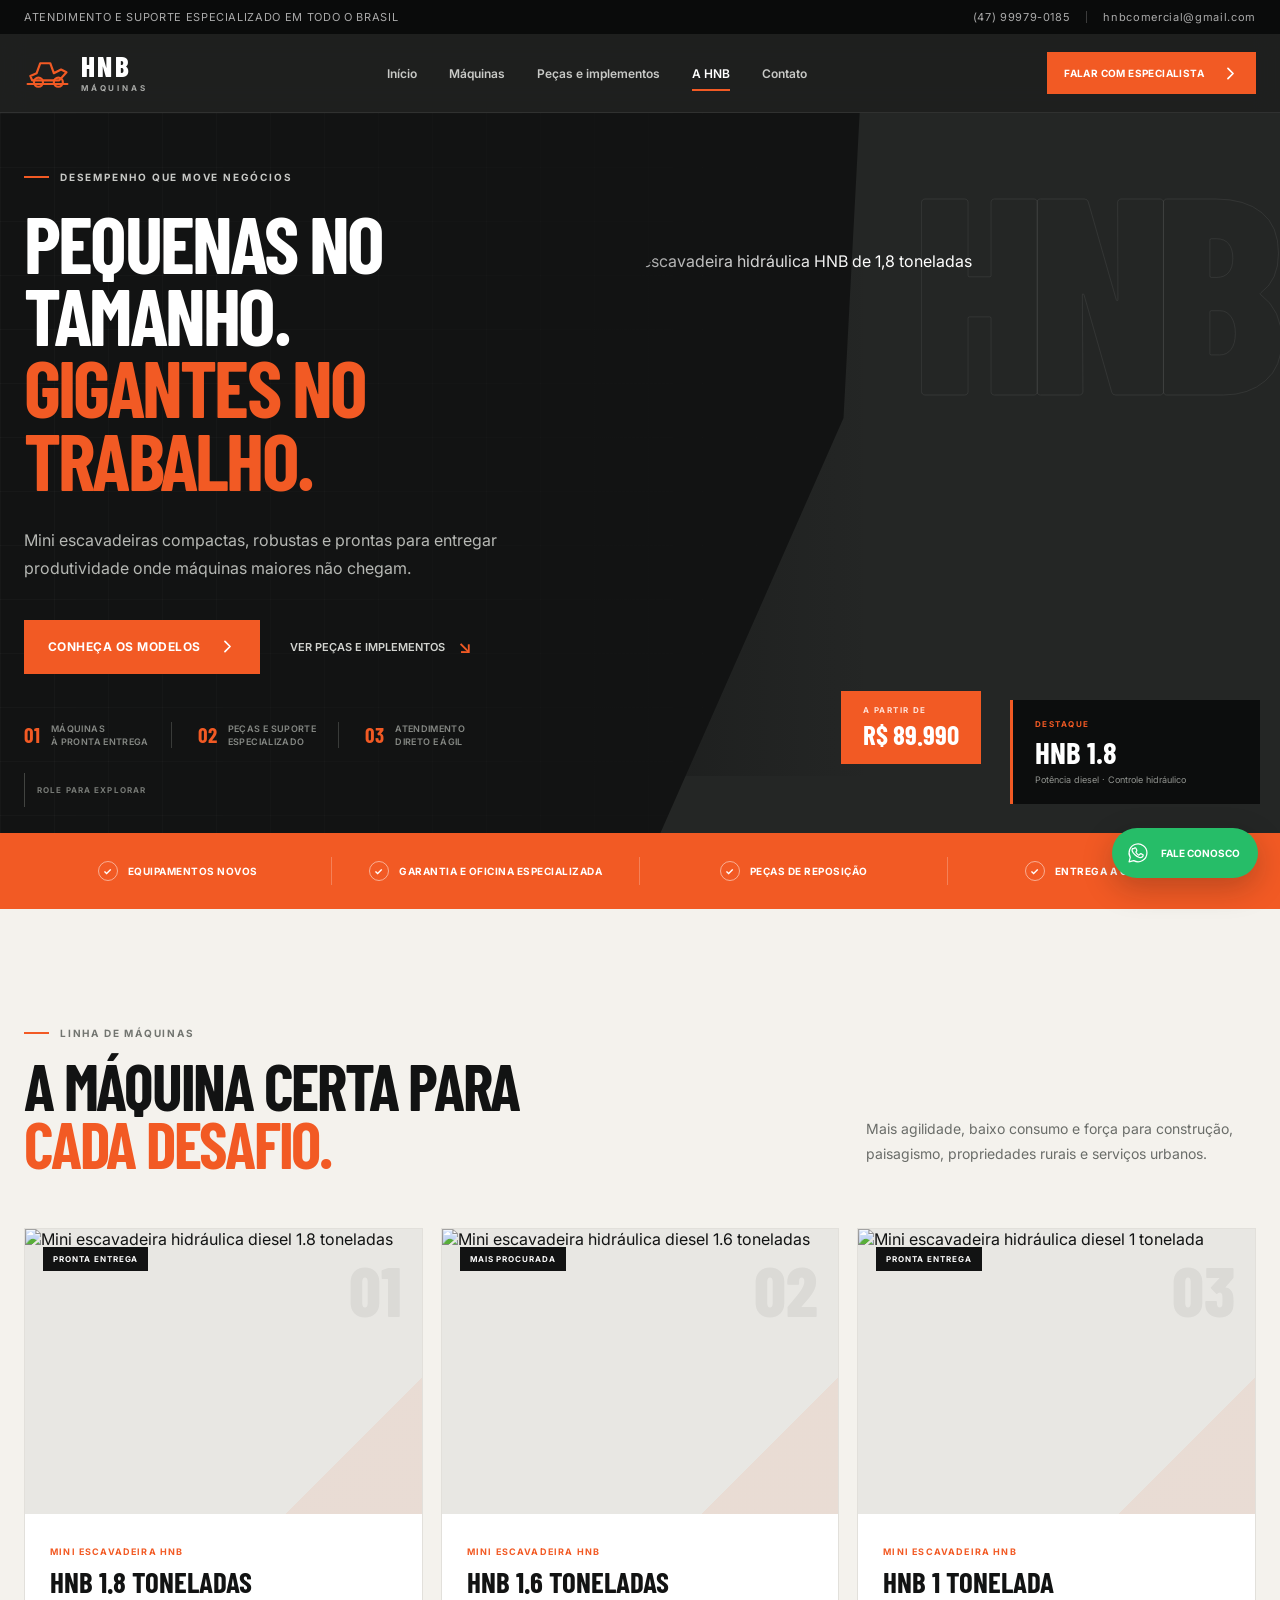
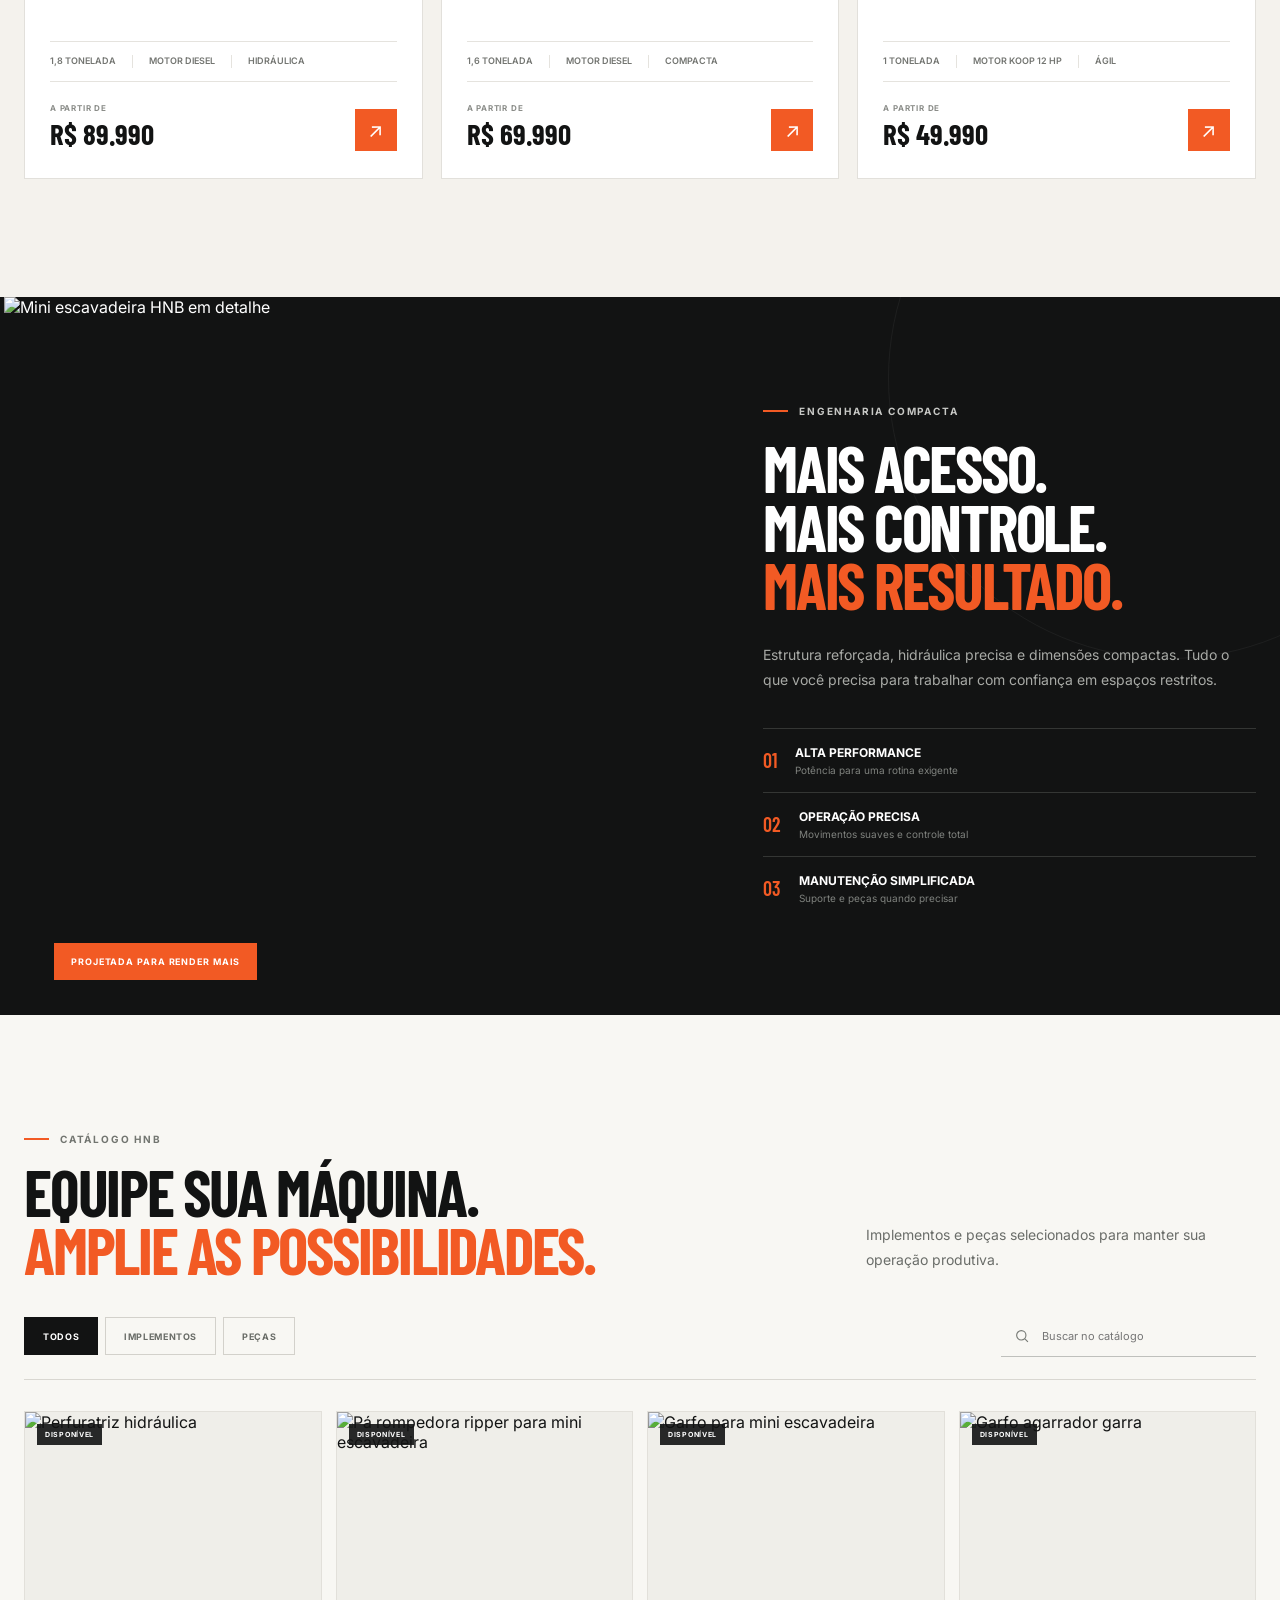
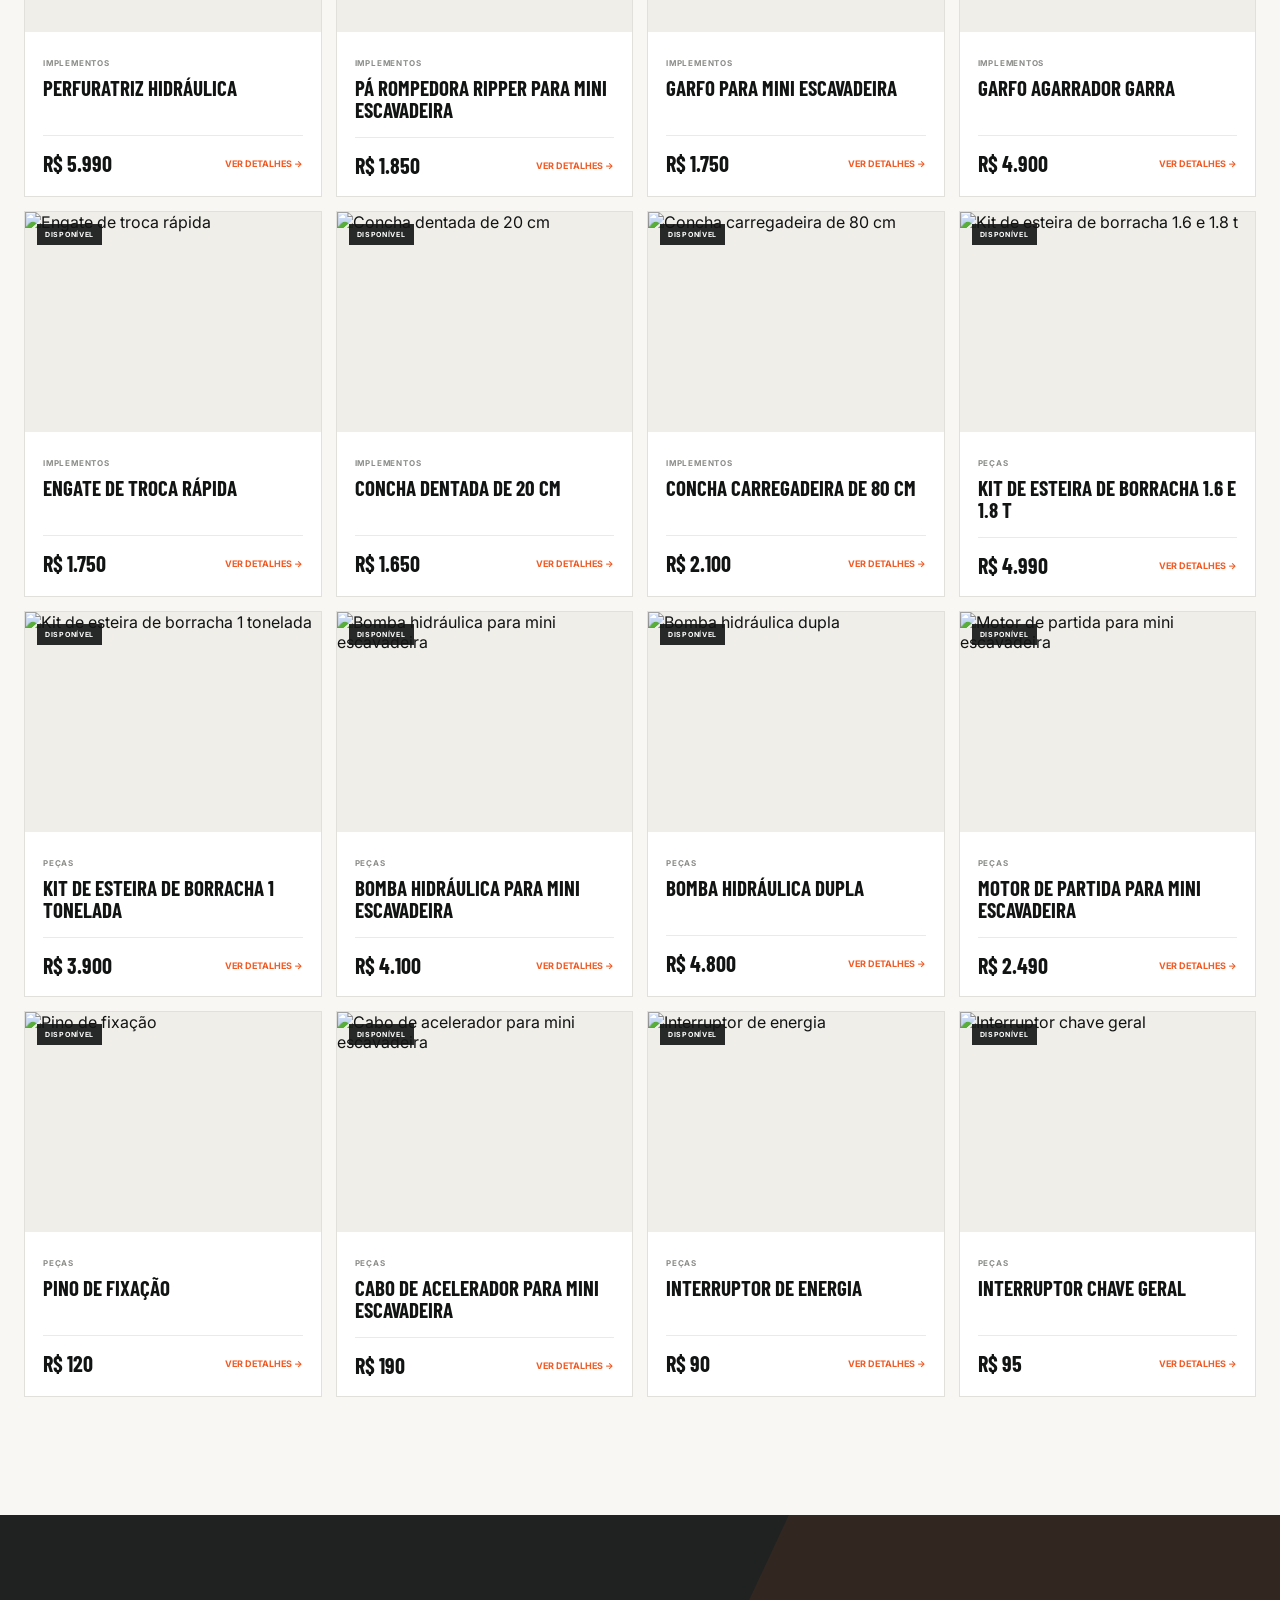
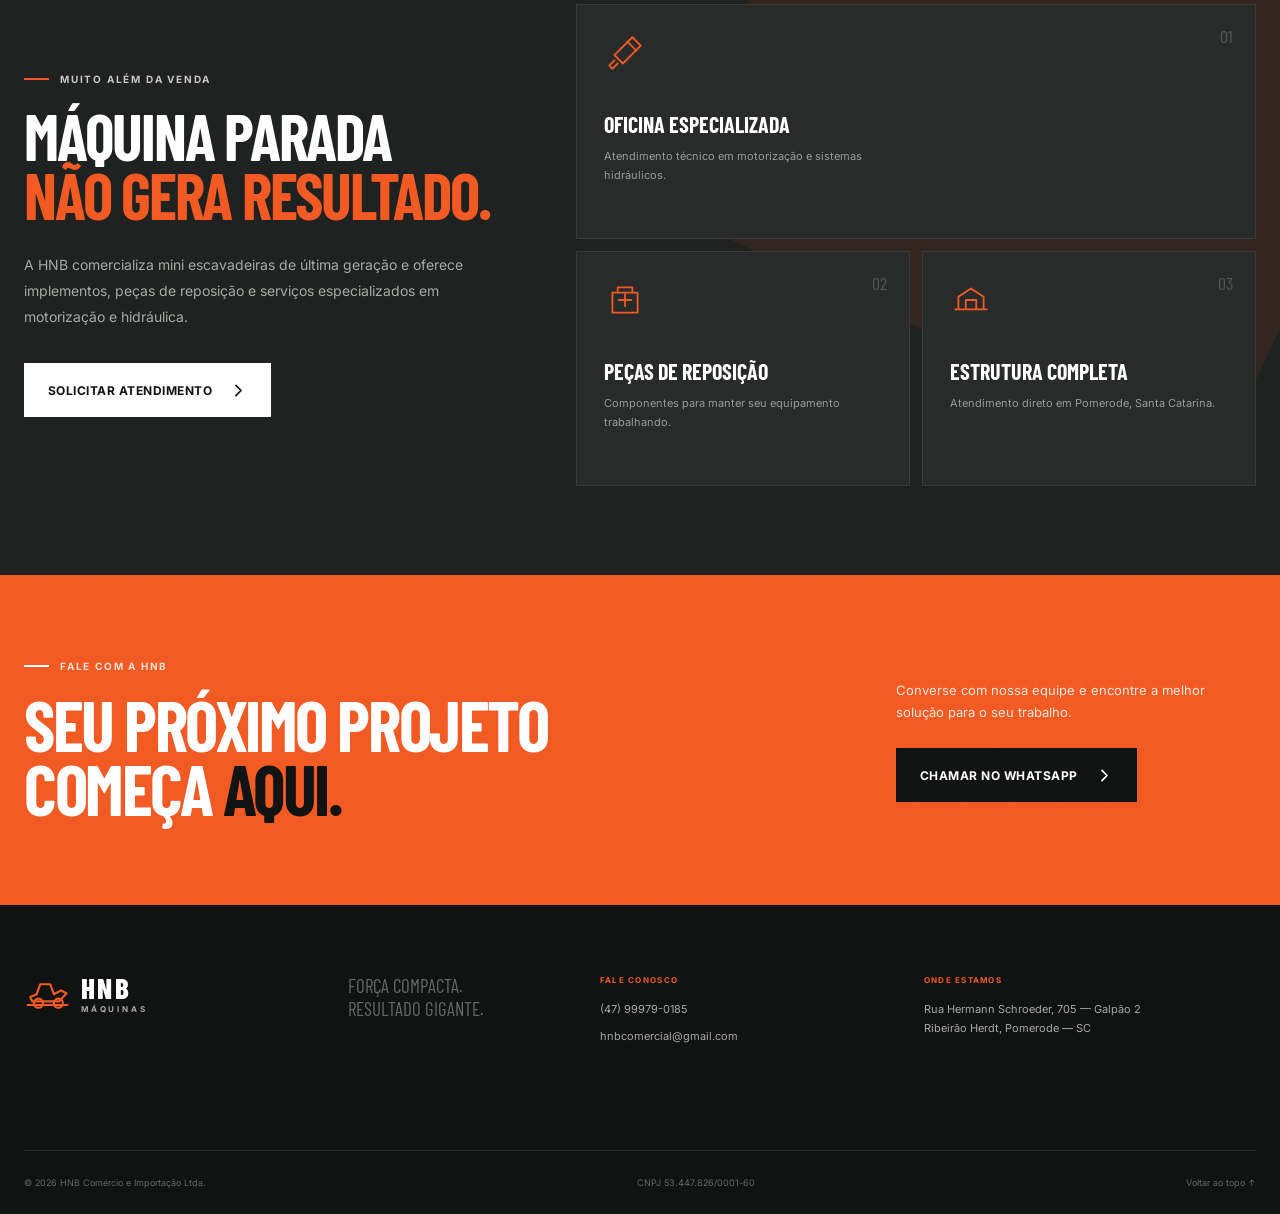
==== index.html @ 517ca58b "Proposta 1.0" ====
<!doctype html>
<html lang="pt-BR">
  <head>
    <meta charset="UTF-8" />
    <meta name="viewport" content="width=device-width, initial-scale=1.0" />
    <meta
      name="description"
      content="Mini escavadeiras HNB, implementos e peças para quem precisa de força, precisão e suporte especializado."
    />
    <title>HNB Máquinas | Potência para ir além</title>
    <link rel="preconnect" href="https://fonts.googleapis.com" />
    <link rel="preconnect" href="https://fonts.gstatic.com" crossorigin />
    <link
      href="https://fonts.googleapis.com/css2?family=Barlow+Condensed:wght@500;600;700;800&family=Inter:wght@400;500;600;700&display=swap"
      rel="stylesheet"
    />
    <link rel="stylesheet" href="styles.css" />
  </head>
  <body>
    <div class="topbar">
      <div class="container topbar__inner">
        <p>Atendimento e suporte especializado em todo o Brasil</p>
        <div class="topbar__links">
          <a href="tel:+5547999790185">(47) 99979-0185</a>
          <span></span>
          <a href="mailto:hnbcomercial@gmail.com">hnbcomercial@gmail.com</a>
        </div>
      </div>
    </div>

    <header class="header" id="inicio">
      <div class="container header__inner">
        <a class="brand" href="#inicio" aria-label="HNB Máquinas - início">
          <span class="brand__mark">
            <svg viewBox="0 0 52 38" aria-hidden="true">
              <path d="M4 31h44M9 27h30l8-9-6-3-8 4-4-11H18l-4 11-7 3 2 5Z" />
              <circle cx="16" cy="29" r="5" />
              <circle cx="38" cy="29" r="5" />
            </svg>
          </span>
          <span class="brand__text"><b>HNB</b><small>MÁQUINAS</small></span>
        </a>

        <nav class="nav" aria-label="Navegação principal">
          <a class="is-active" href="#inicio">Início</a>
          <a href="#maquinas">Máquinas</a>
          <a href="#catalogo">Peças e implementos</a>
          <a href="#empresa">A HNB</a>
          <a href="#contato">Contato</a>
        </nav>

        <a class="button button--small header__cta" data-whatsapp="Olá! Quero falar com um especialista da HNB.">
          Falar com especialista
          <svg viewBox="0 0 20 20" aria-hidden="true"><path d="m7 4 6 6-6 6" /></svg>
        </a>

        <button class="menu-toggle" type="button" aria-label="Abrir menu" aria-expanded="false">
          <span></span><span></span>
        </button>
      </div>
    </header>

    <main>
      <section class="hero">
        <div class="hero__grid container">
          <div class="hero__content reveal">
            <span class="eyebrow"><i></i> DESempenho que move negócios</span>
            <h1>Pequenas no tamanho.<br /><em>Gigantes no trabalho.</em></h1>
            <p>
              Mini escavadeiras compactas, robustas e prontas para entregar
              produtividade onde máquinas maiores não chegam.
            </p>
            <div class="hero__actions">
              <a class="button" href="#maquinas">
                Conheça os modelos
                <svg viewBox="0 0 20 20" aria-hidden="true"><path d="m7 4 6 6-6 6" /></svg>
              </a>
              <a class="text-link" href="#catalogo">
                Ver peças e implementos
                <span>↘</span>
              </a>
            </div>
            <div class="hero__proof">
              <div><b>01</b><span>Máquinas<br />à pronta entrega</span></div>
              <div><b>02</b><span>Peças e suporte<br />especializado</span></div>
              <div><b>03</b><span>Atendimento<br />direto e ágil</span></div>
            </div>
          </div>

          <div class="hero__visual reveal">
            <div class="hero__shape"></div>
            <div class="hero__outline">HNB</div>
            <img
              src="https://assets.rediredi.com/items/images/01157087-3e55-48f0-a9ee-2804d10e6aea_22b4e101-8d39-4e04-9c15-f3fdcfdf13fb.jpg"
              alt="Mini escavadeira hidráulica HNB de 1,8 toneladas"
            />
            <div class="hero__model">
              <span>DESTAQUE</span>
              <b>HNB 1.8</b>
              <small>Potência diesel · Controle hidráulico</small>
            </div>
            <div class="hero__price">
              <small>A PARTIR DE</small>
              <strong>R$ 89.990</strong>
            </div>
          </div>
        </div>
        <div class="hero__scroll"><span></span> role para explorar</div>
      </section>

      <section class="trust-strip" aria-label="Diferenciais HNB">
        <div class="container trust-strip__inner">
          <div><span>✓</span> Equipamentos novos</div>
          <div><span>✓</span> Garantia e oficina especializada</div>
          <div><span>✓</span> Peças de reposição</div>
          <div><span>✓</span> Entrega a combinar</div>
        </div>
      </section>

      <section class="models section" id="maquinas">
        <div class="container">
          <div class="section-heading reveal">
            <div>
              <span class="eyebrow eyebrow--dark"><i></i> Linha de máquinas</span>
              <h2>A máquina certa para<br /><em>cada desafio.</em></h2>
            </div>
            <p>
              Mais agilidade, baixo consumo e força para construção, paisagismo,
              propriedades rurais e serviços urbanos.
            </p>
          </div>
          <div class="models__grid" id="machine-grid"></div>
        </div>
      </section>

      <section class="feature">
        <div class="container feature__inner">
          <div class="feature__image reveal">
            <img
              src="https://assets.rediredi.com/items/images/01157087-3e55-48f0-a9ee-2804d10e6aea_28b7ce3c-18cc-4438-8d66-625e68bcffa7.jpg"
              alt="Mini escavadeira HNB em detalhe"
            />
            <span class="feature__label">Projetada para render mais</span>
          </div>
          <div class="feature__content reveal">
            <span class="eyebrow"><i></i> Engenharia compacta</span>
            <h2>Mais acesso.<br />Mais controle.<br /><em>Mais resultado.</em></h2>
            <p>
              Estrutura reforçada, hidráulica precisa e dimensões compactas.
              Tudo o que você precisa para trabalhar com confiança em espaços
              restritos.
            </p>
            <div class="feature__points">
              <article>
                <span>01</span>
                <div><b>Alta performance</b><small>Potência para uma rotina exigente</small></div>
              </article>
              <article>
                <span>02</span>
                <div><b>Operação precisa</b><small>Movimentos suaves e controle total</small></div>
              </article>
              <article>
                <span>03</span>
                <div><b>Manutenção simplificada</b><small>Suporte e peças quando precisar</small></div>
              </article>
            </div>
          </div>
        </div>
      </section>

      <section class="catalog section" id="catalogo">
        <div class="container">
          <div class="section-heading section-heading--catalog reveal">
            <div>
              <span class="eyebrow eyebrow--dark"><i></i> Catálogo HNB</span>
              <h2>Equipe sua máquina.<br /><em>Amplie as possibilidades.</em></h2>
            </div>
            <p>Implementos e peças selecionados para manter sua operação produtiva.</p>
          </div>

          <div class="catalog__toolbar">
            <div class="filters" role="group" aria-label="Filtros do catálogo">
              <button class="filter is-active" type="button" data-filter="Todos">Todos</button>
              <button class="filter" type="button" data-filter="Implementos">Implementos</button>
              <button class="filter" type="button" data-filter="Peças">Peças</button>
            </div>
            <label class="search">
              <svg viewBox="0 0 24 24" aria-hidden="true"><circle cx="11" cy="11" r="7" /><path d="m16 16 5 5" /></svg>
              <input id="catalog-search" type="search" placeholder="Buscar no catálogo" />
            </label>
          </div>

          <div class="product-grid" id="product-grid"></div>
          <p class="empty-state" id="empty-state">Nenhum item encontrado.</p>
        </div>
      </section>

      <section class="support" id="empresa">
        <div class="container support__inner">
          <div class="support__content reveal">
            <span class="eyebrow"><i></i> Muito além da venda</span>
            <h2>Máquina parada<br /><em>não gera resultado.</em></h2>
            <p>
              A HNB comercializa mini escavadeiras de última geração e oferece
              implementos, peças de reposição e serviços especializados em
              motorização e hidráulica.
            </p>
            <a class="button button--light" data-whatsapp="Olá! Preciso de suporte para minha mini escavadeira.">
              Solicitar atendimento
              <svg viewBox="0 0 20 20" aria-hidden="true"><path d="m7 4 6 6-6 6" /></svg>
            </a>
          </div>
          <div class="support__cards reveal">
            <article>
              <span>01</span>
              <svg viewBox="0 0 40 40" aria-hidden="true"><path d="M10 27 5 32l3 3 5-5m9-21 9 9m-4-13 8 8-17 17-8-8L27 5Z" /></svg>
              <b>Oficina especializada</b>
              <p>Atendimento técnico em motorização e sistemas hidráulicos.</p>
            </article>
            <article>
              <span>02</span>
              <svg viewBox="0 0 40 40" aria-hidden="true"><path d="M8 13h24v19H8zM13 8h14v5H13zM14 20h12M20 14v12" /></svg>
              <b>Peças de reposição</b>
              <p>Componentes para manter seu equipamento trabalhando.</p>
            </article>
            <article>
              <span>03</span>
              <svg viewBox="0 0 40 40" aria-hidden="true"><path d="M5 29h30M8 29V17l12-8 12 8v12M15 29v-9h10v9" /></svg>
              <b>Estrutura completa</b>
              <p>Atendimento direto em Pomerode, Santa Catarina.</p>
            </article>
          </div>
        </div>
      </section>

      <section class="cta" id="contato">
        <div class="cta__texture"></div>
        <div class="container cta__inner reveal">
          <div>
            <span class="eyebrow"><i></i> Fale com a HNB</span>
            <h2>Seu próximo projeto<br />começa <em>aqui.</em></h2>
          </div>
          <div class="cta__action">
            <p>Converse com nossa equipe e encontre a melhor solução para o seu trabalho.</p>
            <a class="button button--dark" data-whatsapp="Olá! Quero conhecer as máquinas e condições da HNB.">
              Chamar no WhatsApp
              <svg viewBox="0 0 20 20" aria-hidden="true"><path d="m7 4 6 6-6 6" /></svg>
            </a>
          </div>
        </div>
      </section>
    </main>

    <footer class="footer">
      <div class="container footer__top">
        <a class="brand brand--footer" href="#inicio">
          <span class="brand__mark">
            <svg viewBox="0 0 52 38" aria-hidden="true">
              <path d="M4 31h44M9 27h30l8-9-6-3-8 4-4-11H18l-4 11-7 3 2 5Z" />
              <circle cx="16" cy="29" r="5" /><circle cx="38" cy="29" r="5" />
            </svg>
          </span>
          <span class="brand__text"><b>HNB</b><small>MÁQUINAS</small></span>
        </a>
        <p>Força compacta.<br />Resultado gigante.</p>
        <div class="footer__contact">
          <span>FALE CONOSCO</span>
          <a href="tel:+5547999790185">(47) 99979-0185</a>
          <a href="mailto:hnbcomercial@gmail.com">hnbcomercial@gmail.com</a>
        </div>
        <div class="footer__address">
          <span>ONDE ESTAMOS</span>
          <p>Rua Hermann Schroeder, 705 — Galpão 2<br />Ribeirão Herdt, Pomerode — SC</p>
        </div>
      </div>
      <div class="container footer__bottom">
        <span>© <span id="current-year"></span> HNB Comércio e Importação Ltda.</span>
        <span>CNPJ 53.447.826/0001-60</span>
        <a href="#inicio">Voltar ao topo ↑</a>
      </div>
    </footer>

    <a
      class="whatsapp-float"
      data-whatsapp="Olá! Vim pelo site da HNB e gostaria de mais informações."
      aria-label="Falar com a HNB pelo WhatsApp"
    >
      <svg viewBox="0 0 32 32" aria-hidden="true">
        <path d="M27 15.7A11 11 0 0 1 10.8 25.4L5 27l1.5-5.6A11 11 0 1 1 27 15.7Z" />
        <path d="M11.2 10.5c.3-.7.6-.7 1-.7h.6c.2 0 .5 0 .7.5l1 2.3c.1.4.1.6-.1.9l-.8 1c-.2.2-.3.4 0 .8.7 1.3 1.7 2.4 3 3.1.4.2.7.2.9-.1l1.1-1.3c.3-.3.5-.3.9-.2l2.2 1.1c.4.2.7.3.7.6 0 .3-.2 1.7-1.2 2.4-.9.8-2.1 1-3.5.6-1.4-.5-3.3-1.3-5.5-3.3-1.8-1.7-3-3.7-3.4-5-.4-1.3.2-2 .4-2.7Z" />
      </svg>
      <span>Fale conosco</span>
    </a>

    <div class="modal" id="product-modal" aria-hidden="true">
      <div class="modal__backdrop" data-close-modal></div>
      <div class="modal__dialog" role="dialog" aria-modal="true" aria-labelledby="modal-title">
        <button class="modal__close" type="button" data-close-modal aria-label="Fechar">×</button>
        <div class="modal__gallery">
          <img id="modal-image" src="" alt="" />
          <div class="modal__thumbs" id="modal-thumbs"></div>
        </div>
        <div class="modal__content">
          <span class="modal__category" id="modal-category"></span>
          <h2 id="modal-title"></h2>
          <div class="modal__price" id="modal-price"></div>
          <div class="modal__stock"><i></i> Produto disponível</div>
          <p id="modal-description"></p>
          <div class="modal__benefits">
            <span>✓ Produto novo</span>
            <span>✓ Atendimento especializado</span>
            <span>✓ Entrega a combinar</span>
          </div>
          <a class="button modal__button" id="modal-whatsapp" target="_blank" rel="noopener">
            Tenho interesse
            <svg viewBox="0 0 20 20" aria-hidden="true"><path d="m7 4 6 6-6 6" /></svg>
          </a>
        </div>
      </div>
    </div>

    <script src="script.js"></script>
  </body>
</html>
---- styles.css ----
:root {
  --ink: #121313;
  --ink-soft: #1c1e1d;
  --paper: #f4f2ed;
  --white: #fff;
  --line: #d9d7d1;
  --muted: #6a6d69;
  --orange: #f25a24;
  --orange-dark: #d94312;
  --green: #36b66b;
  --container: 1240px;
  --display: "Barlow Condensed", sans-serif;
  --body: "Inter", sans-serif;
}

* {
  box-sizing: border-box;
}

html {
  scroll-behavior: smooth;
}

body {
  margin: 0;
  overflow-x: hidden;
  background: var(--paper);
  color: var(--ink);
  font-family: var(--body);
  -webkit-font-smoothing: antialiased;
}

body.modal-open {
  overflow: hidden;
}

a {
  color: inherit;
  text-decoration: none;
  cursor: pointer;
}

button,
input {
  font: inherit;
}

button {
  color: inherit;
}

img {
  display: block;
  max-width: 100%;
}

.container {
  width: min(calc(100% - 48px), var(--container));
  margin-inline: auto;
}

.topbar {
  background: #0a0b0b;
  color: #aaa;
  font-size: 11px;
  letter-spacing: 0.06em;
}

.topbar__inner {
  display: flex;
  align-items: center;
  justify-content: space-between;
  min-height: 34px;
}

.topbar p {
  margin: 0;
  text-transform: uppercase;
}

.topbar__links {
  display: flex;
  gap: 16px;
  align-items: center;
}

.topbar__links span {
  width: 1px;
  height: 12px;
  background: #3c3c3c;
}

.topbar a:hover {
  color: var(--white);
}

.header {
  position: sticky;
  top: 0;
  z-index: 50;
  background: rgba(18, 19, 19, 0.95);
  color: var(--white);
  backdrop-filter: blur(12px);
  border-bottom: 1px solid rgba(255, 255, 255, 0.08);
}

.header__inner {
  display: flex;
  min-height: 78px;
  align-items: center;
  justify-content: space-between;
}

.brand {
  display: inline-flex;
  align-items: center;
  gap: 10px;
}

.brand__mark {
  display: grid;
  width: 47px;
  height: 38px;
  place-items: center;
  color: var(--orange);
}

.brand__mark svg {
  width: 100%;
  fill: none;
  stroke: currentColor;
  stroke-linecap: round;
  stroke-linejoin: round;
  stroke-width: 2.4;
}

.brand__text {
  display: flex;
  flex-direction: column;
  line-height: 0.85;
}

.brand__text b {
  font-family: var(--display);
  font-size: 29px;
  font-weight: 800;
  letter-spacing: 0.08em;
}

.brand__text small {
  margin-top: 6px;
  color: #a9aaa7;
  font-size: 8px;
  font-weight: 700;
  letter-spacing: 0.35em;
}

.nav {
  display: flex;
  align-items: center;
  gap: 32px;
}

.nav a {
  position: relative;
  color: #c8c9c6;
  font-size: 12px;
  font-weight: 600;
}

.nav a::after {
  position: absolute;
  right: 0;
  bottom: -10px;
  left: 0;
  height: 2px;
  background: var(--orange);
  content: "";
  opacity: 0;
  transform: scaleX(0);
  transition: 0.25s ease;
}

.nav a:hover,
.nav a.is-active {
  color: var(--white);
}

.nav a:hover::after,
.nav a.is-active::after {
  opacity: 1;
  transform: scaleX(1);
}

.button {
  display: inline-flex;
  min-height: 54px;
  align-items: center;
  justify-content: center;
  gap: 18px;
  padding: 0 24px;
  border: 0;
  background: var(--orange);
  color: var(--white);
  font-size: 12px;
  font-weight: 700;
  letter-spacing: 0.04em;
  text-transform: uppercase;
  transition: 0.25s ease;
}

.button svg {
  width: 17px;
  fill: none;
  stroke: currentColor;
  stroke-linecap: round;
  stroke-linejoin: round;
  stroke-width: 2;
  transition: transform 0.25s ease;
}

.button:hover {
  background: var(--orange-dark);
  transform: translateY(-2px);
}

.button:hover svg {
  transform: translateX(4px);
}

.button--small {
  min-height: 42px;
  padding-inline: 17px;
  font-size: 10px;
}

.menu-toggle {
  display: none;
  width: 42px;
  height: 42px;
  border: 0;
  background: transparent;
}

.menu-toggle span {
  display: block;
  width: 24px;
  height: 2px;
  margin: 6px auto;
  background: var(--white);
}

.hero {
  position: relative;
  overflow: hidden;
  min-height: 720px;
  background: var(--ink);
  color: var(--white);
}

.hero::before {
  position: absolute;
  inset: 0;
  background-image:
    linear-gradient(rgba(255, 255, 255, 0.025) 1px, transparent 1px),
    linear-gradient(90deg, rgba(255, 255, 255, 0.025) 1px, transparent 1px);
  background-size: 54px 54px;
  content: "";
  mask-image: linear-gradient(to right, black, transparent 70%);
}

.hero__grid {
  position: relative;
  display: grid;
  min-height: 665px;
  grid-template-columns: 0.86fr 1.14fr;
  align-items: center;
}

.hero__content {
  position: relative;
  z-index: 3;
  min-width: 0;
  padding: 58px 0 70px;
}

.eyebrow {
  display: flex;
  align-items: center;
  gap: 11px;
  color: #c7c8c5;
  font-size: 10px;
  font-weight: 700;
  letter-spacing: 0.18em;
  text-transform: uppercase;
}

.eyebrow i {
  width: 25px;
  height: 2px;
  background: var(--orange);
}

.eyebrow--dark {
  color: #727570;
}

h1,
h2 {
  margin: 0;
  font-family: var(--display);
  font-weight: 700;
  letter-spacing: -0.035em;
  line-height: 0.91;
  text-transform: uppercase;
}

h1 {
  max-width: 660px;
  margin-top: 24px;
  font-size: clamp(61px, 6.2vw, 100px);
}

h1 em,
h2 em {
  color: var(--orange);
  font-style: normal;
}

.hero__content > p {
  max-width: 520px;
  margin: 30px 0 0;
  color: #b6b8b4;
  font-size: 16px;
  line-height: 1.75;
}

.hero__actions {
  display: flex;
  align-items: center;
  gap: 30px;
  margin-top: 38px;
}

.text-link {
  display: inline-flex;
  align-items: center;
  gap: 13px;
  color: #d2d4d0;
  font-size: 11px;
  font-weight: 600;
  text-transform: uppercase;
}

.text-link span {
  color: var(--orange);
  font-size: 18px;
}

.text-link:hover {
  color: var(--white);
}

.hero__proof {
  display: flex;
  gap: 26px;
  margin-top: 48px;
}

.hero__proof div {
  display: flex;
  align-items: center;
  gap: 11px;
  padding-right: 22px;
  border-right: 1px solid #393b39;
}

.hero__proof div:last-child {
  border: 0;
}

.hero__proof b {
  color: var(--orange);
  font-family: var(--display);
  font-size: 21px;
}

.hero__proof span {
  color: #858884;
  font-size: 9px;
  font-weight: 600;
  letter-spacing: 0.04em;
  line-height: 1.45;
  text-transform: uppercase;
}

.hero__visual {
  position: relative;
  align-self: stretch;
}

.hero__shape {
  position: absolute;
  top: -120px;
  right: -150px;
  width: 750px;
  height: 850px;
  background: #242625;
  clip-path: polygon(28% 0, 100% 0, 100% 100%, 0 100%, 25% 50%);
}

.hero__outline {
  position: absolute;
  top: 30px;
  right: -12px;
  color: transparent;
  font-family: var(--display);
  font-size: 280px;
  font-weight: 800;
  letter-spacing: -0.07em;
  line-height: 1;
  -webkit-text-stroke: 1px rgba(255, 255, 255, 0.07);
}

.hero__visual > img {
  position: absolute;
  z-index: 2;
  right: -35px;
  bottom: 42px;
  width: 700px;
  height: 525px;
  object-fit: cover;
  object-position: center;
  filter: contrast(1.04) saturate(0.92);
  clip-path: polygon(10% 0, 100% 0, 100% 90%, 91% 100%, 0 100%, 0 14%);
}

.hero__visual::after {
  position: absolute;
  z-index: 2;
  right: -35px;
  bottom: 42px;
  width: 700px;
  height: 525px;
  background: linear-gradient(90deg, rgba(18, 19, 19, 0.45), transparent 40%);
  content: "";
  clip-path: polygon(10% 0, 100% 0, 100% 90%, 91% 100%, 0 100%, 0 14%);
  pointer-events: none;
}

.hero__model,
.hero__price {
  position: absolute;
  z-index: 5;
  backdrop-filter: blur(10px);
}

.hero__model {
  right: -4px;
  bottom: 14px;
  display: flex;
  width: 250px;
  min-height: 104px;
  flex-direction: column;
  justify-content: center;
  padding: 17px 22px;
  background: rgba(10, 11, 11, 0.88);
  border-left: 3px solid var(--orange);
}

.hero__model span,
.hero__price small {
  color: var(--orange);
  font-size: 8px;
  font-weight: 700;
  letter-spacing: 0.18em;
}

.hero__model b {
  margin: 4px 0;
  font-family: var(--display);
  font-size: 31px;
}

.hero__model small {
  color: #929490;
  font-size: 9px;
}

.hero__price {
  z-index: 6;
  right: 275px;
  bottom: 54px;
  padding: 14px 22px;
  background: var(--orange);
}

.hero__price small {
  display: block;
  color: #ffe2d8;
}

.hero__price strong {
  display: block;
  margin-top: 3px;
  font-family: var(--display);
  font-size: 27px;
}

.hero__scroll {
  position: absolute;
  z-index: 5;
  bottom: 26px;
  left: max(24px, calc((100vw - var(--container)) / 2));
  display: flex;
  align-items: center;
  gap: 12px;
  color: #777a76;
  font-size: 8px;
  font-weight: 700;
  letter-spacing: 0.14em;
  text-transform: uppercase;
}

.hero__scroll span {
  position: relative;
  width: 1px;
  height: 34px;
  overflow: hidden;
  background: #424441;
}

.hero__scroll span::after {
  position: absolute;
  top: -100%;
  left: 0;
  width: 1px;
  height: 100%;
  background: var(--orange);
  content: "";
  animation: scroll 2s infinite;
}

@keyframes scroll {
  to { transform: translateY(200%); }
}

.trust-strip {
  background: var(--orange);
  color: var(--white);
}

.trust-strip__inner {
  display: grid;
  min-height: 76px;
  grid-template-columns: repeat(4, 1fr);
  align-items: center;
}

.trust-strip__inner div {
  display: flex;
  align-items: center;
  justify-content: center;
  gap: 10px;
  min-height: 28px;
  border-right: 1px solid rgba(255, 255, 255, 0.24);
  font-size: 10px;
  font-weight: 700;
  letter-spacing: 0.05em;
  text-transform: uppercase;
}

.trust-strip__inner div:last-child {
  border: 0;
}

.trust-strip span {
  display: grid;
  width: 20px;
  height: 20px;
  place-items: center;
  border: 1px solid rgba(255, 255, 255, 0.5);
  border-radius: 50%;
  font-size: 10px;
}

.section {
  padding: 118px 0;
}

.section-heading {
  display: flex;
  align-items: flex-end;
  justify-content: space-between;
  margin-bottom: 55px;
}

.section-heading h2 {
  margin-top: 18px;
  font-size: clamp(50px, 5vw, 73px);
}

.section-heading > p {
  max-width: 390px;
  margin: 0 0 7px;
  color: var(--muted);
  font-size: 14px;
  line-height: 1.8;
}

.models {
  background: var(--paper);
}

.models__grid {
  display: grid;
  grid-template-columns: repeat(3, 1fr);
  gap: 18px;
}

.machine-card {
  position: relative;
  overflow: hidden;
  min-width: 0;
  background: var(--white);
  border: 1px solid #e2e0db;
  transition: 0.3s ease;
}

.machine-card:hover {
  border-color: #babbb8;
  box-shadow: 0 20px 50px rgba(19, 20, 19, 0.1);
  transform: translateY(-5px);
}

.machine-card__top {
  position: relative;
  height: 285px;
  overflow: hidden;
  background:
    linear-gradient(135deg, transparent 0 80%, rgba(242, 90, 36, 0.08) 80%),
    #e8e7e3;
}

.machine-card__top::before {
  position: absolute;
  top: 18px;
  right: 20px;
  color: rgba(18, 19, 19, 0.06);
  font-family: var(--display);
  font-size: 70px;
  font-weight: 800;
  content: attr(data-index);
}

.machine-card__top img {
  width: 100%;
  height: 100%;
  object-fit: cover;
  transition: transform 0.5s ease;
}

.machine-card:hover .machine-card__top img {
  transform: scale(1.04);
}

.machine-card__badge {
  position: absolute;
  top: 18px;
  left: 18px;
  padding: 7px 10px;
  background: var(--ink);
  color: var(--white);
  font-size: 8px;
  font-weight: 700;
  letter-spacing: 0.12em;
  text-transform: uppercase;
}

.machine-card__body {
  padding: 25px 25px 27px;
}

.machine-card__category {
  color: var(--orange);
  font-size: 9px;
  font-weight: 700;
  letter-spacing: 0.13em;
  text-transform: uppercase;
}

.machine-card h3 {
  min-height: 56px;
  margin: 9px 0 17px;
  font-family: var(--display);
  font-size: 29px;
  line-height: 0.98;
  text-transform: uppercase;
}

.machine-card__specs {
  display: flex;
  gap: 16px;
  min-height: 41px;
  padding: 13px 0;
  border-top: 1px solid #e5e3de;
  border-bottom: 1px solid #e5e3de;
}

.machine-card__specs span {
  padding-right: 16px;
  border-right: 1px solid #e5e3de;
  color: #737571;
  font-size: 9px;
  font-weight: 600;
  text-transform: uppercase;
}

.machine-card__specs span:last-child {
  border: 0;
}

.machine-card__bottom {
  display: flex;
  align-items: flex-end;
  justify-content: space-between;
  margin-top: 21px;
}

.machine-card__price small {
  display: block;
  margin-bottom: 3px;
  color: #8a8c88;
  font-size: 8px;
  font-weight: 700;
  letter-spacing: 0.1em;
  text-transform: uppercase;
}

.machine-card__price strong {
  font-family: var(--display);
  font-size: 29px;
}

.round-button {
  display: grid;
  width: 42px;
  height: 42px;
  place-items: center;
  border: 0;
  background: var(--orange);
  color: var(--white);
  font-size: 20px;
  transition: 0.25s ease;
}

.round-button:hover {
  background: var(--ink);
}

.feature {
  position: relative;
  overflow: hidden;
  background: var(--ink);
  color: var(--white);
}

.feature::after {
  position: absolute;
  top: -200px;
  right: -170px;
  width: 560px;
  height: 560px;
  border: 1px solid rgba(255, 255, 255, 0.05);
  border-radius: 50%;
  content: "";
}

.feature__inner {
  display: grid;
  grid-template-columns: 1.07fr 0.93fr;
}

.feature__image {
  position: relative;
  min-height: 685px;
}

.feature__image::after {
  position: absolute;
  inset: 0;
  background: linear-gradient(90deg, transparent 65%, var(--ink));
  content: "";
}

.feature__image img {
  position: absolute;
  top: 0;
  right: 0;
  width: calc(100% + (100vw - var(--container)) / 2);
  max-width: none;
  height: 100%;
  object-fit: cover;
  filter: saturate(0.75) contrast(1.05);
}

.feature__label {
  position: absolute;
  z-index: 2;
  bottom: 35px;
  left: 30px;
  padding: 13px 17px;
  background: var(--orange);
  color: var(--white);
  font-size: 9px;
  font-weight: 700;
  letter-spacing: 0.1em;
  text-transform: uppercase;
}

.feature__content {
  position: relative;
  z-index: 2;
  padding: 108px 0 95px 80px;
}

.feature__content h2 {
  margin-top: 22px;
  font-size: clamp(56px, 5vw, 76px);
}

.feature__content > p {
  max-width: 480px;
  margin: 28px 0 35px;
  color: #a8aaa6;
  font-size: 14px;
  line-height: 1.8;
}

.feature__points article {
  display: flex;
  align-items: center;
  gap: 18px;
  padding: 16px 0;
  border-top: 1px solid #343634;
}

.feature__points article > span {
  color: var(--orange);
  font-family: var(--display);
  font-size: 20px;
  font-weight: 600;
}

.feature__points div {
  display: flex;
  flex-direction: column;
  gap: 4px;
}

.feature__points b {
  font-size: 12px;
  text-transform: uppercase;
}

.feature__points small {
  color: #7f827e;
  font-size: 10px;
}

.catalog {
  background: #f8f7f3;
}

.section-heading--catalog {
  margin-bottom: 36px;
}

.catalog__toolbar {
  display: flex;
  align-items: center;
  justify-content: space-between;
  margin-bottom: 31px;
  padding-bottom: 22px;
  border-bottom: 1px solid var(--line);
}

.filters {
  display: flex;
  gap: 7px;
}

.filter {
  min-height: 38px;
  padding: 0 18px;
  border: 1px solid #d3d1cb;
  background: transparent;
  color: #696c67;
  cursor: pointer;
  font-size: 9px;
  font-weight: 700;
  letter-spacing: 0.07em;
  text-transform: uppercase;
}

.filter:hover,
.filter.is-active {
  border-color: var(--ink);
  background: var(--ink);
  color: var(--white);
}

.search {
  display: flex;
  width: 255px;
  min-height: 42px;
  align-items: center;
  gap: 10px;
  padding: 0 13px;
  border-bottom: 1px solid #bfc0bc;
}

.search svg {
  width: 18px;
  fill: none;
  stroke: #777a75;
  stroke-width: 1.7;
}

.search input {
  width: 100%;
  border: 0;
  outline: 0;
  background: transparent;
  color: var(--ink);
  font-size: 11px;
}

.product-grid {
  display: grid;
  grid-template-columns: repeat(4, 1fr);
  gap: 14px;
}

.product-card {
  overflow: hidden;
  min-width: 0;
  background: var(--white);
  border: 1px solid #e2e0da;
  cursor: pointer;
  transition: 0.3s ease;
}

.product-card:hover {
  box-shadow: 0 18px 40px rgba(19, 20, 19, 0.09);
  transform: translateY(-4px);
}

.product-card__image {
  position: relative;
  height: 220px;
  overflow: hidden;
  background: #efeee9;
}

.product-card__image img {
  width: 100%;
  height: 100%;
  object-fit: cover;
  transition: transform 0.45s ease;
}

.product-card:hover img {
  transform: scale(1.05);
}

.product-card__tag {
  position: absolute;
  top: 12px;
  left: 12px;
  padding: 6px 8px;
  background: rgba(18, 19, 19, 0.9);
  color: var(--white);
  font-size: 7px;
  font-weight: 700;
  letter-spacing: 0.1em;
  text-transform: uppercase;
}

.product-card__body {
  padding: 18px;
}

.product-card__category {
  color: #8b8d89;
  font-size: 8px;
  font-weight: 700;
  letter-spacing: 0.1em;
  text-transform: uppercase;
}

.product-card h3 {
  min-height: 42px;
  margin: 7px 0 16px;
  font-family: var(--display);
  font-size: 21px;
  line-height: 1.05;
  text-transform: uppercase;
}

.product-card__bottom {
  display: flex;
  align-items: center;
  justify-content: space-between;
  padding-top: 14px;
  border-top: 1px solid #eceae5;
}

.product-card__bottom strong {
  font-family: var(--display);
  font-size: 22px;
}

.product-card__bottom span {
  color: var(--orange);
  font-size: 9px;
  font-weight: 700;
  text-transform: uppercase;
}

.empty-state {
  display: none;
  margin: 60px 0;
  color: var(--muted);
  text-align: center;
}

.support {
  overflow: hidden;
  background: #202221;
  color: var(--white);
}

.support__inner {
  display: grid;
  min-height: 660px;
  grid-template-columns: 0.82fr 1.18fr;
  align-items: center;
  gap: 80px;
}

.support__content h2 {
  margin-top: 22px;
  font-size: clamp(55px, 5vw, 75px);
}

.support__content > p {
  max-width: 470px;
  margin: 28px 0 34px;
  color: #a7aaa5;
  font-size: 14px;
  line-height: 1.85;
}

.button--light {
  background: var(--white);
  color: var(--ink);
}

.button--light:hover {
  background: var(--orange);
  color: var(--white);
}

.support__cards {
  position: relative;
  display: grid;
  grid-template-columns: repeat(2, 1fr);
  gap: 12px;
}

.support__cards::before {
  position: absolute;
  z-index: 0;
  top: -260px;
  left: 180px;
  width: 620px;
  height: 620px;
  background: var(--orange);
  content: "";
  opacity: 0.08;
  transform: rotate(25deg);
}

.support__cards article {
  position: relative;
  z-index: 1;
  min-height: 235px;
  padding: 27px;
  background: #292b2a;
  border: 1px solid #393b39;
}

.support__cards article:first-child {
  grid-column: 1 / -1;
}

.support__cards article > span {
  position: absolute;
  top: 20px;
  right: 22px;
  color: #555854;
  font-family: var(--display);
  font-size: 18px;
}

.support__cards svg {
  width: 42px;
  margin-bottom: 33px;
  fill: none;
  stroke: var(--orange);
  stroke-linecap: round;
  stroke-linejoin: round;
  stroke-width: 1.7;
}

.support__cards b {
  display: block;
  margin-bottom: 10px;
  font-family: var(--display);
  font-size: 22px;
  text-transform: uppercase;
}

.support__cards p {
  max-width: 300px;
  margin: 0;
  color: #999c97;
  font-size: 11px;
  line-height: 1.7;
}

.cta {
  position: relative;
  overflow: hidden;
  background: var(--orange);
  color: var(--white);
}

.cta__texture {
  position: absolute;
  inset: -40px;
  background:
    repeating-linear-gradient(125deg, transparent 0 40px, rgba(255, 255, 255, 0.025) 40px 41px);
  transform: rotate(-4deg);
}

.cta__inner {
  position: relative;
  display: flex;
  min-height: 330px;
  align-items: center;
  justify-content: space-between;
}

.cta .eyebrow {
  color: #ffe0d5;
}

.cta .eyebrow i {
  background: var(--white);
}

.cta h2 {
  margin-top: 20px;
  font-size: clamp(55px, 5.5vw, 80px);
}

.cta h2 em {
  color: var(--ink);
}

.cta__action {
  max-width: 360px;
}

.cta__action p {
  margin: 0 0 24px;
  color: #ffe6dd;
  font-size: 13px;
  line-height: 1.75;
}

.button--dark {
  background: var(--ink);
}

.button--dark:hover {
  background: var(--white);
  color: var(--ink);
}

.footer {
  background: #111212;
  color: var(--white);
}

.footer__top {
  display: grid;
  min-height: 245px;
  grid-template-columns: 1fr 0.75fr 1fr 1.15fr;
  align-items: start;
  gap: 35px;
  padding-top: 70px;
}

.brand--footer {
  align-self: start;
}

.footer__top > p {
  margin: 0;
  color: #656864;
  font-family: var(--display);
  font-size: 19px;
  line-height: 1.2;
  text-transform: uppercase;
}

.footer__contact,
.footer__address {
  display: flex;
  flex-direction: column;
  gap: 8px;
}

.footer__contact > span,
.footer__address > span {
  margin-bottom: 7px;
  color: var(--orange);
  font-size: 8px;
  font-weight: 700;
  letter-spacing: 0.16em;
}

.footer__contact a,
.footer__address p {
  margin: 0;
  color: #a8aaa6;
  font-size: 11px;
  line-height: 1.7;
}

.footer__contact a:hover {
  color: var(--white);
}

.footer__bottom {
  display: flex;
  min-height: 64px;
  align-items: center;
  justify-content: space-between;
  border-top: 1px solid #292b29;
  color: #666965;
  font-size: 9px;
}

.footer__bottom a:hover {
  color: var(--white);
}

.whatsapp-float {
  position: fixed;
  z-index: 45;
  right: 22px;
  bottom: 22px;
  display: flex;
  min-height: 50px;
  align-items: center;
  gap: 10px;
  padding: 0 18px 0 13px;
  background: #26bd68;
  color: var(--white);
  border-radius: 30px;
  box-shadow: 0 10px 30px rgba(18, 19, 19, 0.25);
  font-size: 10px;
  font-weight: 700;
  text-transform: uppercase;
  transition: 0.25s ease;
}

.whatsapp-float:hover {
  background: #1fa95b;
  transform: translateY(-3px);
}

.whatsapp-float svg {
  width: 26px;
  fill: none;
  stroke: currentColor;
  stroke-linecap: round;
  stroke-linejoin: round;
  stroke-width: 1.5;
}

.modal {
  position: fixed;
  z-index: 100;
  inset: 0;
  display: grid;
  visibility: hidden;
  place-items: center;
  padding: 24px;
  opacity: 0;
  transition: 0.25s ease;
}

.modal.is-open {
  visibility: visible;
  opacity: 1;
}

.modal__backdrop {
  position: absolute;
  inset: 0;
  background: rgba(10, 11, 11, 0.8);
  backdrop-filter: blur(5px);
}

.modal__dialog {
  position: relative;
  display: grid;
  overflow: auto;
  width: min(100%, 980px);
  max-height: calc(100vh - 48px);
  grid-template-columns: 1.07fr 0.93fr;
  background: var(--white);
  box-shadow: 0 30px 90px rgba(0, 0, 0, 0.4);
  transform: translateY(15px);
  transition: 0.25s ease;
}

.modal.is-open .modal__dialog {
  transform: translateY(0);
}

.modal__close {
  position: absolute;
  z-index: 3;
  top: 14px;
  right: 14px;
  display: grid;
  width: 38px;
  height: 38px;
  place-items: center;
  border: 0;
  background: var(--ink);
  color: var(--white);
  cursor: pointer;
  font-size: 25px;
  line-height: 1;
}

.modal__gallery {
  display: flex;
  min-height: 570px;
  flex-direction: column;
  padding: 30px;
  background: #eeece7;
}

.modal__gallery > img {
  width: 100%;
  height: 430px;
  object-fit: cover;
}

.modal__thumbs {
  display: flex;
  gap: 8px;
  margin-top: 12px;
  overflow-x: auto;
}

.modal__thumbs button {
  flex: 0 0 68px;
  height: 55px;
  padding: 0;
  overflow: hidden;
  border: 2px solid transparent;
  background: none;
  cursor: pointer;
}

.modal__thumbs button.is-active {
  border-color: var(--orange);
}

.modal__thumbs img {
  width: 100%;
  height: 100%;
  object-fit: cover;
}

.modal__content {
  display: flex;
  flex-direction: column;
  justify-content: center;
  padding: 55px 45px;
}

.modal__category {
  color: var(--orange);
  font-size: 9px;
  font-weight: 700;
  letter-spacing: 0.13em;
  text-transform: uppercase;
}

.modal__content h2 {
  margin: 12px 0 18px;
  font-size: 43px;
  line-height: 0.95;
}

.modal__price {
  font-family: var(--display);
  font-size: 35px;
  font-weight: 700;
}

.modal__stock {
  display: flex;
  align-items: center;
  gap: 7px;
  margin-top: 7px;
  color: #568b68;
  font-size: 9px;
  font-weight: 700;
  text-transform: uppercase;
}

.modal__stock i {
  width: 7px;
  height: 7px;
  background: var(--green);
  border-radius: 50%;
  box-shadow: 0 0 0 4px rgba(54, 182, 107, 0.13);
}

.modal__content > p {
  display: -webkit-box;
  overflow: hidden;
  margin: 24px 0;
  color: var(--muted);
  font-size: 12px;
  line-height: 1.75;
  -webkit-box-orient: vertical;
  -webkit-line-clamp: 7;
}

.modal__benefits {
  display: flex;
  flex-direction: column;
  gap: 9px;
  margin-bottom: 26px;
  padding-top: 20px;
  border-top: 1px solid var(--line);
  color: #666964;
  font-size: 9px;
  font-weight: 600;
  text-transform: uppercase;
}

.modal__benefits span::first-letter {
  color: var(--orange);
}

.modal__button {
  align-self: stretch;
}

.reveal {
  opacity: 0;
  transform: translateY(28px);
  transition: opacity 0.7s ease, transform 0.7s ease;
}

.reveal.is-visible {
  opacity: 1;
  transform: translateY(0);
}

@media (max-width: 1100px) {
  .nav {
    gap: 19px;
  }

  .header__cta {
    display: none;
  }

  .hero__grid {
    grid-template-columns: 1fr 1fr;
  }

  .hero__visual > img,
  .hero__visual::after {
    right: -100px;
    width: 650px;
  }

  .hero__proof {
    gap: 15px;
  }

  .hero__proof div {
    padding-right: 13px;
  }

  .product-grid {
    grid-template-columns: repeat(3, 1fr);
  }
}

@media (max-width: 820px) {
  .container {
    width: min(calc(100% - 34px), var(--container));
  }

  .topbar {
    display: none;
  }

  .header__inner {
    min-height: 68px;
  }

  .nav {
    position: fixed;
    top: 68px;
    right: 0;
    left: 0;
    display: flex;
    visibility: hidden;
    flex-direction: column;
    align-items: flex-start;
    gap: 0;
    padding: 20px 25px 28px;
    background: var(--ink);
    border-top: 1px solid #333;
    opacity: 0;
    transform: translateY(-10px);
    transition: 0.25s ease;
  }

  .nav.is-open {
    visibility: visible;
    opacity: 1;
    transform: translateY(0);
  }

  .nav a {
    width: 100%;
    padding: 14px 0;
    border-bottom: 1px solid #292b29;
    font-family: var(--display);
    font-size: 20px;
    text-transform: uppercase;
  }

  .nav a::after {
    display: none;
  }

  .menu-toggle {
    display: block;
  }

  .hero {
    min-height: auto;
  }

  .hero__grid {
    display: flex;
    min-height: 0;
    flex-direction: column;
    align-items: start;
  }

  .hero__content {
    width: calc(100vw - 34px);
    max-width: calc(100vw - 34px);
    padding: 70px 0 52px;
  }

  .hero__content > p {
    max-width: 100%;
  }

  .hero__visual {
    position: relative;
    right: auto;
    bottom: auto;
    left: auto;
    width: 100vw;
    height: 470px;
    flex: 0 0 470px;
    margin-left: -17px;
  }

  .hero__shape {
    top: 0;
    right: 0;
    width: 100%;
    height: 100%;
  }

  .hero__outline {
    top: 0;
    right: 0;
    font-size: 160px;
  }

  .hero__visual > img,
  .hero__visual::after {
    right: 0;
    bottom: 0;
    width: 100%;
    height: 100%;
  }

  .hero__model {
    right: 17px;
    bottom: 0;
  }

  .hero__price {
    right: auto;
    bottom: 112px;
    left: 17px;
  }

  .hero__scroll {
    display: none;
  }

  .trust-strip__inner {
    grid-template-columns: 1fr 1fr;
    padding: 12px 0;
  }

  .trust-strip__inner div {
    min-height: 42px;
    border: 0;
  }

  .section {
    padding: 85px 0;
  }

  .section-heading {
    display: block;
  }

  .section-heading > p {
    margin-top: 23px;
  }

  .models__grid {
    grid-template-columns: 1fr;
  }

  .machine-card {
    display: grid;
    grid-template-columns: 0.95fr 1.05fr;
  }

  .machine-card__top {
    height: auto;
    min-height: 315px;
  }

  .feature__inner {
    grid-template-columns: 1fr;
  }

  .feature__image {
    min-height: 430px;
  }

  .feature__image img {
    right: -17px;
    width: calc(100% + 34px);
  }

  .feature__image::after {
    background: linear-gradient(0deg, var(--ink), transparent 45%);
  }

  .feature__content {
    padding: 45px 0 80px;
  }

  .product-grid {
    grid-template-columns: repeat(2, 1fr);
  }

  .support__inner {
    grid-template-columns: 1fr;
    gap: 50px;
    padding: 85px 0;
  }

  .cta__inner {
    display: block;
    padding: 70px 0;
  }

  .cta__action {
    margin-top: 32px;
  }

  .footer__top {
    grid-template-columns: 1fr 1fr;
    padding-bottom: 55px;
  }

  .modal__dialog {
    grid-template-columns: 1fr;
  }

  .modal__gallery {
    min-height: auto;
  }
}

@media (max-width: 560px) {
  .brand__mark {
    width: 41px;
  }

  .brand__text b {
    font-size: 25px;
  }

  .hero__content {
    padding: 52px 0 42px;
  }

  h1 {
    max-width: 100%;
    font-size: clamp(45px, 13vw, 53px);
    overflow-wrap: normal;
  }

  .hero__actions {
    align-items: flex-start;
    flex-direction: column;
    gap: 20px;
  }

  .hero__proof {
    display: none;
  }

  .hero__visual {
    height: 430px;
    flex-basis: 430px;
  }

  .hero__visual > img,
  .hero__visual::after {
    height: 100%;
  }

  .hero__price {
    right: auto;
    bottom: 116px;
    left: 17px;
  }

  .hero__model {
    right: 17px;
    width: 215px;
  }

  .trust-strip__inner {
    grid-template-columns: 1fr;
  }

  .trust-strip__inner div {
    justify-content: flex-start;
  }

  .section-heading h2,
  .feature__content h2,
  .support__content h2,
  .cta h2 {
    font-size: 49px;
  }

  .machine-card {
    display: block;
  }

  .machine-card__top {
    height: 260px;
    min-height: 0;
  }

  .catalog__toolbar {
    align-items: stretch;
    flex-direction: column;
    gap: 18px;
  }

  .filters {
    overflow-x: auto;
  }

  .filter {
    flex: 0 0 auto;
  }

  .search {
    width: 100%;
  }

  .product-grid {
    grid-template-columns: 1fr;
  }

  .product-card {
    display: grid;
    grid-template-columns: 0.9fr 1.1fr;
  }

  .product-card__image {
    height: auto;
    min-height: 185px;
  }

  .support__cards {
    grid-template-columns: 1fr;
  }

  .support__cards article:first-child {
    grid-column: auto;
  }

  .footer__top {
    grid-template-columns: 1fr;
    gap: 28px;
  }

  .footer__bottom {
    align-items: flex-start;
    flex-direction: column;
    justify-content: center;
    gap: 8px;
    padding: 18px 0;
  }

  .whatsapp-float span {
    display: none;
  }

  .whatsapp-float {
    width: 52px;
    padding: 0;
    justify-content: center;
    border-radius: 50%;
  }

  .modal {
    padding: 10px;
  }

  .modal__dialog {
    max-height: calc(100vh - 20px);
  }

  .modal__gallery {
    padding: 15px;
  }

  .modal__gallery > img {
    height: 285px;
  }

  .modal__content {
    padding: 32px 24px;
  }

  .modal__content h2 {
    font-size: 34px;
  }
}
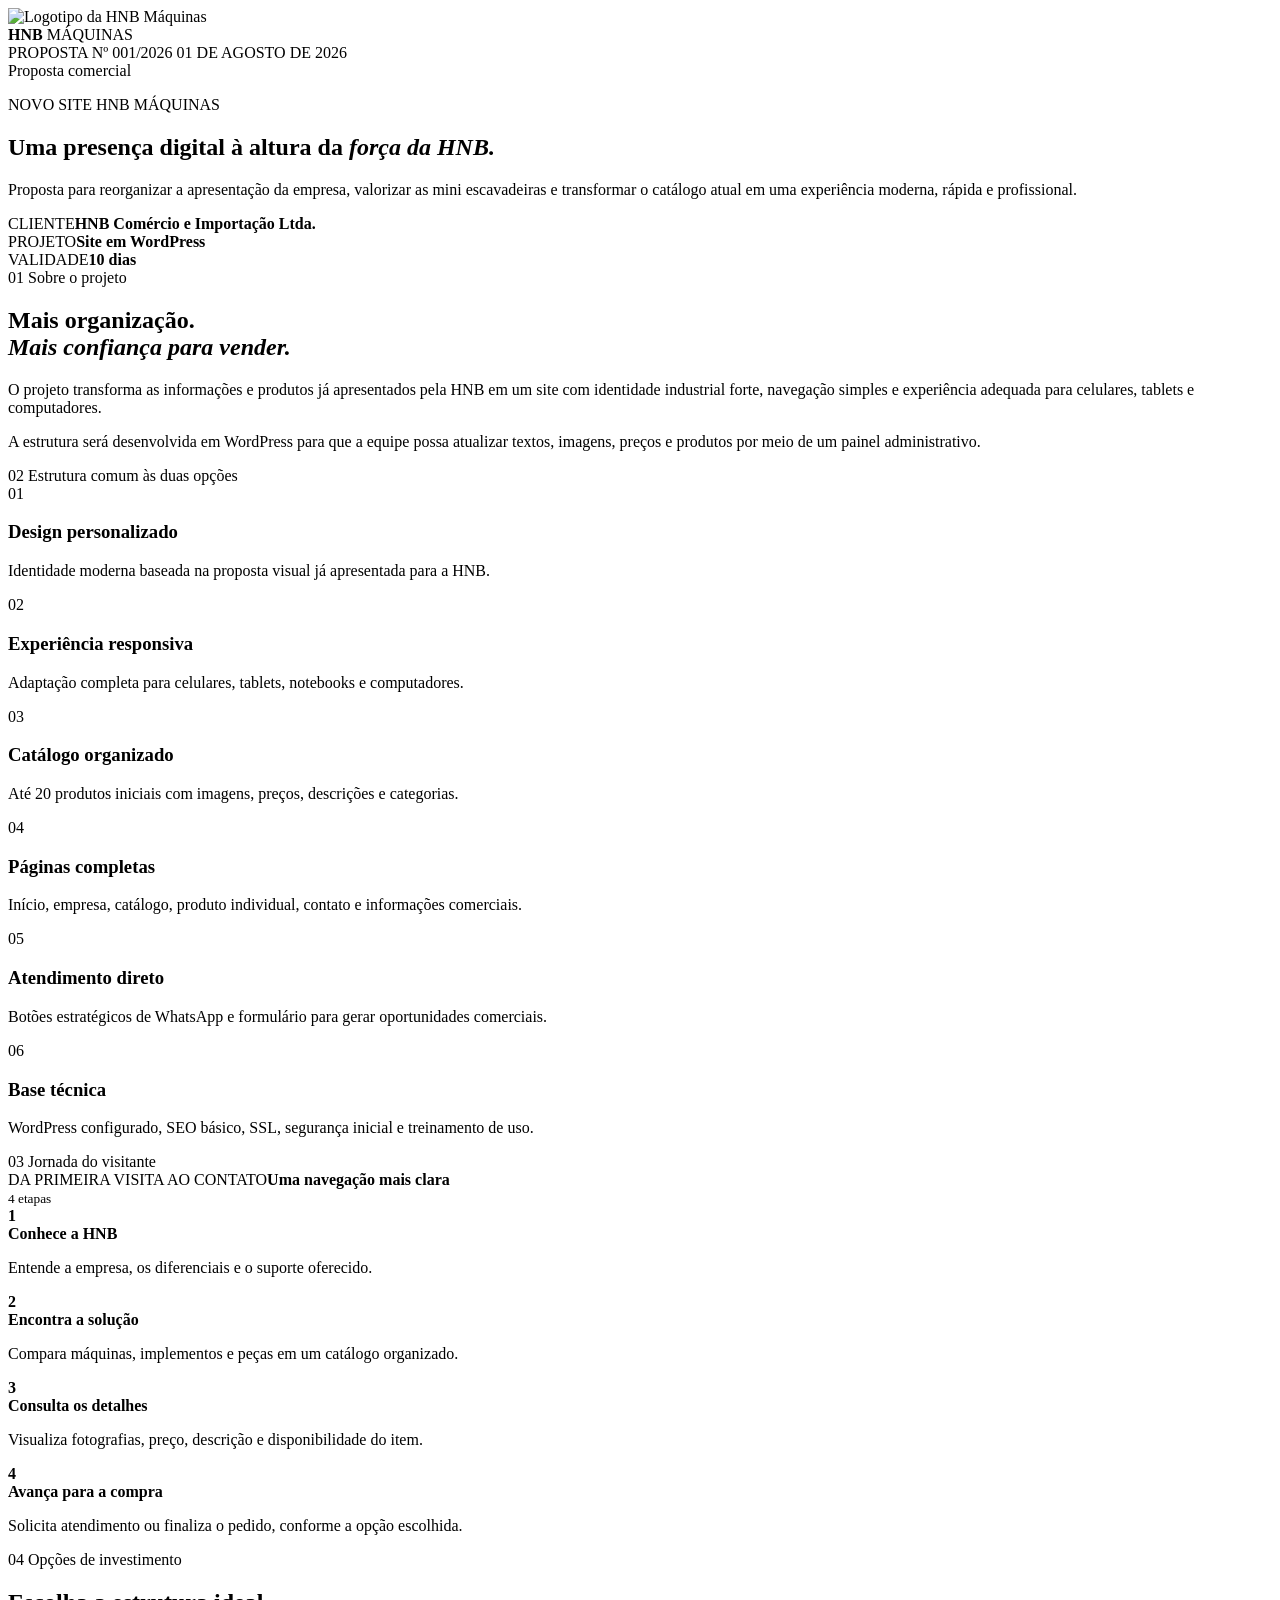
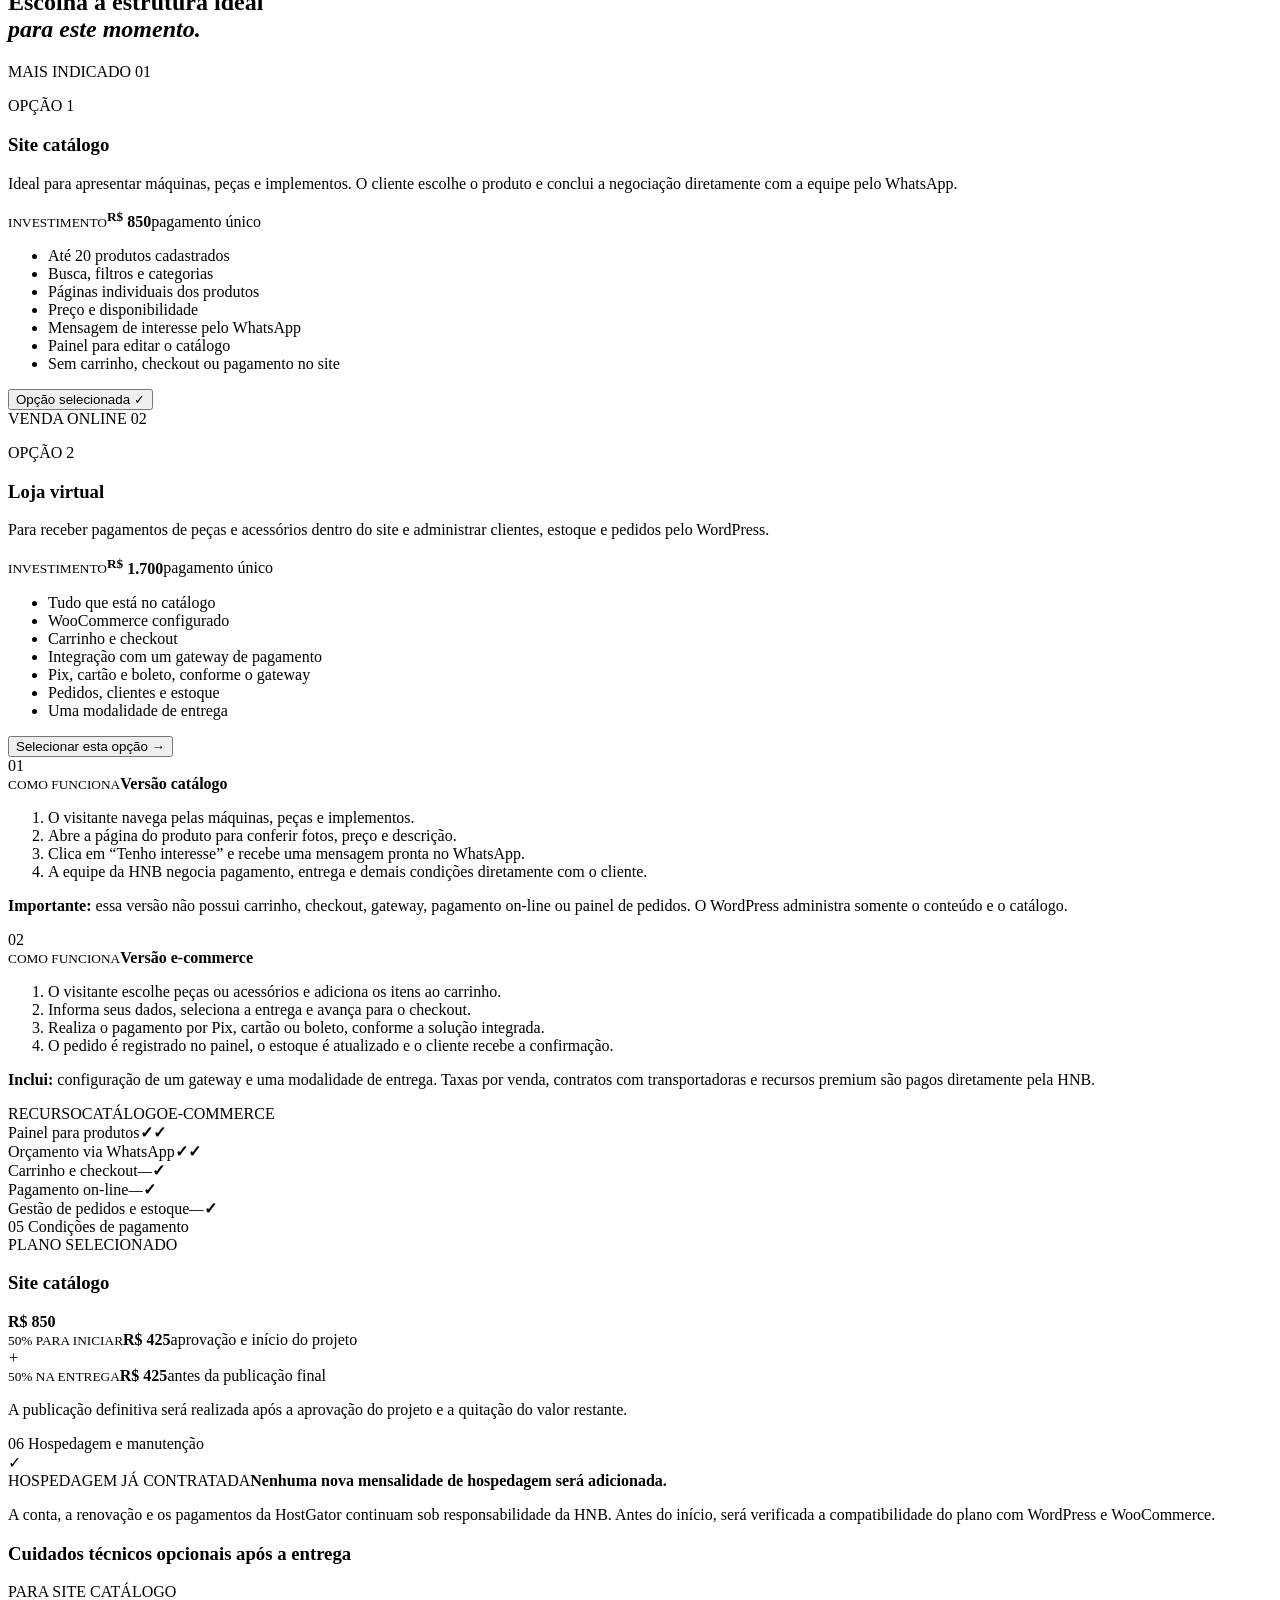
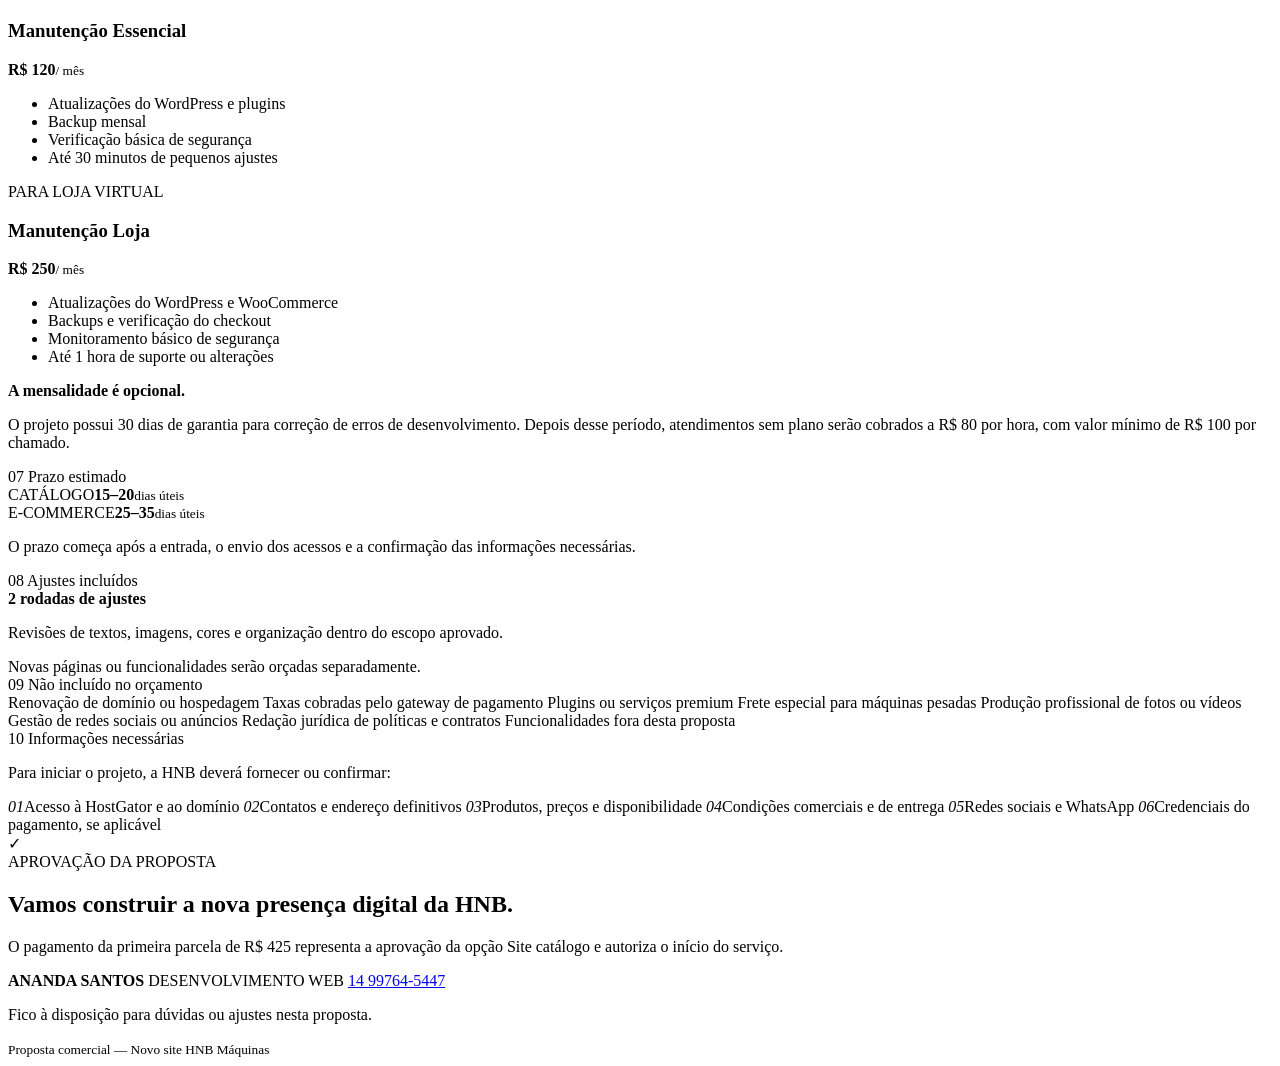
==== commit 2d2cc240: "Proposta At" ====
--- a/index.html
+++ b/index.html
@@ -3,321 +3,296 @@
   <head>
     <meta charset="UTF-8" />
     <meta name="viewport" content="width=device-width, initial-scale=1.0" />
-    <meta
-      name="description"
-      content="Mini escavadeiras HNB, implementos e peças para quem precisa de força, precisão e suporte especializado."
-    />
-    <title>HNB Máquinas | Potência para ir além</title>
+    <meta name="description" content="Proposta comercial para desenvolvimento do novo site da HNB Máquinas." />
+    <title>Proposta Comercial — HNB Máquinas</title>
     <link rel="preconnect" href="https://fonts.googleapis.com" />
     <link rel="preconnect" href="https://fonts.gstatic.com" crossorigin />
-    <link
-      href="https://fonts.googleapis.com/css2?family=Barlow+Condensed:wght@500;600;700;800&family=Inter:wght@400;500;600;700&display=swap"
-      rel="stylesheet"
-    />
+    <link href="https://fonts.googleapis.com/css2?family=Barlow+Condensed:wght@600;700;800&family=Inter:wght@400;500;600;700&display=swap" rel="stylesheet" />
     <link rel="stylesheet" href="styles.css" />
   </head>
   <body>
-    <div class="topbar">
-      <div class="container topbar__inner">
-        <p>Atendimento e suporte especializado em todo o Brasil</p>
-        <div class="topbar__links">
-          <a href="tel:+5547999790185">(47) 99979-0185</a>
-          <span></span>
-          <a href="mailto:hnbcomercial@gmail.com">hnbcomercial@gmail.com</a>
-        </div>
-      </div>
-    </div>
-
-    <header class="header" id="inicio">
-      <div class="container header__inner">
-        <a class="brand" href="#inicio" aria-label="HNB Máquinas - início">
-          <span class="brand__mark">
-            <svg viewBox="0 0 52 38" aria-hidden="true">
-              <path d="M4 31h44M9 27h30l8-9-6-3-8 4-4-11H18l-4 11-7 3 2 5Z" />
-              <circle cx="16" cy="29" r="5" />
-              <circle cx="38" cy="29" r="5" />
-            </svg>
-          </span>
-          <span class="brand__text"><b>HNB</b><small>MÁQUINAS</small></span>
-        </a>
-
-        <nav class="nav" aria-label="Navegação principal">
-          <a class="is-active" href="#inicio">Início</a>
-          <a href="#maquinas">Máquinas</a>
-          <a href="#catalogo">Peças e implementos</a>
-          <a href="#empresa">A HNB</a>
-          <a href="#contato">Contato</a>
-        </nav>
-
-        <a class="button button--small header__cta" data-whatsapp="Olá! Quero falar com um especialista da HNB.">
-          Falar com especialista
-          <svg viewBox="0 0 20 20" aria-hidden="true"><path d="m7 4 6 6-6 6" /></svg>
-        </a>
-
-        <button class="menu-toggle" type="button" aria-label="Abrir menu" aria-expanded="false">
-          <span></span><span></span>
-        </button>
-      </div>
-    </header>
-
-    <main>
-      <section class="hero">
-        <div class="hero__grid container">
-          <div class="hero__content reveal">
-            <span class="eyebrow"><i></i> DESempenho que move negócios</span>
-            <h1>Pequenas no tamanho.<br /><em>Gigantes no trabalho.</em></h1>
-            <p>
-              Mini escavadeiras compactas, robustas e prontas para entregar
-              produtividade onde máquinas maiores não chegam.
-            </p>
-            <div class="hero__actions">
-              <a class="button" href="#maquinas">
-                Conheça os modelos
-                <svg viewBox="0 0 20 20" aria-hidden="true"><path d="m7 4 6 6-6 6" /></svg>
-              </a>
-              <a class="text-link" href="#catalogo">
-                Ver peças e implementos
-                <span>↘</span>
-              </a>
+    <div class="page-glow page-glow--one"></div>
+    <div class="page-glow page-glow--two"></div>
+
+    <main class="proposal">
+      <header class="proposal-header reveal">
+        <div class="client-brand">
+          <img
+            src="https://assets.rediredi.com/stores/images/01157087-3e55-48f0-a9ee-2804d10e6aea_ad5985d0-8c7a-4ca3-8af9-9a4c51a87ded.jpg?s=small&amp;f=webp"
+            alt="Logotipo da HNB Máquinas"
+          />
+          <div>
+            <strong>HNB</strong>
+            <span>MÁQUINAS</span>
+          </div>
+        </div>
+
+        <div class="proposal-meta">
+          <span>PROPOSTA Nº 001/2026</span>
+          <span>01 DE AGOSTO DE 2026</span>
+        </div>
+      </header>
+
+      <section class="hero reveal">
+        <span class="pill"><i></i> Proposta comercial</span>
+        <p class="overline">NOVO SITE HNB MÁQUINAS</p>
+        <h1>Uma presença digital à altura da <em>força da HNB.</em></h1>
+        <p class="hero__lead">
+          Proposta para reorganizar a apresentação da empresa, valorizar as mini escavadeiras e transformar o catálogo atual em uma experiência moderna, rápida e profissional.
+        </p>
+        <div class="hero__line"></div>
+        <div class="hero__summary">
+          <div><span>CLIENTE</span><strong>HNB Comércio e Importação Ltda.</strong></div>
+          <div><span>PROJETO</span><strong>Site em WordPress</strong></div>
+          <div><span>VALIDADE</span><strong>10 dias</strong></div>
+        </div>
+      </section>
+
+      <section class="section reveal">
+        <div class="section-label"><span>01</span> Sobre o projeto</div>
+        <h2>Mais organização.<br /><em>Mais confiança para vender.</em></h2>
+        <div class="intro-grid">
+          <p>
+            O projeto transforma as informações e produtos já apresentados pela HNB em um site com identidade industrial forte, navegação simples e experiência adequada para celulares, tablets e computadores.
+          </p>
+          <p>
+            A estrutura será desenvolvida em WordPress para que a equipe possa atualizar textos, imagens, preços e produtos por meio de um painel administrativo.
+          </p>
+        </div>
+      </section>
+
+      <section class="section reveal">
+        <div class="section-label"><span>02</span> Estrutura comum às duas opções</div>
+        <div class="scope-card">
+          <article>
+            <span class="scope-card__number">01</span>
+            <div><h3>Design personalizado</h3><p>Identidade moderna baseada na proposta visual já apresentada para a HNB.</p></div>
+          </article>
+          <article>
+            <span class="scope-card__number">02</span>
+            <div><h3>Experiência responsiva</h3><p>Adaptação completa para celulares, tablets, notebooks e computadores.</p></div>
+          </article>
+          <article>
+            <span class="scope-card__number">03</span>
+            <div><h3>Catálogo organizado</h3><p>Até 20 produtos iniciais com imagens, preços, descrições e categorias.</p></div>
+          </article>
+          <article>
+            <span class="scope-card__number">04</span>
+            <div><h3>Páginas completas</h3><p>Início, empresa, catálogo, produto individual, contato e informações comerciais.</p></div>
+          </article>
+          <article>
+            <span class="scope-card__number">05</span>
+            <div><h3>Atendimento direto</h3><p>Botões estratégicos de WhatsApp e formulário para gerar oportunidades comerciais.</p></div>
+          </article>
+          <article>
+            <span class="scope-card__number">06</span>
+            <div><h3>Base técnica</h3><p>WordPress configurado, SEO básico, SSL, segurança inicial e treinamento de uso.</p></div>
+          </article>
+        </div>
+      </section>
+
+      <section class="section reveal">
+        <div class="section-label"><span>03</span> Jornada do visitante</div>
+        <div class="journey">
+          <div class="journey__head">
+            <div><span>DA PRIMEIRA VISITA AO CONTATO</span><strong>Uma navegação mais clara</strong></div>
+            <small>4 etapas</small>
+          </div>
+          <div class="journey__steps">
+            <article><b>1</b><div><strong>Conhece a HNB</strong><p>Entende a empresa, os diferenciais e o suporte oferecido.</p></div></article>
+            <article><b>2</b><div><strong>Encontra a solução</strong><p>Compara máquinas, implementos e peças em um catálogo organizado.</p></div></article>
+            <article><b>3</b><div><strong>Consulta os detalhes</strong><p>Visualiza fotografias, preço, descrição e disponibilidade do item.</p></div></article>
+            <article><b>4</b><div><strong>Avança para a compra</strong><p>Solicita atendimento ou finaliza o pedido, conforme a opção escolhida.</p></div></article>
+          </div>
+        </div>
+      </section>
+
+      <section class="section investment reveal" id="investimento">
+        <div class="section-label"><span>04</span> Opções de investimento</div>
+        <h2>Escolha a estrutura ideal<br /><em>para este momento.</em></h2>
+
+        <div class="pricing-grid">
+          <article class="price-card price-card--featured" data-plan-card="catalogo">
+            <div class="price-card__top">
+              <span class="recommendation">MAIS INDICADO</span>
+              <span class="price-card__icon">01</span>
             </div>
-            <div class="hero__proof">
-              <div><b>01</b><span>Máquinas<br />à pronta entrega</span></div>
-              <div><b>02</b><span>Peças e suporte<br />especializado</span></div>
-              <div><b>03</b><span>Atendimento<br />direto e ágil</span></div>
+            <p class="price-card__type">OPÇÃO 1</p>
+            <h3>Site catálogo</h3>
+            <p class="price-card__description">Ideal para apresentar máquinas, peças e implementos. O cliente escolhe o produto e conclui a negociação diretamente com a equipe pelo WhatsApp.</p>
+            <div class="price"><small>INVESTIMENTO</small><strong><sup>R$</sup> 850</strong><span>pagamento único</span></div>
+            <ul>
+              <li>Até 20 produtos cadastrados</li>
+              <li>Busca, filtros e categorias</li>
+              <li>Páginas individuais dos produtos</li>
+              <li>Preço e disponibilidade</li>
+              <li>Mensagem de interesse pelo WhatsApp</li>
+              <li>Painel para editar o catálogo</li>
+              <li>Sem carrinho, checkout ou pagamento no site</li>
+            </ul>
+            <button type="button" class="select-plan is-selected" data-select-plan="catalogo">Opção selecionada <span>✓</span></button>
+          </article>
+
+          <article class="price-card" data-plan-card="ecommerce">
+            <div class="price-card__top">
+              <span class="price-card__tag">VENDA ONLINE</span>
+              <span class="price-card__icon">02</span>
             </div>
-          </div>
-
-          <div class="hero__visual reveal">
-            <div class="hero__shape"></div>
-            <div class="hero__outline">HNB</div>
-            <img
-              src="https://assets.rediredi.com/items/images/01157087-3e55-48f0-a9ee-2804d10e6aea_22b4e101-8d39-4e04-9c15-f3fdcfdf13fb.jpg"
-              alt="Mini escavadeira hidráulica HNB de 1,8 toneladas"
-            />
-            <div class="hero__model">
-              <span>DESTAQUE</span>
-              <b>HNB 1.8</b>
-              <small>Potência diesel · Controle hidráulico</small>
-            </div>
-            <div class="hero__price">
-              <small>A PARTIR DE</small>
-              <strong>R$ 89.990</strong>
-            </div>
-          </div>
-        </div>
-        <div class="hero__scroll"><span></span> role para explorar</div>
-      </section>
-
-      <section class="trust-strip" aria-label="Diferenciais HNB">
-        <div class="container trust-strip__inner">
-          <div><span>✓</span> Equipamentos novos</div>
-          <div><span>✓</span> Garantia e oficina especializada</div>
-          <div><span>✓</span> Peças de reposição</div>
-          <div><span>✓</span> Entrega a combinar</div>
-        </div>
-      </section>
-
-      <section class="models section" id="maquinas">
-        <div class="container">
-          <div class="section-heading reveal">
-            <div>
-              <span class="eyebrow eyebrow--dark"><i></i> Linha de máquinas</span>
-              <h2>A máquina certa para<br /><em>cada desafio.</em></h2>
-            </div>
-            <p>
-              Mais agilidade, baixo consumo e força para construção, paisagismo,
-              propriedades rurais e serviços urbanos.
-            </p>
-          </div>
-          <div class="models__grid" id="machine-grid"></div>
-        </div>
-      </section>
-
-      <section class="feature">
-        <div class="container feature__inner">
-          <div class="feature__image reveal">
-            <img
-              src="https://assets.rediredi.com/items/images/01157087-3e55-48f0-a9ee-2804d10e6aea_28b7ce3c-18cc-4438-8d66-625e68bcffa7.jpg"
-              alt="Mini escavadeira HNB em detalhe"
-            />
-            <span class="feature__label">Projetada para render mais</span>
-          </div>
-          <div class="feature__content reveal">
-            <span class="eyebrow"><i></i> Engenharia compacta</span>
-            <h2>Mais acesso.<br />Mais controle.<br /><em>Mais resultado.</em></h2>
-            <p>
-              Estrutura reforçada, hidráulica precisa e dimensões compactas.
-              Tudo o que você precisa para trabalhar com confiança em espaços
-              restritos.
-            </p>
-            <div class="feature__points">
-              <article>
-                <span>01</span>
-                <div><b>Alta performance</b><small>Potência para uma rotina exigente</small></div>
-              </article>
-              <article>
-                <span>02</span>
-                <div><b>Operação precisa</b><small>Movimentos suaves e controle total</small></div>
-              </article>
-              <article>
-                <span>03</span>
-                <div><b>Manutenção simplificada</b><small>Suporte e peças quando precisar</small></div>
-              </article>
-            </div>
-          </div>
-        </div>
-      </section>
-
-      <section class="catalog section" id="catalogo">
-        <div class="container">
-          <div class="section-heading section-heading--catalog reveal">
-            <div>
-              <span class="eyebrow eyebrow--dark"><i></i> Catálogo HNB</span>
-              <h2>Equipe sua máquina.<br /><em>Amplie as possibilidades.</em></h2>
-            </div>
-            <p>Implementos e peças selecionados para manter sua operação produtiva.</p>
-          </div>
-
-          <div class="catalog__toolbar">
-            <div class="filters" role="group" aria-label="Filtros do catálogo">
-              <button class="filter is-active" type="button" data-filter="Todos">Todos</button>
-              <button class="filter" type="button" data-filter="Implementos">Implementos</button>
-              <button class="filter" type="button" data-filter="Peças">Peças</button>
-            </div>
-            <label class="search">
-              <svg viewBox="0 0 24 24" aria-hidden="true"><circle cx="11" cy="11" r="7" /><path d="m16 16 5 5" /></svg>
-              <input id="catalog-search" type="search" placeholder="Buscar no catálogo" />
-            </label>
-          </div>
-
-          <div class="product-grid" id="product-grid"></div>
-          <p class="empty-state" id="empty-state">Nenhum item encontrado.</p>
-        </div>
-      </section>
-
-      <section class="support" id="empresa">
-        <div class="container support__inner">
-          <div class="support__content reveal">
-            <span class="eyebrow"><i></i> Muito além da venda</span>
-            <h2>Máquina parada<br /><em>não gera resultado.</em></h2>
-            <p>
-              A HNB comercializa mini escavadeiras de última geração e oferece
-              implementos, peças de reposição e serviços especializados em
-              motorização e hidráulica.
-            </p>
-            <a class="button button--light" data-whatsapp="Olá! Preciso de suporte para minha mini escavadeira.">
-              Solicitar atendimento
-              <svg viewBox="0 0 20 20" aria-hidden="true"><path d="m7 4 6 6-6 6" /></svg>
-            </a>
-          </div>
-          <div class="support__cards reveal">
-            <article>
-              <span>01</span>
-              <svg viewBox="0 0 40 40" aria-hidden="true"><path d="M10 27 5 32l3 3 5-5m9-21 9 9m-4-13 8 8-17 17-8-8L27 5Z" /></svg>
-              <b>Oficina especializada</b>
-              <p>Atendimento técnico em motorização e sistemas hidráulicos.</p>
-            </article>
-            <article>
-              <span>02</span>
-              <svg viewBox="0 0 40 40" aria-hidden="true"><path d="M8 13h24v19H8zM13 8h14v5H13zM14 20h12M20 14v12" /></svg>
-              <b>Peças de reposição</b>
-              <p>Componentes para manter seu equipamento trabalhando.</p>
-            </article>
-            <article>
-              <span>03</span>
-              <svg viewBox="0 0 40 40" aria-hidden="true"><path d="M5 29h30M8 29V17l12-8 12 8v12M15 29v-9h10v9" /></svg>
-              <b>Estrutura completa</b>
-              <p>Atendimento direto em Pomerode, Santa Catarina.</p>
-            </article>
-          </div>
-        </div>
-      </section>
-
-      <section class="cta" id="contato">
-        <div class="cta__texture"></div>
-        <div class="container cta__inner reveal">
+            <p class="price-card__type">OPÇÃO 2</p>
+            <h3>Loja virtual</h3>
+            <p class="price-card__description">Para receber pagamentos de peças e acessórios dentro do site e administrar clientes, estoque e pedidos pelo WordPress.</p>
+            <div class="price"><small>INVESTIMENTO</small><strong><sup>R$</sup> 1.700</strong><span>pagamento único</span></div>
+            <ul>
+              <li>Tudo que está no catálogo</li>
+              <li>WooCommerce configurado</li>
+              <li>Carrinho e checkout</li>
+              <li>Integração com um gateway de pagamento</li>
+              <li>Pix, cartão e boleto, conforme o gateway</li>
+              <li>Pedidos, clientes e estoque</li>
+              <li>Uma modalidade de entrega</li>
+            </ul>
+            <button type="button" class="select-plan" data-select-plan="ecommerce">Selecionar esta opção <span>→</span></button>
+          </article>
+        </div>
+
+        <div class="plan-details">
+          <article>
+            <div class="plan-details__title"><span>01</span><div><small>COMO FUNCIONA</small><strong>Versão catálogo</strong></div></div>
+            <ol>
+              <li>O visitante navega pelas máquinas, peças e implementos.</li>
+              <li>Abre a página do produto para conferir fotos, preço e descrição.</li>
+              <li>Clica em “Tenho interesse” e recebe uma mensagem pronta no WhatsApp.</li>
+              <li>A equipe da HNB negocia pagamento, entrega e demais condições diretamente com o cliente.</li>
+            </ol>
+            <p><b>Importante:</b> essa versão não possui carrinho, checkout, gateway, pagamento on-line ou painel de pedidos. O WordPress administra somente o conteúdo e o catálogo.</p>
+          </article>
+          <article>
+            <div class="plan-details__title"><span>02</span><div><small>COMO FUNCIONA</small><strong>Versão e-commerce</strong></div></div>
+            <ol>
+              <li>O visitante escolhe peças ou acessórios e adiciona os itens ao carrinho.</li>
+              <li>Informa seus dados, seleciona a entrega e avança para o checkout.</li>
+              <li>Realiza o pagamento por Pix, cartão ou boleto, conforme a solução integrada.</li>
+              <li>O pedido é registrado no painel, o estoque é atualizado e o cliente recebe a confirmação.</li>
+            </ol>
+            <p><b>Inclui:</b> configuração de um gateway e uma modalidade de entrega. Taxas por venda, contratos com transportadoras e recursos premium são pagos diretamente pela HNB.</p>
+          </article>
+        </div>
+
+        <div class="comparison">
+          <div class="comparison__row comparison__head"><span>RECURSO</span><span>CATÁLOGO</span><span>E-COMMERCE</span></div>
+          <div class="comparison__row"><span>Painel para produtos</span><b>✓</b><b>✓</b></div>
+          <div class="comparison__row"><span>Orçamento via WhatsApp</span><b>✓</b><b>✓</b></div>
+          <div class="comparison__row"><span>Carrinho e checkout</span><i>—</i><b>✓</b></div>
+          <div class="comparison__row"><span>Pagamento on-line</span><i>—</i><b>✓</b></div>
+          <div class="comparison__row"><span>Gestão de pedidos e estoque</span><i>—</i><b>✓</b></div>
+        </div>
+      </section>
+
+      <section class="section reveal">
+        <div class="section-label"><span>05</span> Condições de pagamento</div>
+        <div class="payment-box">
           <div>
-            <span class="eyebrow"><i></i> Fale com a HNB</span>
-            <h2>Seu próximo projeto<br />começa <em>aqui.</em></h2>
-          </div>
-          <div class="cta__action">
-            <p>Converse com nossa equipe e encontre a melhor solução para o seu trabalho.</p>
-            <a class="button button--dark" data-whatsapp="Olá! Quero conhecer as máquinas e condições da HNB.">
-              Chamar no WhatsApp
-              <svg viewBox="0 0 20 20" aria-hidden="true"><path d="m7 4 6 6-6 6" /></svg>
-            </a>
-          </div>
-        </div>
-      </section>
+            <span class="payment-box__eyebrow">PLANO SELECIONADO</span>
+            <h3 id="selected-plan-name">Site catálogo</h3>
+            <strong id="selected-plan-total">R$ 850</strong>
+          </div>
+          <div class="installments">
+            <article><small>50% PARA INICIAR</small><strong id="first-installment">R$ 425</strong><span>aprovação e início do projeto</span></article>
+            <i>+</i>
+            <article><small>50% NA ENTREGA</small><strong id="second-installment">R$ 425</strong><span>antes da publicação final</span></article>
+          </div>
+        </div>
+        <p class="note">A publicação definitiva será realizada após a aprovação do projeto e a quitação do valor restante.</p>
+      </section>
+
+      <section class="section reveal">
+        <div class="section-label"><span>06</span> Hospedagem e manutenção</div>
+        <div class="hosting-status">
+          <div class="hosting-status__icon">✓</div>
+          <div><span>HOSPEDAGEM JÁ CONTRATADA</span><strong>Nenhuma nova mensalidade de hospedagem será adicionada.</strong><p>A conta, a renovação e os pagamentos da HostGator continuam sob responsabilidade da HNB. Antes do início, será verificada a compatibilidade do plano com WordPress e WooCommerce.</p></div>
+        </div>
+
+        <h3 class="subheading">Cuidados técnicos opcionais após a entrega</h3>
+        <div class="maintenance-grid">
+          <article>
+            <span>PARA SITE CATÁLOGO</span>
+            <h3>Manutenção Essencial</h3>
+            <div class="maintenance-price"><strong>R$ 120</strong><small>/ mês</small></div>
+            <ul><li>Atualizações do WordPress e plugins</li><li>Backup mensal</li><li>Verificação básica de segurança</li><li>Até 30 minutos de pequenos ajustes</li></ul>
+          </article>
+          <article>
+            <span>PARA LOJA VIRTUAL</span>
+            <h3>Manutenção Loja</h3>
+            <div class="maintenance-price"><strong>R$ 250</strong><small>/ mês</small></div>
+            <ul><li>Atualizações do WordPress e WooCommerce</li><li>Backups e verificação do checkout</li><li>Monitoramento básico de segurança</li><li>Até 1 hora de suporte ou alterações</li></ul>
+          </article>
+        </div>
+        <div class="info-box"><strong>A mensalidade é opcional.</strong><p>O projeto possui 30 dias de garantia para correção de erros de desenvolvimento. Depois desse período, atendimentos sem plano serão cobrados a R$ 80 por hora, com valor mínimo de R$ 100 por chamado.</p></div>
+      </section>
+
+      <section class="section two-columns reveal">
+        <div>
+          <div class="section-label"><span>07</span> Prazo estimado</div>
+          <div class="timeline-card">
+            <article><span>CATÁLOGO</span><strong>15–20</strong><small>dias úteis</small></article>
+            <article><span>E-COMMERCE</span><strong>25–35</strong><small>dias úteis</small></article>
+          </div>
+          <p class="note">O prazo começa após a entrada, o envio dos acessos e a confirmação das informações necessárias.</p>
+        </div>
+        <div>
+          <div class="section-label"><span>08</span> Ajustes incluídos</div>
+          <div class="adjustments-card"><strong>2 rodadas de ajustes</strong><p>Revisões de textos, imagens, cores e organização dentro do escopo aprovado.</p><span>Novas páginas ou funcionalidades serão orçadas separadamente.</span></div>
+        </div>
+      </section>
+
+      <section class="section reveal">
+        <div class="section-label"><span>09</span> Não incluído no orçamento</div>
+        <div class="exclusions">
+          <span>Renovação de domínio ou hospedagem</span>
+          <span>Taxas cobradas pelo gateway de pagamento</span>
+          <span>Plugins ou serviços premium</span>
+          <span>Frete especial para máquinas pesadas</span>
+          <span>Produção profissional de fotos ou vídeos</span>
+          <span>Gestão de redes sociais ou anúncios</span>
+          <span>Redação jurídica de políticas e contratos</span>
+          <span>Funcionalidades fora desta proposta</span>
+        </div>
+      </section>
+
+      <section class="section reveal">
+        <div class="section-label"><span>10</span> Informações necessárias</div>
+        <div class="requirements">
+          <p>Para iniciar o projeto, a HNB deverá fornecer ou confirmar:</p>
+          <div class="requirements__grid">
+            <span><i>01</i>Acesso à HostGator e ao domínio</span>
+            <span><i>02</i>Contatos e endereço definitivos</span>
+            <span><i>03</i>Produtos, preços e disponibilidade</span>
+            <span><i>04</i>Condições comerciais e de entrega</span>
+            <span><i>05</i>Redes sociais e WhatsApp</span>
+            <span><i>06</i>Credenciais do pagamento, se aplicável</span>
+          </div>
+        </div>
+      </section>
+
+      <section class="approval reveal">
+        <div class="approval__check">✓</div>
+        <div>
+          <span>APROVAÇÃO DA PROPOSTA</span>
+          <h2>Vamos construir a nova presença digital da HNB.</h2>
+          <p id="approval-copy">O pagamento da primeira parcela de R$ 425 representa a aprovação da opção Site catálogo e autoriza o início do serviço.</p>
+        </div>
+      </section>
+
+      <footer>
+        <div class="professional-contact">
+          <strong>ANANDA SANTOS</strong>
+          <span>DESENVOLVIMENTO WEB</span>
+          <a href="tel:+5514997645447">14 99764-5447</a>
+        </div>
+        <p>Fico à disposição para dúvidas ou ajustes nesta proposta.</p>
+        <small>Proposta comercial — Novo site HNB Máquinas</small>
+      </footer>
     </main>
-
-    <footer class="footer">
-      <div class="container footer__top">
-        <a class="brand brand--footer" href="#inicio">
-          <span class="brand__mark">
-            <svg viewBox="0 0 52 38" aria-hidden="true">
-              <path d="M4 31h44M9 27h30l8-9-6-3-8 4-4-11H18l-4 11-7 3 2 5Z" />
-              <circle cx="16" cy="29" r="5" /><circle cx="38" cy="29" r="5" />
-            </svg>
-          </span>
-          <span class="brand__text"><b>HNB</b><small>MÁQUINAS</small></span>
-        </a>
-        <p>Força compacta.<br />Resultado gigante.</p>
-        <div class="footer__contact">
-          <span>FALE CONOSCO</span>
-          <a href="tel:+5547999790185">(47) 99979-0185</a>
-          <a href="mailto:hnbcomercial@gmail.com">hnbcomercial@gmail.com</a>
-        </div>
-        <div class="footer__address">
-          <span>ONDE ESTAMOS</span>
-          <p>Rua Hermann Schroeder, 705 — Galpão 2<br />Ribeirão Herdt, Pomerode — SC</p>
-        </div>
-      </div>
-      <div class="container footer__bottom">
-        <span>© <span id="current-year"></span> HNB Comércio e Importação Ltda.</span>
-        <span>CNPJ 53.447.826/0001-60</span>
-        <a href="#inicio">Voltar ao topo ↑</a>
-      </div>
-    </footer>
-
-    <a
-      class="whatsapp-float"
-      data-whatsapp="Olá! Vim pelo site da HNB e gostaria de mais informações."
-      aria-label="Falar com a HNB pelo WhatsApp"
-    >
-      <svg viewBox="0 0 32 32" aria-hidden="true">
-        <path d="M27 15.7A11 11 0 0 1 10.8 25.4L5 27l1.5-5.6A11 11 0 1 1 27 15.7Z" />
-        <path d="M11.2 10.5c.3-.7.6-.7 1-.7h.6c.2 0 .5 0 .7.5l1 2.3c.1.4.1.6-.1.9l-.8 1c-.2.2-.3.4 0 .8.7 1.3 1.7 2.4 3 3.1.4.2.7.2.9-.1l1.1-1.3c.3-.3.5-.3.9-.2l2.2 1.1c.4.2.7.3.7.6 0 .3-.2 1.7-1.2 2.4-.9.8-2.1 1-3.5.6-1.4-.5-3.3-1.3-5.5-3.3-1.8-1.7-3-3.7-3.4-5-.4-1.3.2-2 .4-2.7Z" />
-      </svg>
-      <span>Fale conosco</span>
-    </a>
-
-    <div class="modal" id="product-modal" aria-hidden="true">
-      <div class="modal__backdrop" data-close-modal></div>
-      <div class="modal__dialog" role="dialog" aria-modal="true" aria-labelledby="modal-title">
-        <button class="modal__close" type="button" data-close-modal aria-label="Fechar">×</button>
-        <div class="modal__gallery">
-          <img id="modal-image" src="" alt="" />
-          <div class="modal__thumbs" id="modal-thumbs"></div>
-        </div>
-        <div class="modal__content">
-          <span class="modal__category" id="modal-category"></span>
-          <h2 id="modal-title"></h2>
-          <div class="modal__price" id="modal-price"></div>
-          <div class="modal__stock"><i></i> Produto disponível</div>
-          <p id="modal-description"></p>
-          <div class="modal__benefits">
-            <span>✓ Produto novo</span>
-            <span>✓ Atendimento especializado</span>
-            <span>✓ Entrega a combinar</span>
-          </div>
-          <a class="button modal__button" id="modal-whatsapp" target="_blank" rel="noopener">
-            Tenho interesse
-            <svg viewBox="0 0 20 20" aria-hidden="true"><path d="m7 4 6 6-6 6" /></svg>
-          </a>
-        </div>
-      </div>
-    </div>
 
     <script src="script.js"></script>
   </body>
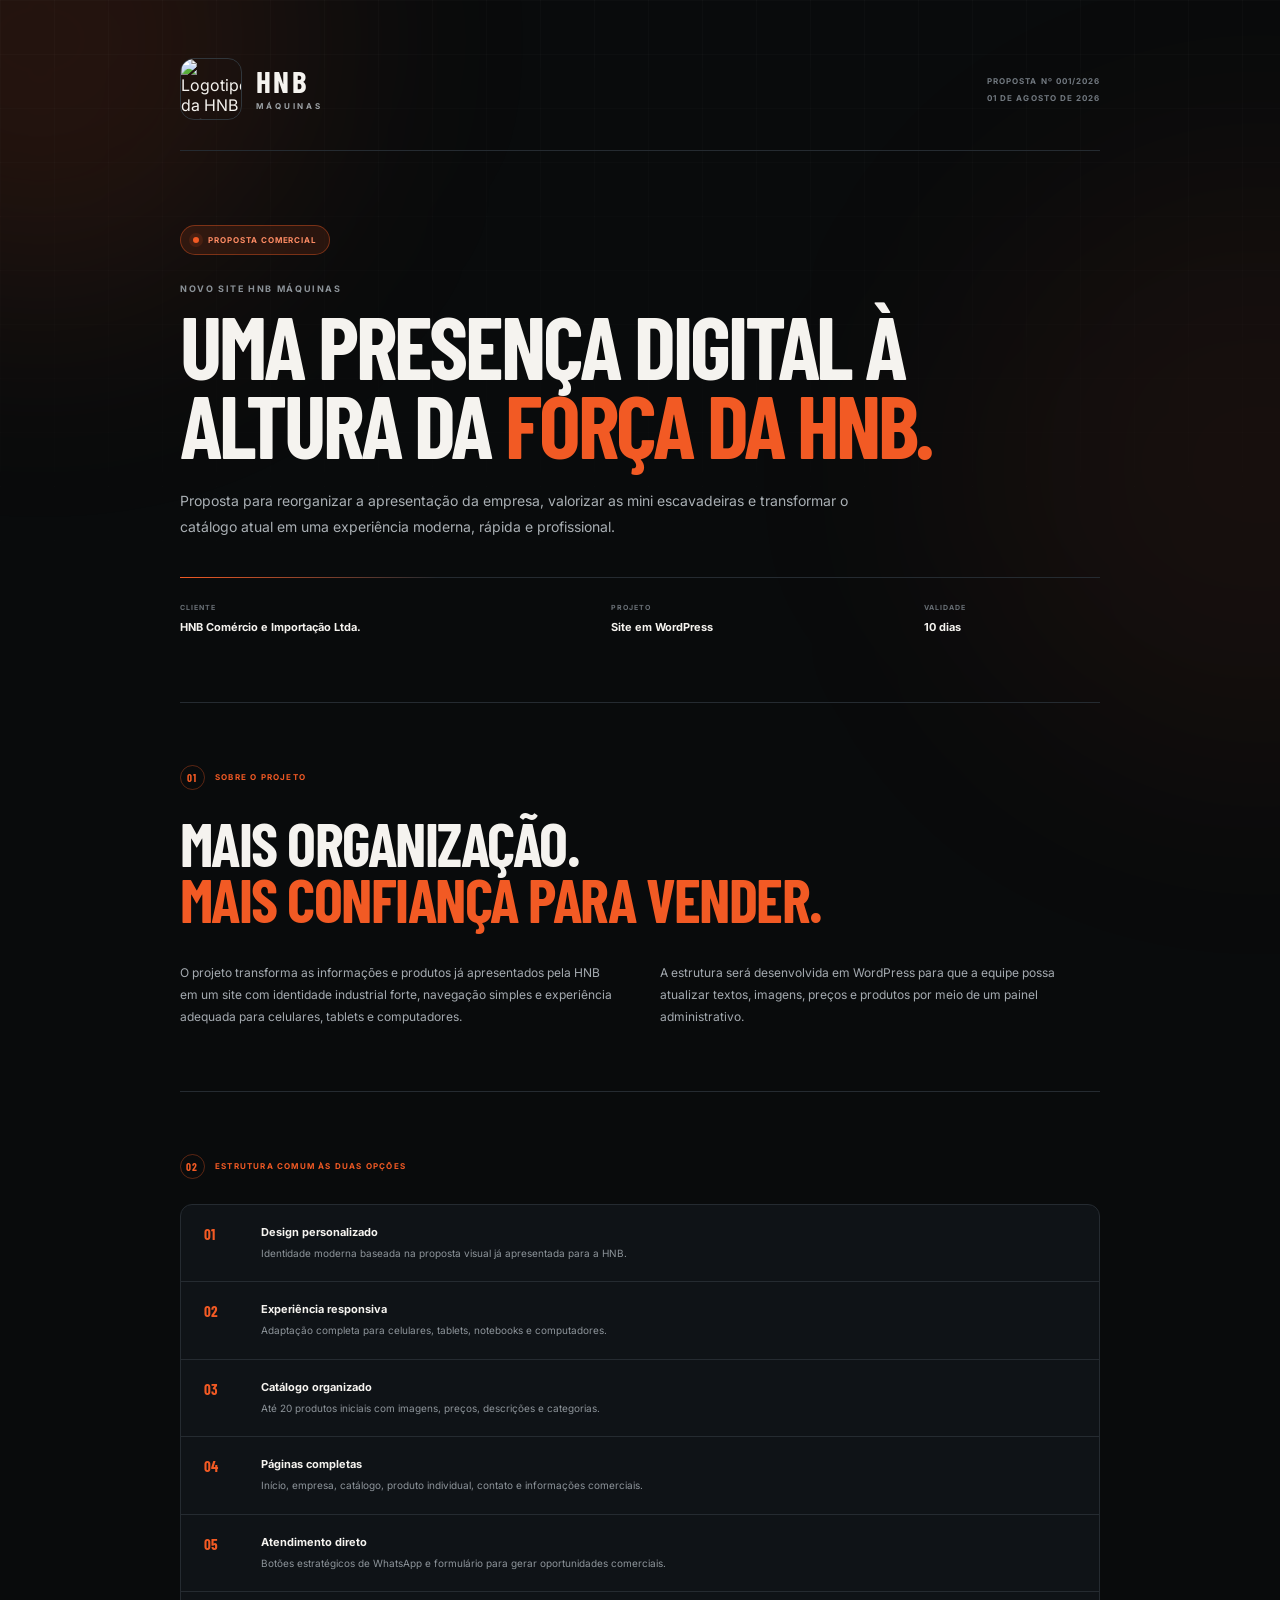
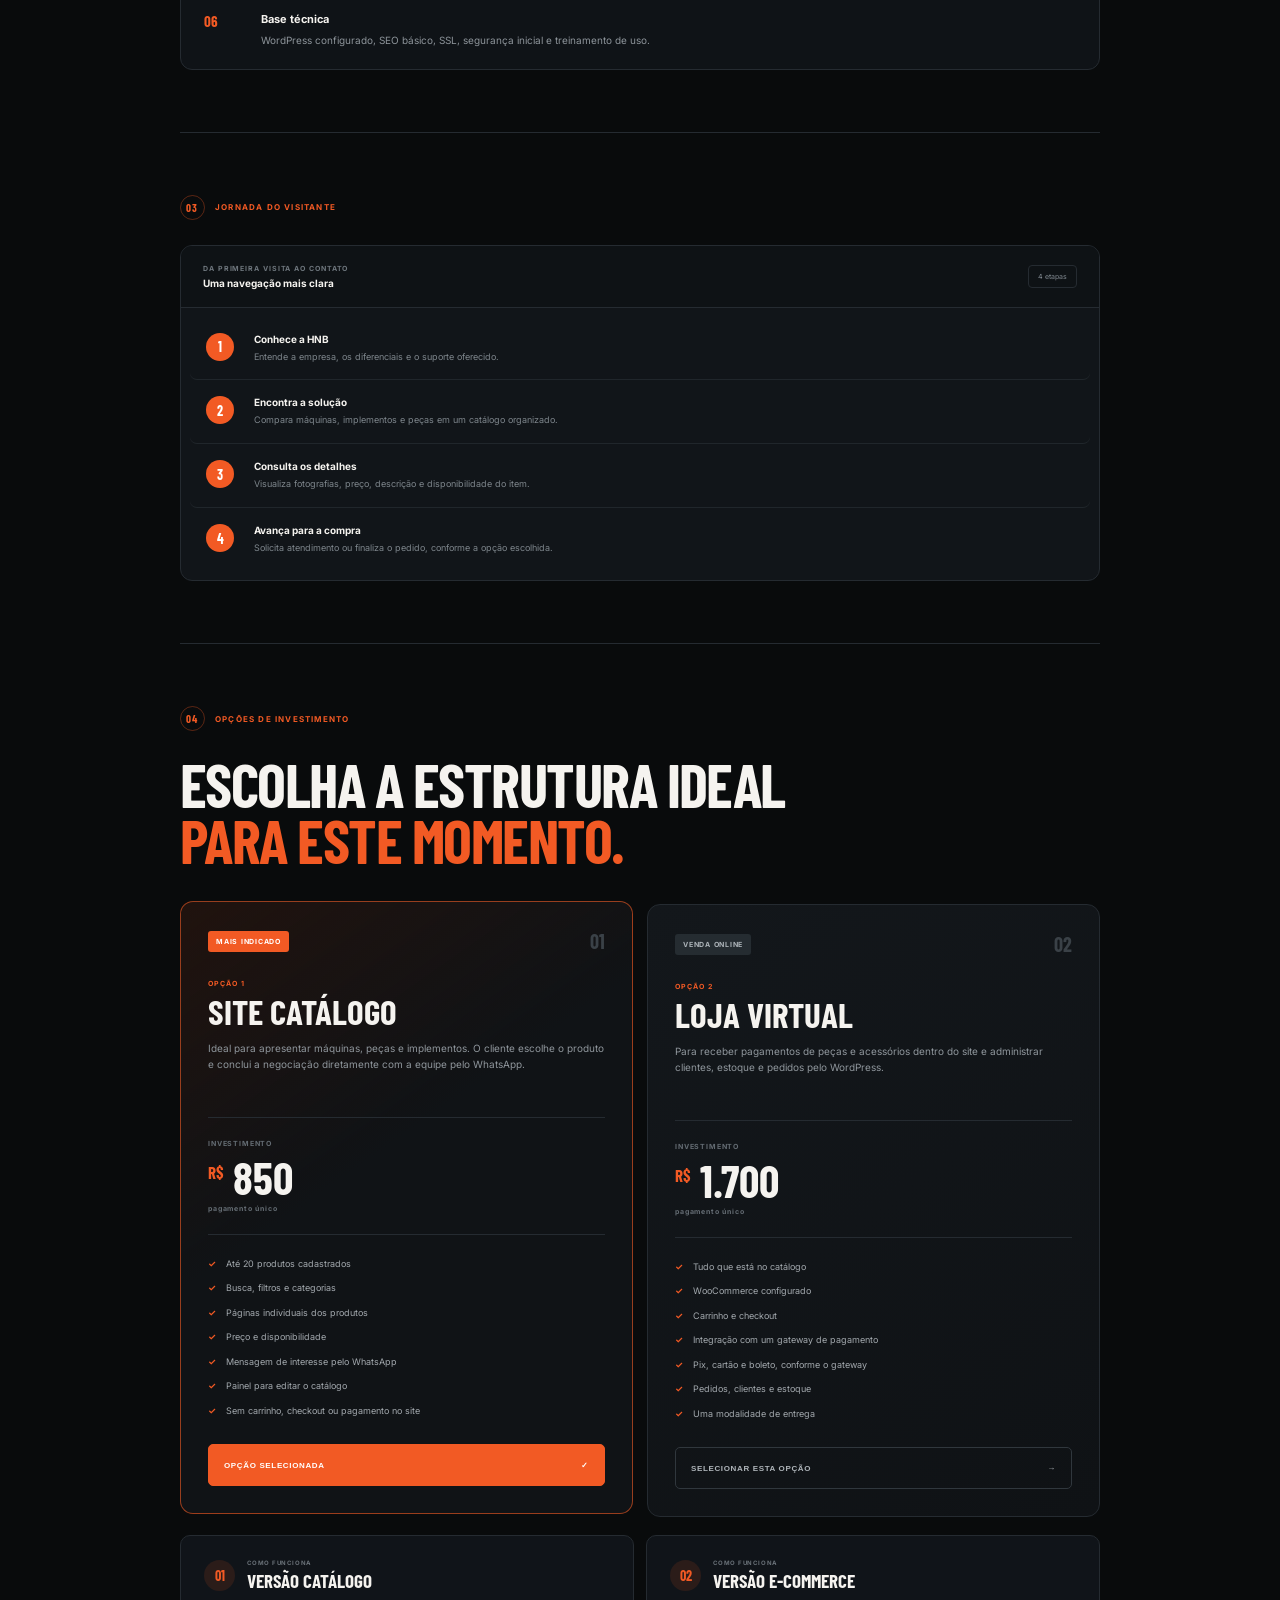
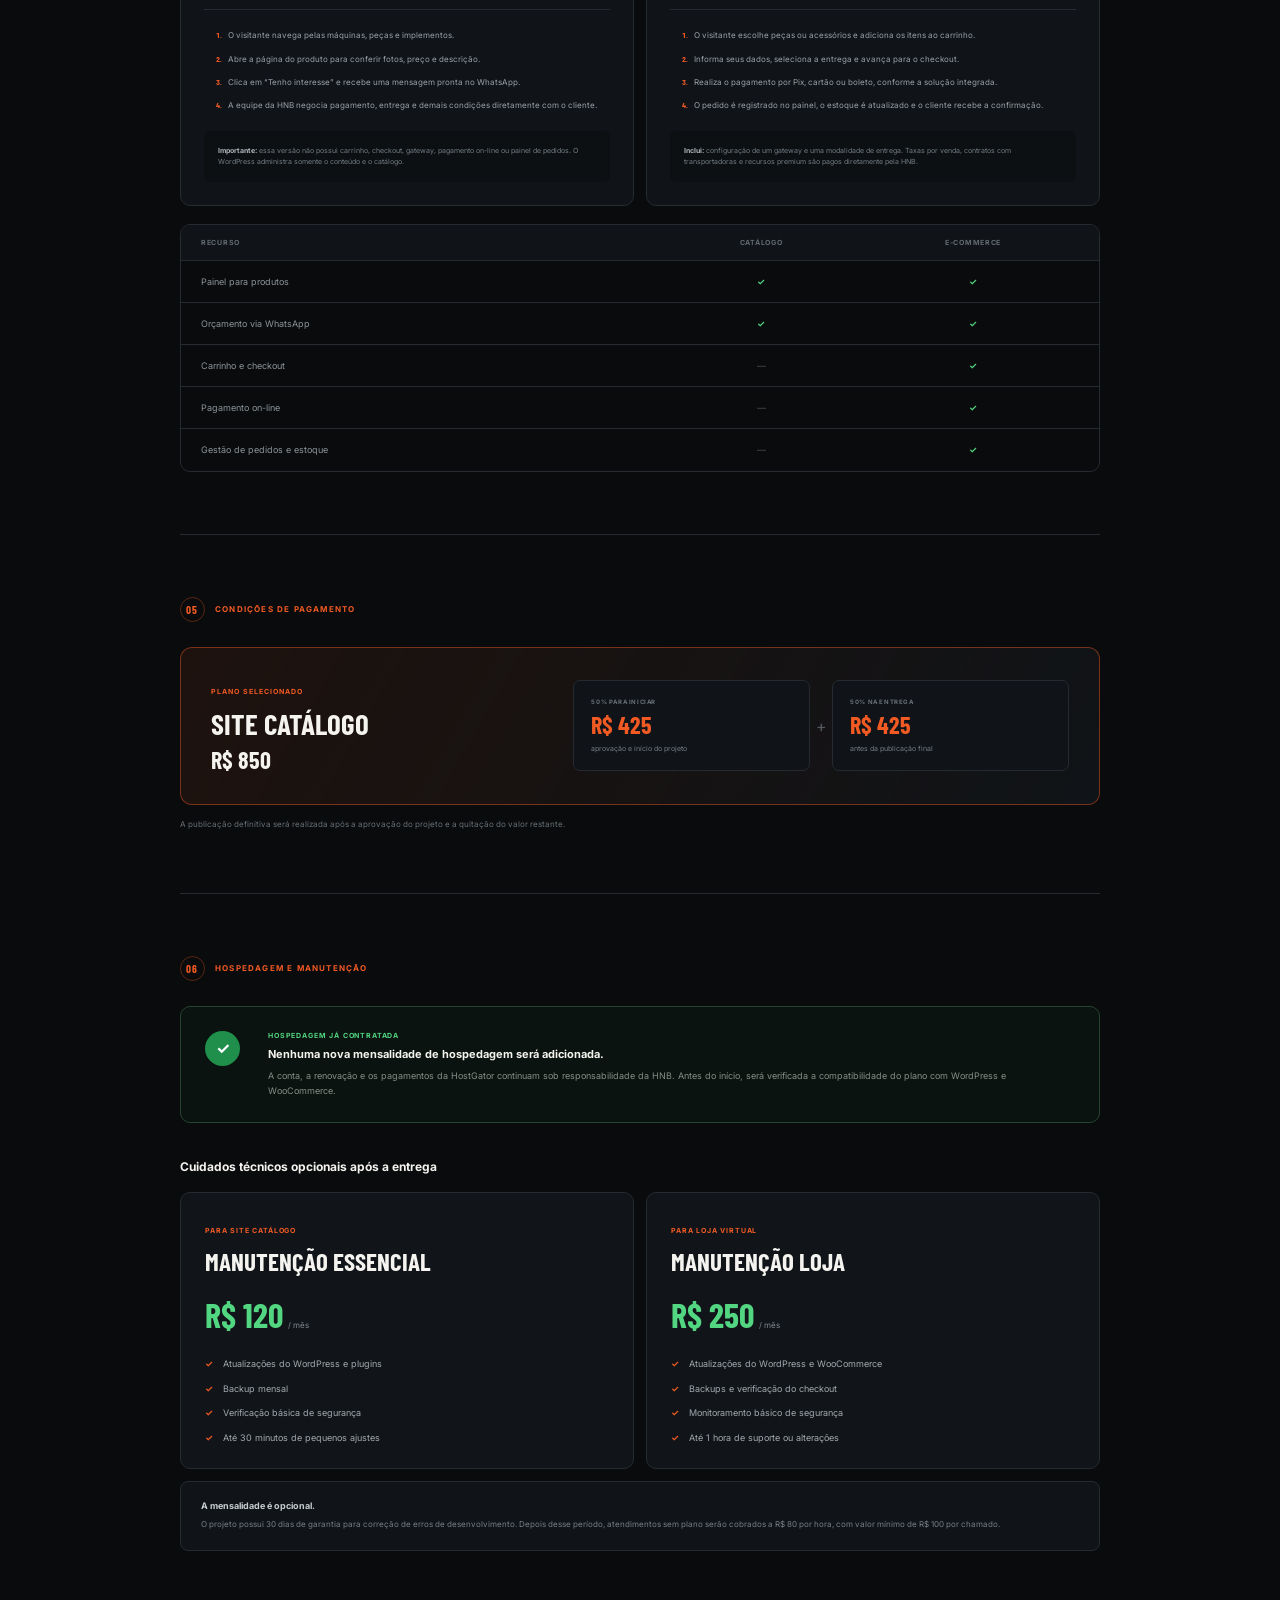
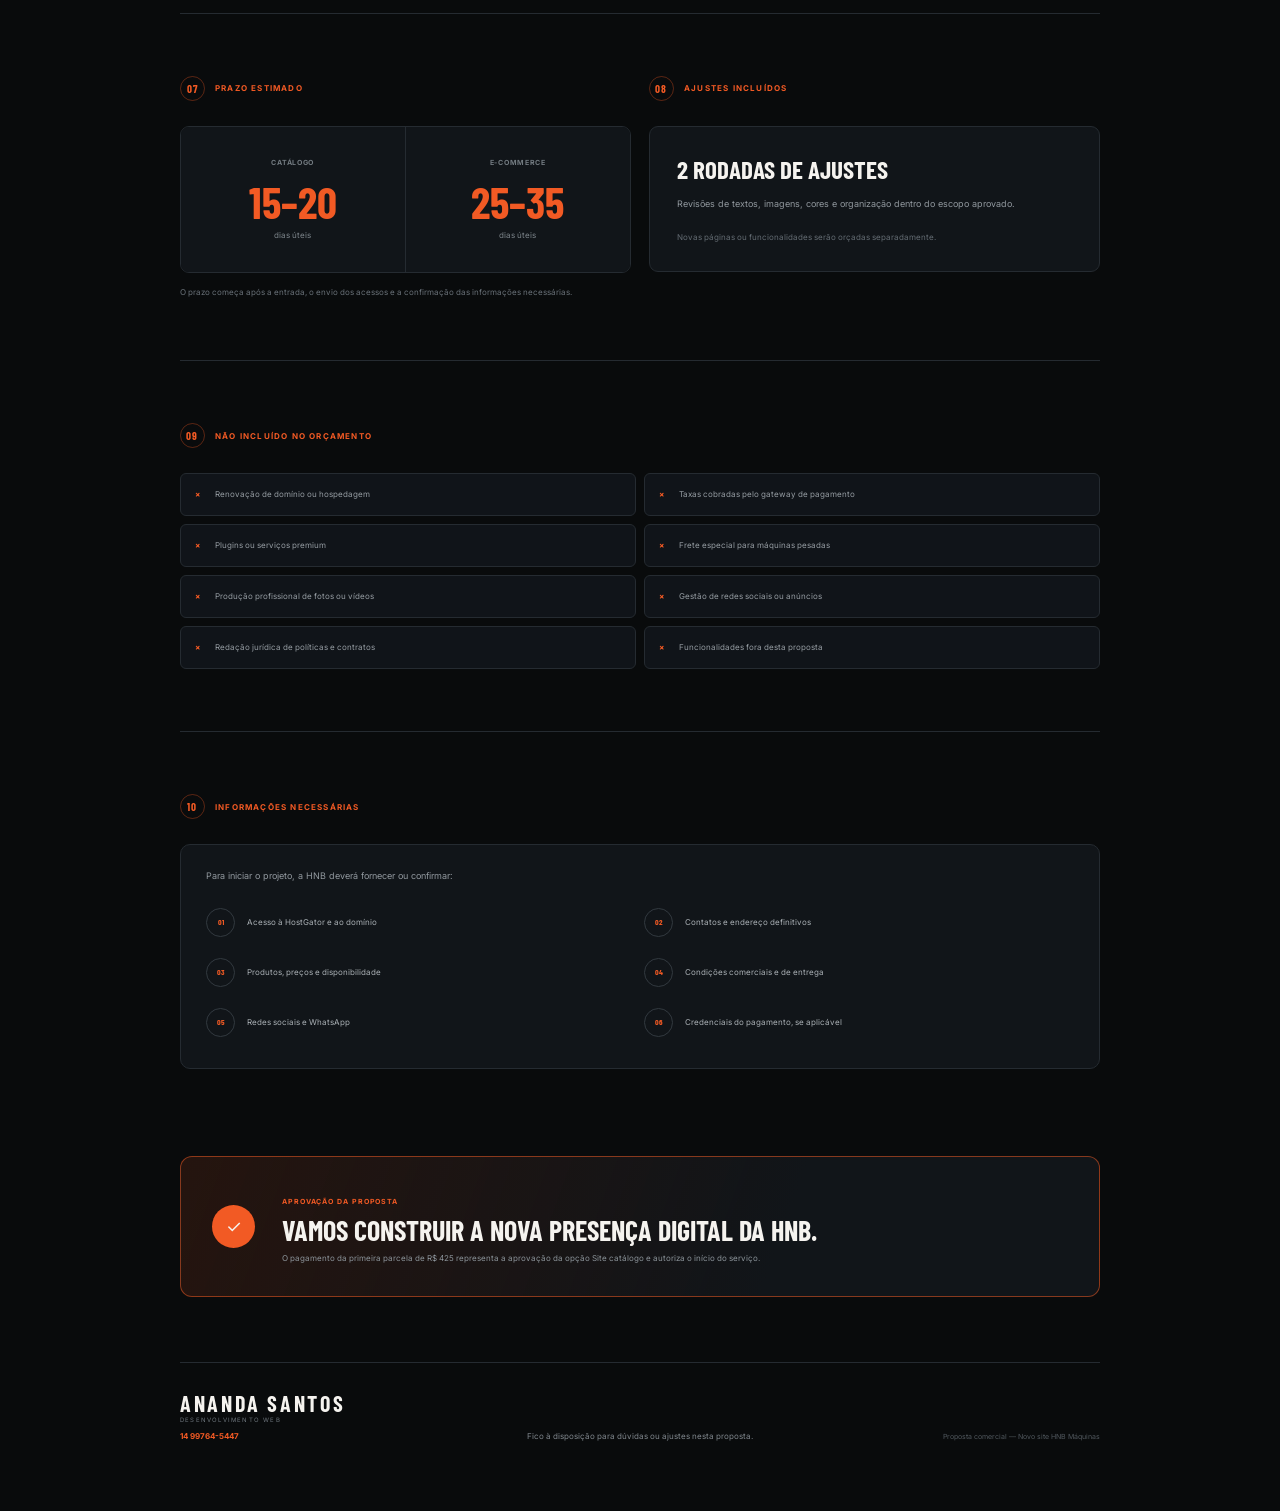
==== commit 40f5077f: "Corrige referência do CSS (styles.css -> style.css)" ====
--- a/index.html
+++ b/index.html
@@ -8,7 +8,7 @@
     <link rel="preconnect" href="https://fonts.googleapis.com" />
     <link rel="preconnect" href="https://fonts.gstatic.com" crossorigin />
     <link href="https://fonts.googleapis.com/css2?family=Barlow+Condensed:wght@600;700;800&family=Inter:wght@400;500;600;700&display=swap" rel="stylesheet" />
-    <link rel="stylesheet" href="styles.css" />
+    <link rel="stylesheet" href="style.css" />
   </head>
   <body>
     <div class="page-glow page-glow--one"></div>
--- a/style.css
+++ b/style.css
@@ -0,0 +1,249 @@
+:root {
+  --bg: #090b0c;
+  --panel: #111519;
+  --panel-2: #151a1f;
+  --line: #252b31;
+  --text: #f5f3ef;
+  --muted: #969ca2;
+  --orange: #f25a24;
+  --orange-soft: rgba(242, 90, 36, 0.12);
+  --green: #52d681;
+  --display: "Barlow Condensed", sans-serif;
+  --body: "Inter", sans-serif;
+}
+
+* { box-sizing: border-box; }
+html { scroll-behavior: smooth; }
+body {
+  min-height: 100vh;
+  margin: 0;
+  overflow-x: hidden;
+  background: var(--bg);
+  color: var(--text);
+  font-family: var(--body);
+  -webkit-font-smoothing: antialiased;
+}
+
+body::before {
+  position: fixed;
+  inset: 0;
+  z-index: -3;
+  background-image:
+    linear-gradient(rgba(255,255,255,.018) 1px, transparent 1px),
+    linear-gradient(90deg, rgba(255,255,255,.018) 1px, transparent 1px);
+  background-size: 54px 54px;
+  content: "";
+  mask-image: linear-gradient(to bottom, black, transparent 75%);
+}
+
+.page-glow { position: fixed; z-index: -2; border-radius: 50%; filter: blur(120px); pointer-events: none; }
+.page-glow--one { top: -220px; left: -220px; width: 520px; height: 520px; background: rgba(242,90,36,.12); }
+.page-glow--two { right: -280px; bottom: 15%; width: 600px; height: 600px; background: rgba(242,90,36,.06); }
+
+.proposal { width: min(calc(100% - 42px), 920px); margin: 0 auto; padding: 58px 0 70px; }
+.proposal-header { display: flex; align-items: center; justify-content: space-between; padding-bottom: 30px; border-bottom: 1px solid var(--line); }
+.client-brand { display: flex; align-items: center; gap: 14px; }
+.client-brand img { width: 62px; height: 62px; object-fit: cover; border: 1px solid #30363b; border-radius: 14px; }
+.client-brand div { display: flex; flex-direction: column; line-height: .85; }
+.client-brand strong { font-family: var(--display); font-size: 31px; letter-spacing: .08em; }
+.client-brand span { margin-top: 8px; color: #9da2a6; font-size: 8px; font-weight: 700; letter-spacing: .36em; }
+.proposal-meta { display: flex; flex-direction: column; align-items: flex-end; gap: 7px; color: #727980; font-size: 8px; font-weight: 700; letter-spacing: .13em; }
+
+.hero { padding: 74px 0 68px; }
+.pill { display: inline-flex; min-height: 30px; align-items: center; gap: 9px; padding: 0 12px; border: 1px solid rgba(242,90,36,.4); border-radius: 20px; background: var(--orange-soft); color: #ff8d65; font-size: 8px; font-weight: 700; letter-spacing: .12em; text-transform: uppercase; }
+.pill i { width: 6px; height: 6px; border-radius: 50%; background: var(--orange); box-shadow: 0 0 0 4px rgba(242,90,36,.12); }
+.overline { margin: 28px 0 12px; color: #8b9298; font-size: 9px; font-weight: 700; letter-spacing: .18em; }
+h1, h2, h3, p { margin-top: 0; }
+h1, h2, .price-card h3, .payment-box h3, .approval h2 { font-family: var(--display); text-transform: uppercase; }
+h1 { max-width: 820px; margin-bottom: 24px; font-size: clamp(57px, 8vw, 88px); line-height: .9; letter-spacing: -.035em; }
+h1 em, h2 em { color: var(--orange); font-style: normal; }
+.hero__lead { max-width: 700px; margin-bottom: 38px; color: #a9afb4; font-size: 14px; line-height: 1.8; }
+.hero__line { height: 1px; background: linear-gradient(90deg, var(--orange), var(--line) 28%, var(--line)); }
+.hero__summary { display: grid; grid-template-columns: 1.4fr 1fr .6fr; gap: 20px; padding-top: 25px; }
+.hero__summary div { display: flex; flex-direction: column; gap: 8px; }
+.hero__summary span { color: #686f75; font-size: 7px; font-weight: 700; letter-spacing: .15em; }
+.hero__summary strong { font-size: 11px; }
+
+.section { padding: 62px 0; border-top: 1px solid var(--line); }
+.section-label { display: flex; align-items: center; gap: 10px; margin-bottom: 25px; color: var(--orange); font-size: 8px; font-weight: 700; letter-spacing: .15em; text-transform: uppercase; }
+.section-label span { display: grid; width: 25px; height: 25px; place-items: center; border: 1px solid rgba(242,90,36,.35); border-radius: 50%; font-family: var(--display); font-size: 11px; }
+.section > h2 { margin-bottom: 35px; font-size: clamp(42px, 6vw, 61px); line-height: .92; letter-spacing: -.025em; }
+.intro-grid { display: grid; grid-template-columns: 1fr 1fr; gap: 40px; }
+.intro-grid p { margin: 0; color: #a4aab0; font-size: 12px; line-height: 1.85; }
+
+.scope-card { overflow: hidden; border: 1px solid var(--line); border-radius: 12px; background: rgba(17,21,25,.92); }
+.scope-card article { display: grid; grid-template-columns: 42px 1fr; gap: 15px; padding: 20px 23px; border-bottom: 1px solid var(--line); }
+.scope-card article:last-child { border: 0; }
+.scope-card__number { color: var(--orange); font-family: var(--display); font-size: 15px; font-weight: 700; }
+.scope-card h3 { margin: 0 0 6px; font-size: 11px; }
+.scope-card p { margin: 0; color: #8d949a; font-size: 10px; line-height: 1.65; }
+
+.journey { overflow: hidden; border: 1px solid var(--line); border-radius: 12px; background: var(--panel); }
+.journey__head { display: flex; align-items: center; justify-content: space-between; padding: 18px 22px; border-bottom: 1px solid var(--line); background: #0e1215; }
+.journey__head div { display: flex; flex-direction: column; gap: 4px; }
+.journey__head span { color: #6e767d; font-size: 7px; font-weight: 700; letter-spacing: .13em; }
+.journey__head strong { font-size: 10px; }
+.journey__head small { padding: 6px 9px; border: 1px solid var(--line); border-radius: 4px; color: #7f878e; font-size: 7px; }
+.journey__steps { padding: 9px; }
+.journey__steps article { display: grid; grid-template-columns: 35px 1fr; gap: 13px; padding: 16px; border-bottom: 1px solid #20262b; border-radius: 7px; }
+.journey__steps article:last-child { border: 0; }
+.journey__steps article:hover { background: var(--panel-2); }
+.journey__steps b { display: grid; width: 28px; height: 28px; place-items: center; border-radius: 50%; background: var(--orange); color: white; font-family: var(--display); font-size: 14px; }
+.journey__steps strong { display: block; margin-bottom: 5px; font-size: 10px; }
+.journey__steps p { margin: 0; color: #7e868c; font-size: 9px; line-height: 1.55; }
+
+.pricing-grid { display: grid; grid-template-columns: 1fr 1fr; gap: 14px; }
+.price-card { position: relative; display: flex; min-width: 0; flex-direction: column; padding: 27px; border: 1px solid var(--line); border-radius: 13px; background: linear-gradient(145deg, #13171b, #0f1215); transition: .28s ease; }
+.price-card:hover, .price-card.is-active { border-color: rgba(242,90,36,.6); transform: translateY(-3px); }
+.price-card--featured { background: linear-gradient(145deg, rgba(242,90,36,.1), #101316 42%); }
+.price-card__top { display: flex; min-height: 25px; align-items: center; justify-content: space-between; }
+.recommendation, .price-card__tag { padding: 6px 8px; border-radius: 3px; background: var(--orange); color: white; font-size: 7px; font-weight: 700; letter-spacing: .11em; }
+.price-card__tag { background: #252c31; color: #acb3b8; }
+.price-card__icon { color: #3a4147; font-family: var(--display); font-size: 20px; font-weight: 700; }
+.price-card__type { margin: 25px 0 7px; color: var(--orange); font-size: 7px; font-weight: 700; letter-spacing: .15em; }
+.price-card h3 { margin-bottom: 12px; font-size: 35px; line-height: .95; }
+.price-card__description { min-height: 54px; margin-bottom: 23px; color: #8f969c; font-size: 10px; line-height: 1.65; }
+.price { padding: 21px 0; border-top: 1px solid var(--line); border-bottom: 1px solid var(--line); }
+.price small, .price span { display: block; color: #646c73; font-size: 7px; font-weight: 700; letter-spacing: .12em; }
+.price strong { display: block; margin: 7px 0 4px; font-family: var(--display); font-size: 45px; line-height: 1; }
+.price sup { color: var(--orange); font-size: 17px; }
+.price-card ul, .maintenance-grid ul { display: flex; flex-direction: column; gap: 11px; margin: 22px 0 27px; padding: 0; list-style: none; }
+.price-card li, .maintenance-grid li { position: relative; padding-left: 18px; color: #a3a9ae; font-size: 9px; line-height: 1.5; }
+.price-card li::before, .maintenance-grid li::before { position: absolute; left: 0; color: var(--orange); content: "✓"; font-weight: 700; }
+.select-plan { display: flex; width: 100%; min-height: 42px; align-items: center; justify-content: space-between; margin-top: auto; padding: 0 15px; border: 1px solid #30373d; border-radius: 5px; background: transparent; color: #afb5ba; cursor: pointer; font-size: 8px; font-weight: 700; letter-spacing: .08em; text-transform: uppercase; transition: .22s ease; }
+.select-plan:hover, .select-plan.is-selected { border-color: var(--orange); background: var(--orange); color: white; }
+
+.plan-details { display: grid; grid-template-columns: 1fr 1fr; gap: 12px; margin-top: 18px; }
+.plan-details > article { padding: 23px; border: 1px solid var(--line); border-radius: 10px; background: #101419; }
+.plan-details__title { display: flex; align-items: center; gap: 12px; padding-bottom: 17px; border-bottom: 1px solid var(--line); }
+.plan-details__title > span { display: grid; width: 31px; height: 31px; flex: 0 0 31px; place-items: center; border-radius: 50%; background: var(--orange-soft); color: var(--orange); font-family: var(--display); font-size: 14px; font-weight: 700; }
+.plan-details__title div { display: flex; flex-direction: column; gap: 3px; }
+.plan-details__title small { color: #697178; font-size: 6px; font-weight: 700; letter-spacing: .13em; }
+.plan-details__title strong { font-family: var(--display); font-size: 19px; text-transform: uppercase; }
+.plan-details ol { display: flex; flex-direction: column; gap: 11px; margin: 19px 0; padding-left: 20px; }
+.plan-details li { padding-left: 4px; color: #9aa1a6; font-size: 8px; line-height: 1.55; }
+.plan-details li::marker { color: var(--orange); font-family: var(--display); font-weight: 700; }
+.plan-details > article > p { margin: 0; padding: 14px; border-radius: 6px; background: #0c1013; color: #747c82; font-size: 7px; line-height: 1.65; }
+.plan-details p b { color: #abb1b6; }
+
+.comparison { margin-top: 18px; overflow: hidden; border: 1px solid var(--line); border-radius: 10px; }
+.comparison__row { display: grid; grid-template-columns: 1.5fr .7fr .7fr; align-items: center; min-height: 42px; padding: 0 20px; border-bottom: 1px solid var(--line); color: #8c949a; font-size: 9px; }
+.comparison__row:last-child { border: 0; }
+.comparison__row span:not(:first-child), .comparison__row b, .comparison__row i { text-align: center; }
+.comparison__row b { color: var(--green); }
+.comparison__row i { color: #4d555b; font-style: normal; }
+.comparison__head { min-height: 36px; background: #101419; color: #626a70; font-size: 7px; font-weight: 700; letter-spacing: .1em; }
+
+.payment-box { display: grid; grid-template-columns: .8fr 1.2fr; align-items: center; gap: 32px; padding: 30px; border: 1px solid rgba(242,90,36,.45); border-radius: 12px; background: linear-gradient(120deg, rgba(242,90,36,.09), rgba(17,21,25,.9)); }
+.payment-box__eyebrow { color: var(--orange); font-size: 7px; font-weight: 700; letter-spacing: .14em; }
+.payment-box h3 { margin: 8px 0 4px; font-size: 29px; }
+.payment-box > div:first-child > strong { font-family: var(--display); font-size: 24px; }
+.installments { display: grid; grid-template-columns: 1fr 22px 1fr; align-items: center; }
+.installments article { display: flex; flex-direction: column; gap: 5px; padding: 17px; border: 1px solid var(--line); border-radius: 7px; background: #101419; }
+.installments small { color: #687077; font-size: 6px; font-weight: 700; letter-spacing: .1em; }
+.installments strong { color: var(--orange); font-family: var(--display); font-size: 24px; }
+.installments span { color: #757d83; font-size: 7px; }
+.installments > i { color: #525a60; font-style: normal; text-align: center; }
+.note { margin: 13px 0 0; color: #697178; font-size: 8px; line-height: 1.6; }
+
+.hosting-status { display: grid; grid-template-columns: 45px 1fr; gap: 18px; padding: 24px; border: 1px solid #264432; border-radius: 10px; background: rgba(29,84,47,.12); }
+.hosting-status__icon { display: grid; width: 35px; height: 35px; place-items: center; border-radius: 50%; background: #1f8f4b; color: white; font-weight: 700; }
+.hosting-status span { display: block; margin-bottom: 7px; color: var(--green); font-size: 7px; font-weight: 700; letter-spacing: .12em; }
+.hosting-status strong { display: block; margin-bottom: 8px; font-size: 11px; }
+.hosting-status p { margin: 0; color: #849087; font-size: 9px; line-height: 1.65; }
+.subheading { margin: 36px 0 18px; font-size: 12px; }
+.maintenance-grid { display: grid; grid-template-columns: 1fr 1fr; gap: 12px; }
+.maintenance-grid article { padding: 24px; border: 1px solid var(--line); border-radius: 10px; background: var(--panel); }
+.maintenance-grid article > span { color: var(--orange); font-size: 7px; font-weight: 700; letter-spacing: .12em; }
+.maintenance-grid h3 { margin: 9px 0 18px; font-family: var(--display); font-size: 25px; text-transform: uppercase; }
+.maintenance-price strong { color: var(--green); font-family: var(--display); font-size: 34px; }
+.maintenance-price small { margin-left: 5px; color: #7f878e; font-size: 8px; }
+.maintenance-grid ul { margin-bottom: 0; }
+.info-box { margin-top: 12px; padding: 18px 20px; border: 1px solid var(--line); border-radius: 8px; background: #101419; }
+.info-box strong { display: block; margin-bottom: 7px; color: #c8cdd0; font-size: 9px; }
+.info-box p { margin: 0; color: #777f85; font-size: 8px; line-height: 1.65; }
+
+.two-columns { display: grid; grid-template-columns: 1fr 1fr; gap: 18px; }
+.timeline-card { display: grid; grid-template-columns: 1fr 1fr; overflow: hidden; border: 1px solid var(--line); border-radius: 9px; }
+.timeline-card article { display: flex; min-height: 145px; flex-direction: column; align-items: center; justify-content: center; border-right: 1px solid var(--line); background: var(--panel); }
+.timeline-card article:last-child { border: 0; }
+.timeline-card span { color: #737b81; font-size: 7px; font-weight: 700; letter-spacing: .1em; }
+.timeline-card strong { margin: 8px 0 2px; color: var(--orange); font-family: var(--display); font-size: 44px; }
+.timeline-card small { color: #7e868c; font-size: 8px; }
+.adjustments-card { min-height: 145px; padding: 27px; border: 1px solid var(--line); border-radius: 9px; background: var(--panel); }
+.adjustments-card strong { font-family: var(--display); font-size: 25px; text-transform: uppercase; }
+.adjustments-card p { margin: 13px 0; color: #91989e; font-size: 9px; line-height: 1.65; }
+.adjustments-card span { color: #646c73; font-size: 8px; line-height: 1.5; }
+
+.exclusions { display: grid; grid-template-columns: 1fr 1fr; gap: 8px; }
+.exclusions span { position: relative; min-height: 43px; padding: 14px 14px 14px 34px; border: 1px solid var(--line); border-radius: 6px; background: #101419; color: #969da3; font-size: 8px; line-height: 1.5; }
+.exclusions span::before { position: absolute; top: 14px; left: 14px; color: var(--orange); content: "×"; font-weight: 700; }
+.requirements { padding: 25px; border: 1px solid var(--line); border-radius: 10px; background: var(--panel); }
+.requirements > p { margin-bottom: 20px; color: #92999f; font-size: 9px; }
+.requirements__grid { display: grid; grid-template-columns: 1fr 1fr; gap: 8px; }
+.requirements__grid span { display: flex; align-items: center; gap: 12px; min-height: 42px; color: #aab0b5; font-size: 8px; }
+.requirements__grid i { display: grid; width: 29px; height: 29px; flex: 0 0 29px; place-items: center; border: 1px solid #333a40; border-radius: 50%; color: var(--orange); font-family: var(--display); font-style: normal; font-weight: 700; }
+
+.approval { display: grid; grid-template-columns: 48px 1fr; align-items: center; gap: 22px; margin-top: 25px; padding: 31px; border: 1px solid rgba(242,90,36,.52); border-radius: 12px; background: linear-gradient(110deg, rgba(242,90,36,.12), #111519 65%); }
+.approval__check { display: grid; width: 43px; height: 43px; place-items: center; border-radius: 50%; background: var(--orange); font-size: 18px; }
+.approval > div:nth-child(2) > span { color: var(--orange); font-size: 7px; font-weight: 700; letter-spacing: .13em; }
+.approval h2 { margin: 8px 0; font-size: 28px; line-height: 1; }
+.approval p { max-width: 540px; margin: 0; color: #8c949a; font-size: 8px; line-height: 1.6; }
+footer { display: grid; grid-template-columns: 1fr 1fr 1fr; align-items: end; margin-top: 65px; padding-top: 27px; border-top: 1px solid var(--line); }
+footer > div { display: flex; flex-direction: column; }
+footer strong { font-family: var(--display); font-size: 22px; letter-spacing: .12em; }
+footer div span { color: #6e767d; font-size: 6px; letter-spacing: .2em; }
+.professional-contact a { margin-top: 8px; color: var(--orange); font-size: 8px; font-weight: 700; text-decoration: none; }
+.professional-contact a:hover { color: #ff8d65; }
+footer p { margin: 0; color: #81888e; font-size: 8px; text-align: center; }
+footer small { color: #51585e; font-size: 7px; text-align: right; }
+
+.reveal { opacity: 0; transform: translateY(18px); transition: opacity .65s ease, transform .65s ease; }
+.reveal.is-visible { opacity: 1; transform: none; }
+
+@media (max-width: 720px) {
+  .proposal { width: min(calc(100% - 30px), 920px); padding-top: 25px; }
+  .proposal-header { align-items: flex-start; }
+  .client-brand img { width: 52px; height: 52px; }
+  .proposal-meta { padding-top: 5px; font-size: 6px; }
+  .proposal-meta span:first-child { display: none; }
+  .hero { padding: 54px 0; }
+  h1 { font-size: clamp(49px, 14vw, 68px); }
+  .hero__lead { font-size: 12px; }
+  .hero__summary { grid-template-columns: 1fr 1fr; }
+  .hero__summary div:last-child { display: none; }
+  .section { padding: 48px 0; }
+  .intro-grid, .pricing-grid, .plan-details, .maintenance-grid, .two-columns { grid-template-columns: 1fr; }
+  .intro-grid { gap: 15px; }
+  .price-card__description { min-height: 0; }
+  .comparison__row { grid-template-columns: 1.3fr .7fr .7fr; padding-inline: 12px; font-size: 8px; }
+  .payment-box { grid-template-columns: 1fr; }
+  .hosting-status { grid-template-columns: 35px 1fr; padding: 19px; }
+  .exclusions, .requirements__grid { grid-template-columns: 1fr; }
+  .approval { grid-template-columns: 42px 1fr; padding: 24px 20px; }
+  footer { grid-template-columns: 1fr; gap: 18px; align-items: start; }
+  footer p, footer small { text-align: left; }
+}
+
+@media (max-width: 430px) {
+  .proposal-meta { display: none; }
+  .hero__summary { grid-template-columns: 1fr; }
+  .hero__summary div:nth-child(2) { display: none; }
+  .scope-card article { grid-template-columns: 32px 1fr; padding-inline: 17px; }
+  .price-card { padding: 22px; }
+  .payment-box { padding: 22px; }
+  .installments { grid-template-columns: 1fr; gap: 7px; }
+  .installments > i { display: none; }
+  .comparison__row { grid-template-columns: 1.35fr .65fr .65fr; }
+  .timeline-card { grid-template-columns: 1fr; }
+  .timeline-card article { min-height: 120px; border-right: 0; border-bottom: 1px solid var(--line); }
+}
+
+@media print {
+  @page { size: A4; margin: 11mm; }
+  body { background: #090b0c !important; -webkit-print-color-adjust: exact; print-color-adjust: exact; }
+  .proposal { width: 100%; padding: 0; }
+  .page-glow { display: none !important; }
+  .reveal { opacity: 1 !important; transform: none !important; }
+  .section, .price-card, .payment-box, .maintenance-grid article, .approval { break-inside: avoid; }
+}
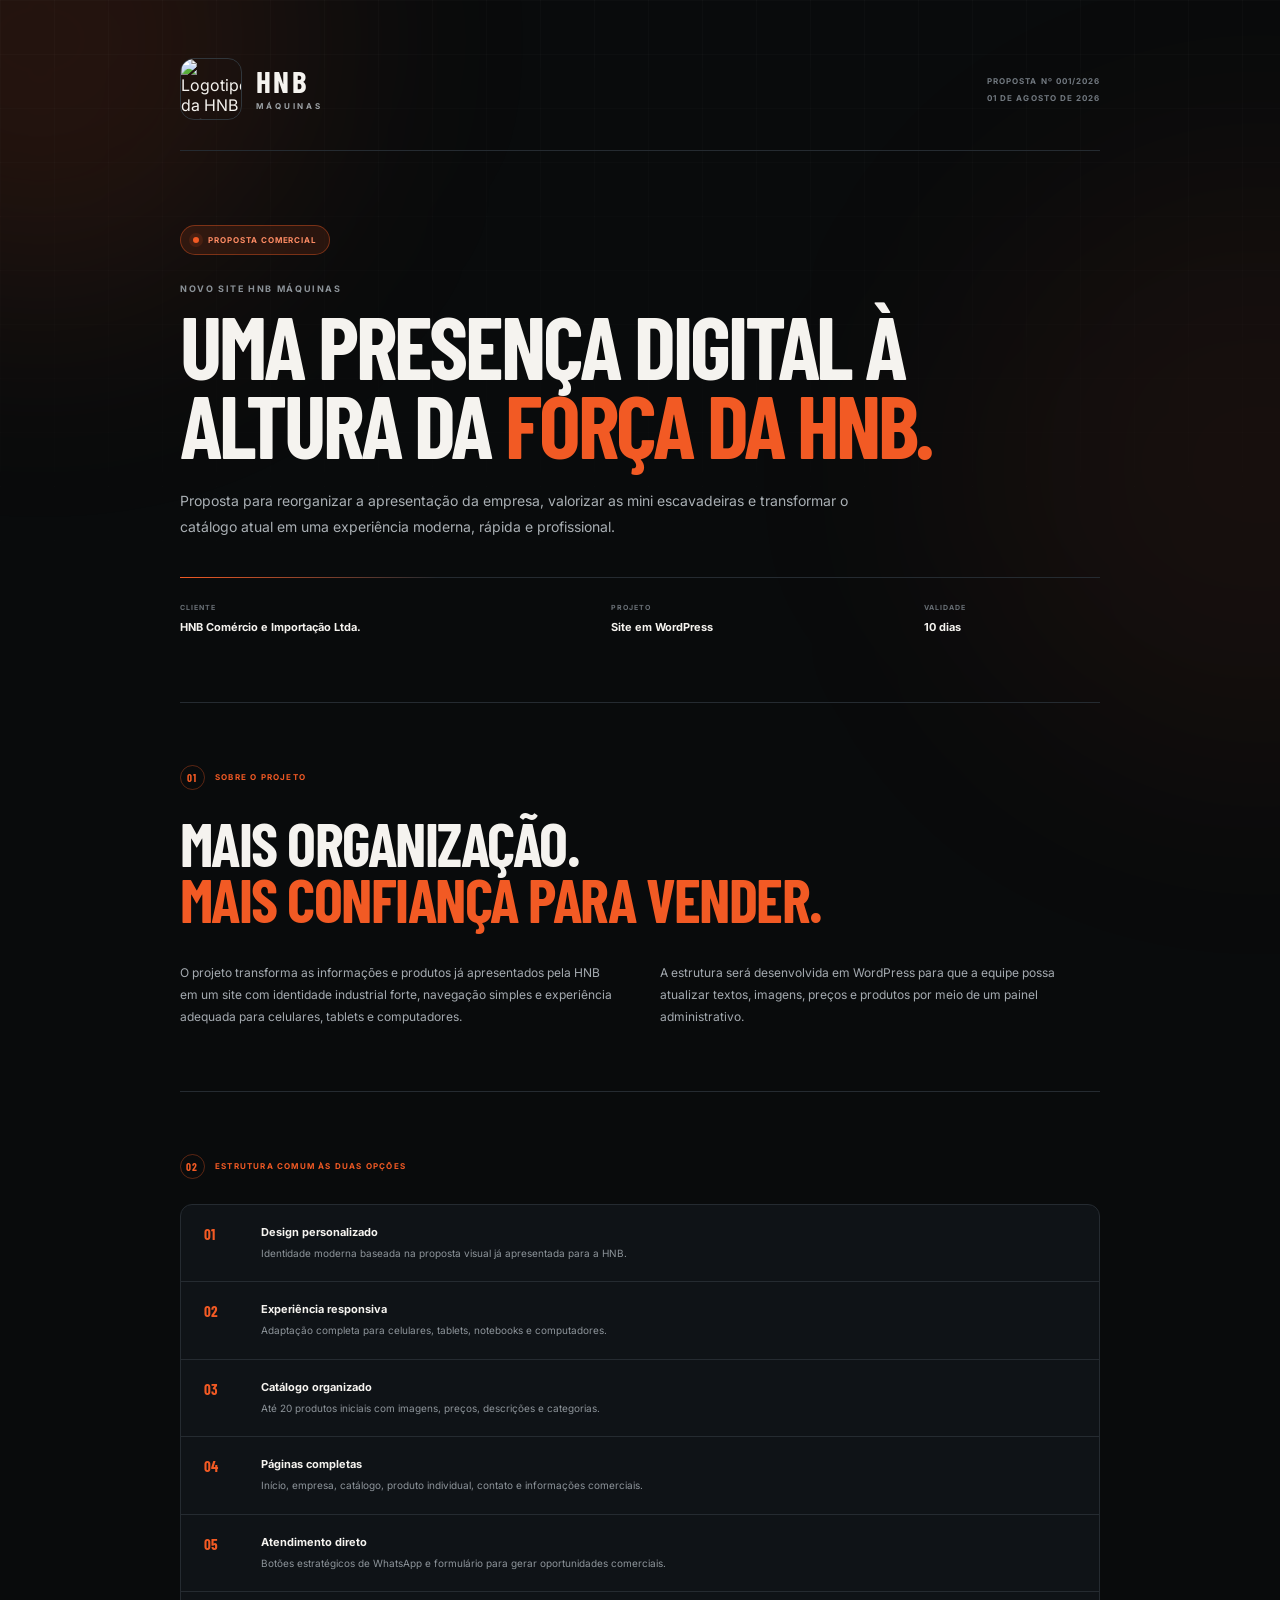
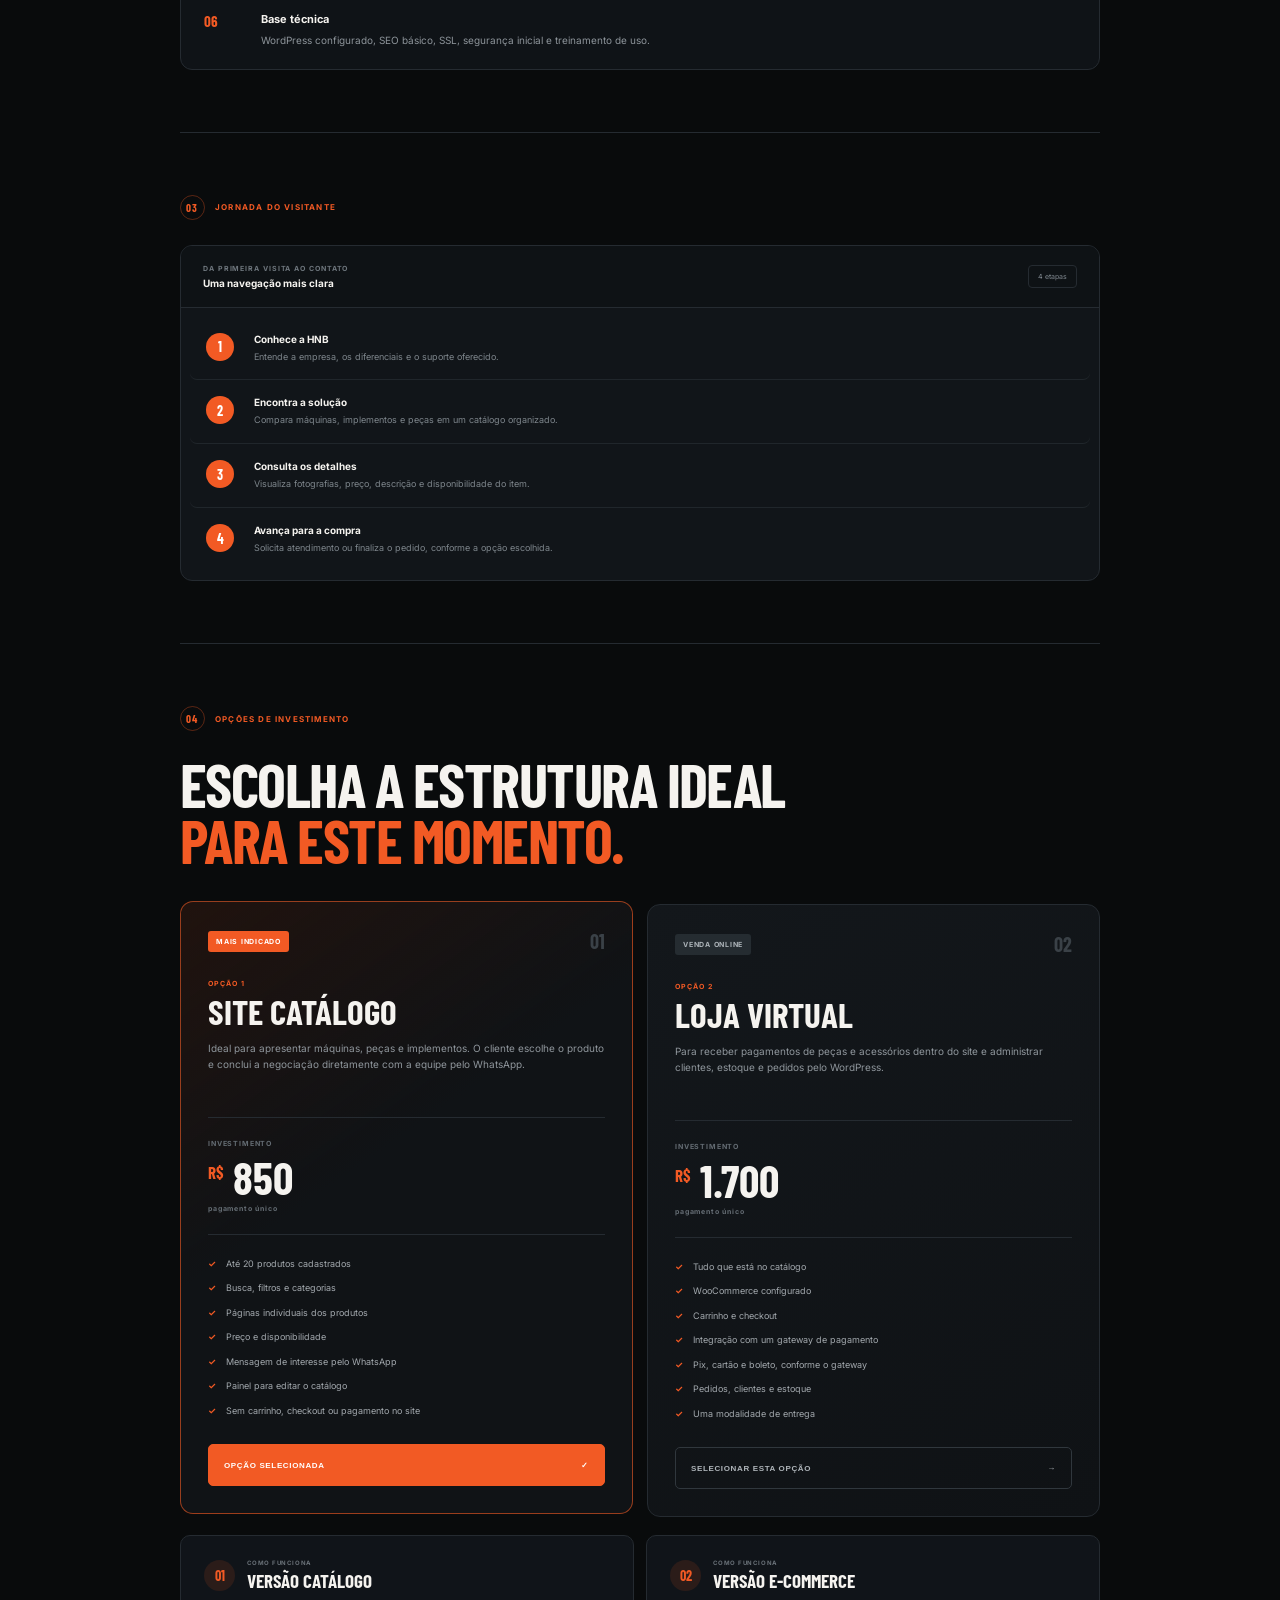
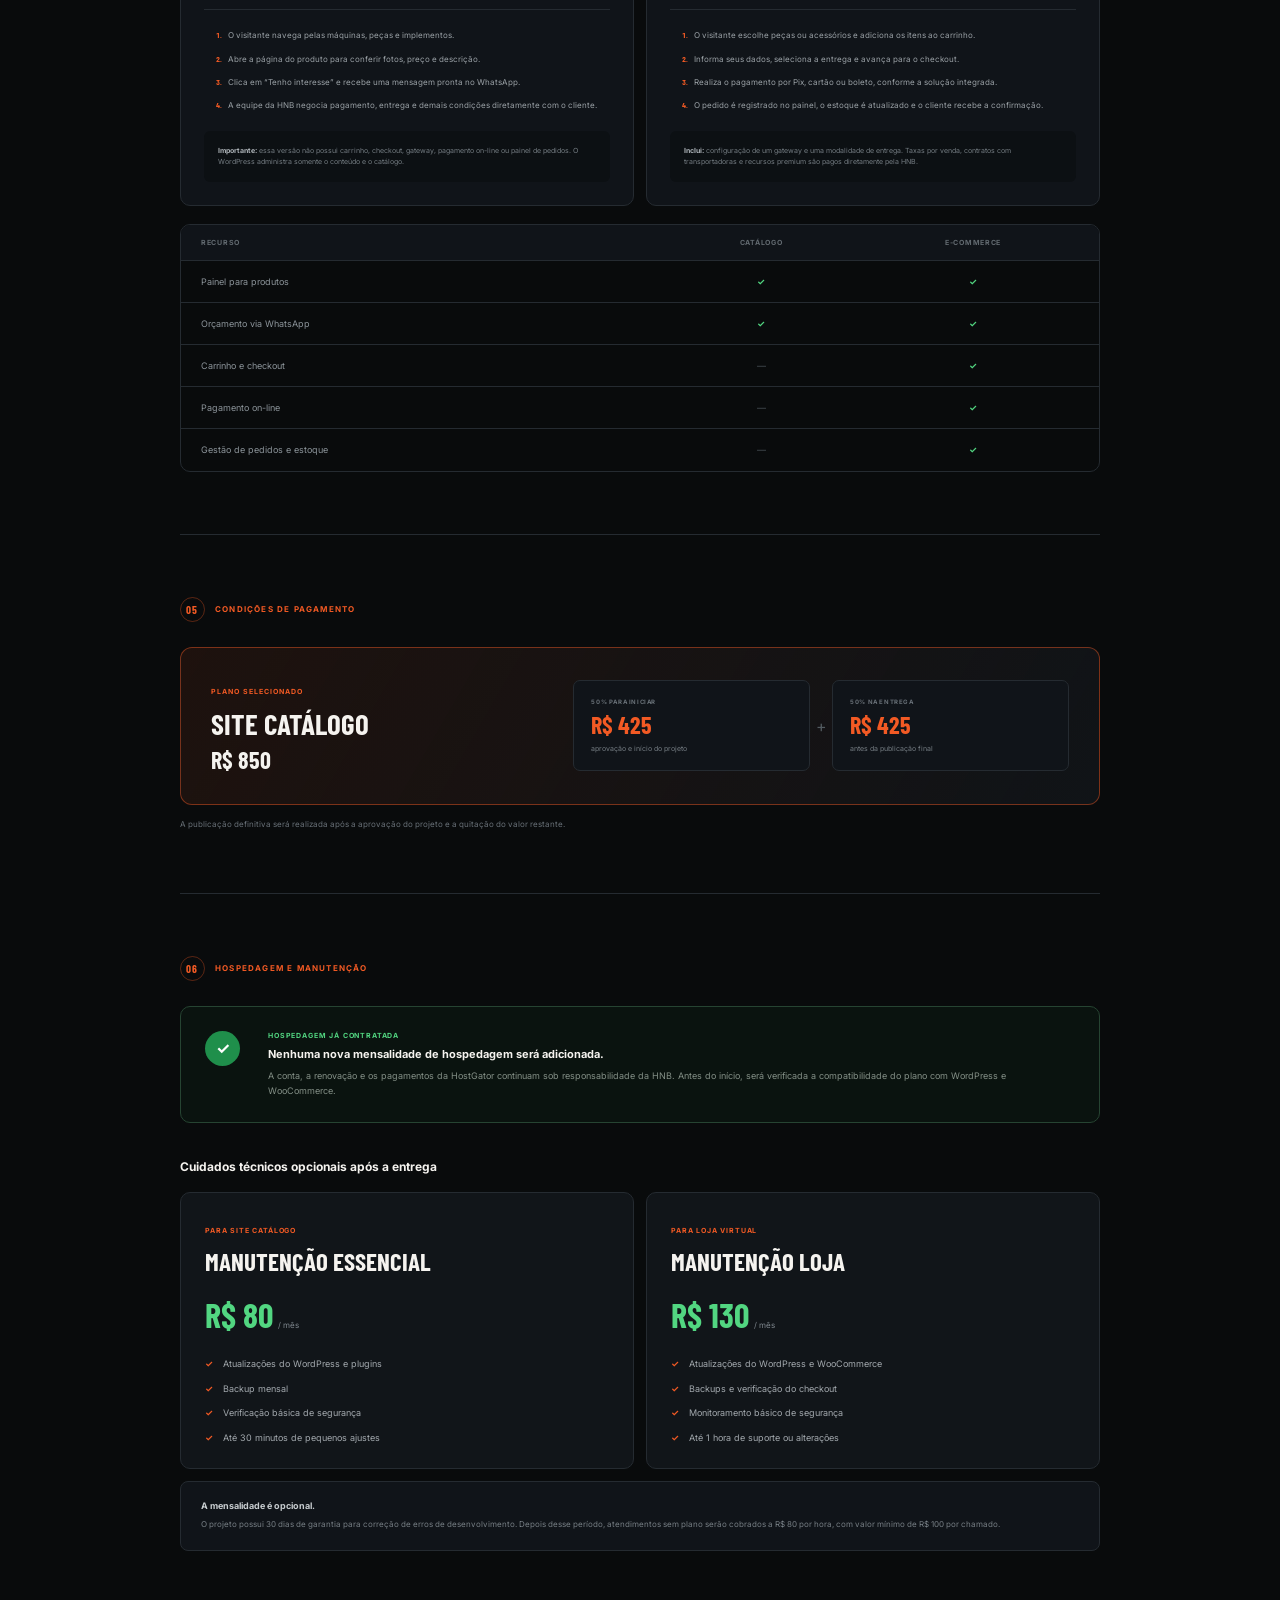
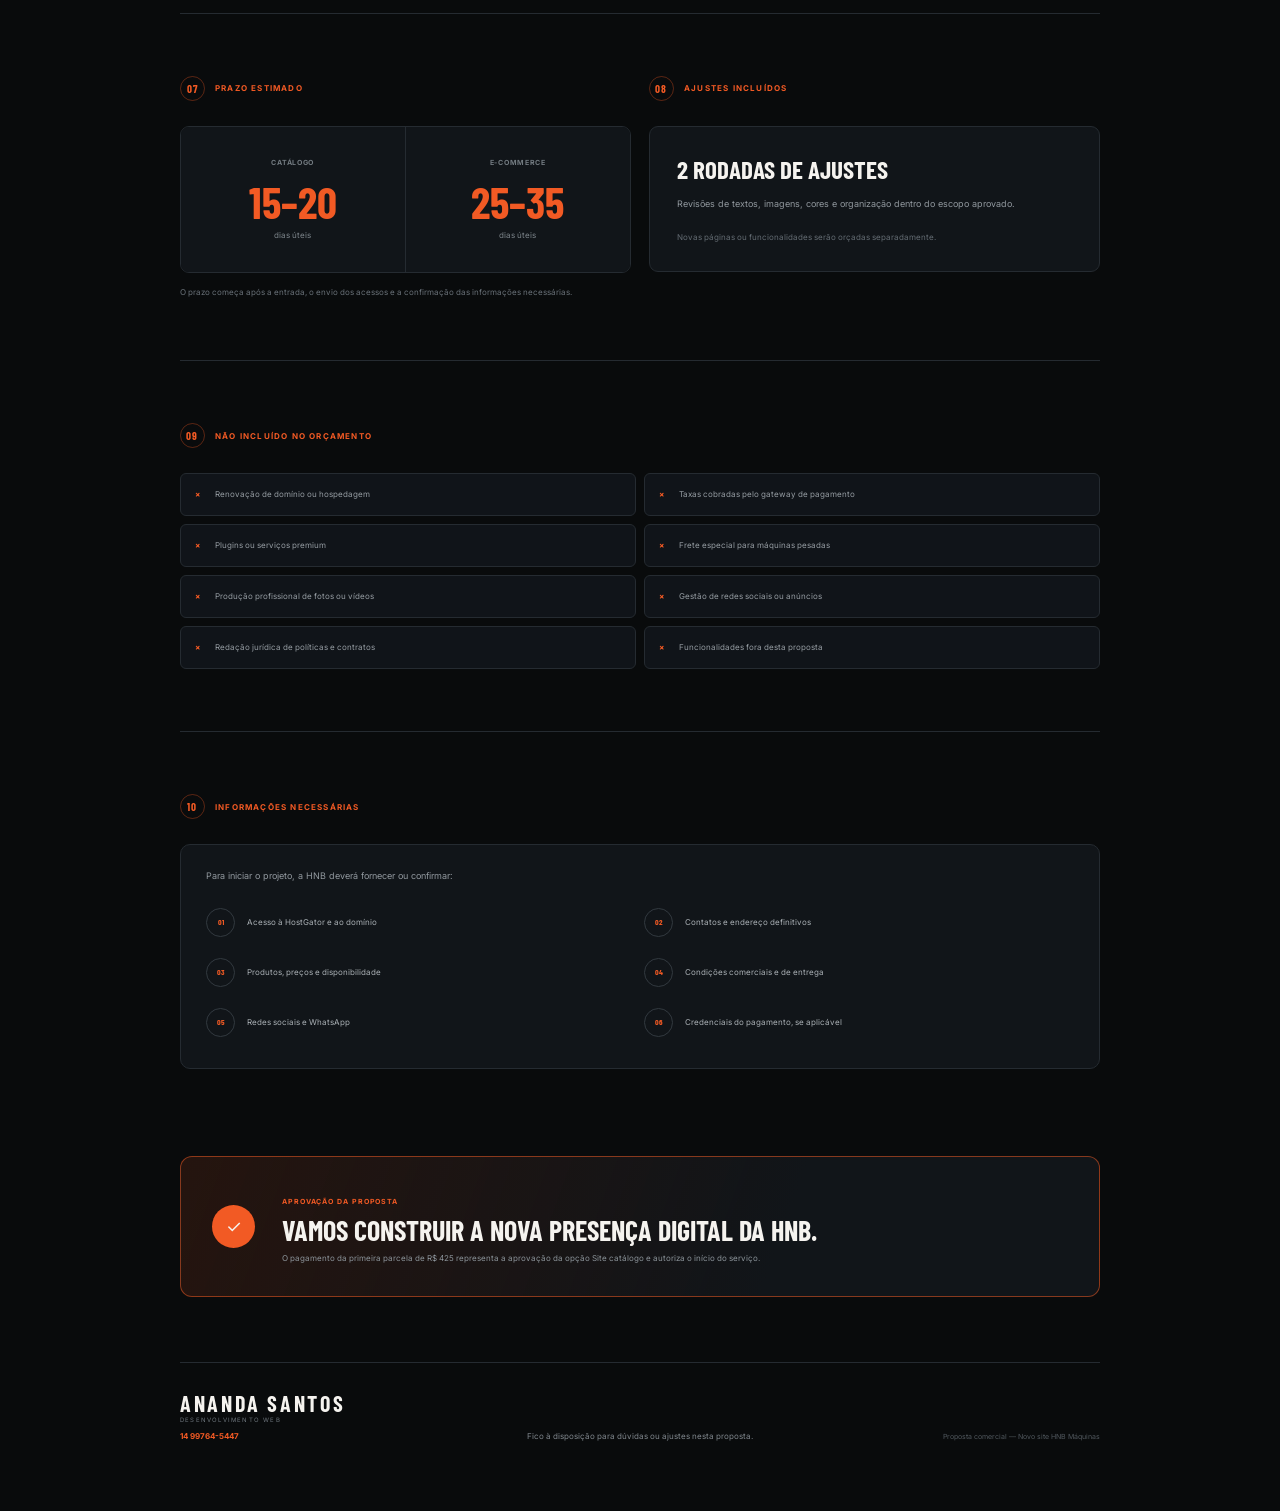
==== commit 7741f91b: "Corrige referência do CSS (styles.css -> style.css)" ====
--- a/index.html
+++ b/index.html
@@ -217,13 +217,13 @@
           <article>
             <span>PARA SITE CATÁLOGO</span>
             <h3>Manutenção Essencial</h3>
-            <div class="maintenance-price"><strong>R$ 120</strong><small>/ mês</small></div>
+            <div class="maintenance-price"><strong>R$ 80</strong><small>/ mês</small></div>
             <ul><li>Atualizações do WordPress e plugins</li><li>Backup mensal</li><li>Verificação básica de segurança</li><li>Até 30 minutos de pequenos ajustes</li></ul>
           </article>
           <article>
             <span>PARA LOJA VIRTUAL</span>
             <h3>Manutenção Loja</h3>
-            <div class="maintenance-price"><strong>R$ 250</strong><small>/ mês</small></div>
+            <div class="maintenance-price"><strong>R$ 130</strong><small>/ mês</small></div>
             <ul><li>Atualizações do WordPress e WooCommerce</li><li>Backups e verificação do checkout</li><li>Monitoramento básico de segurança</li><li>Até 1 hora de suporte ou alterações</li></ul>
           </article>
         </div>
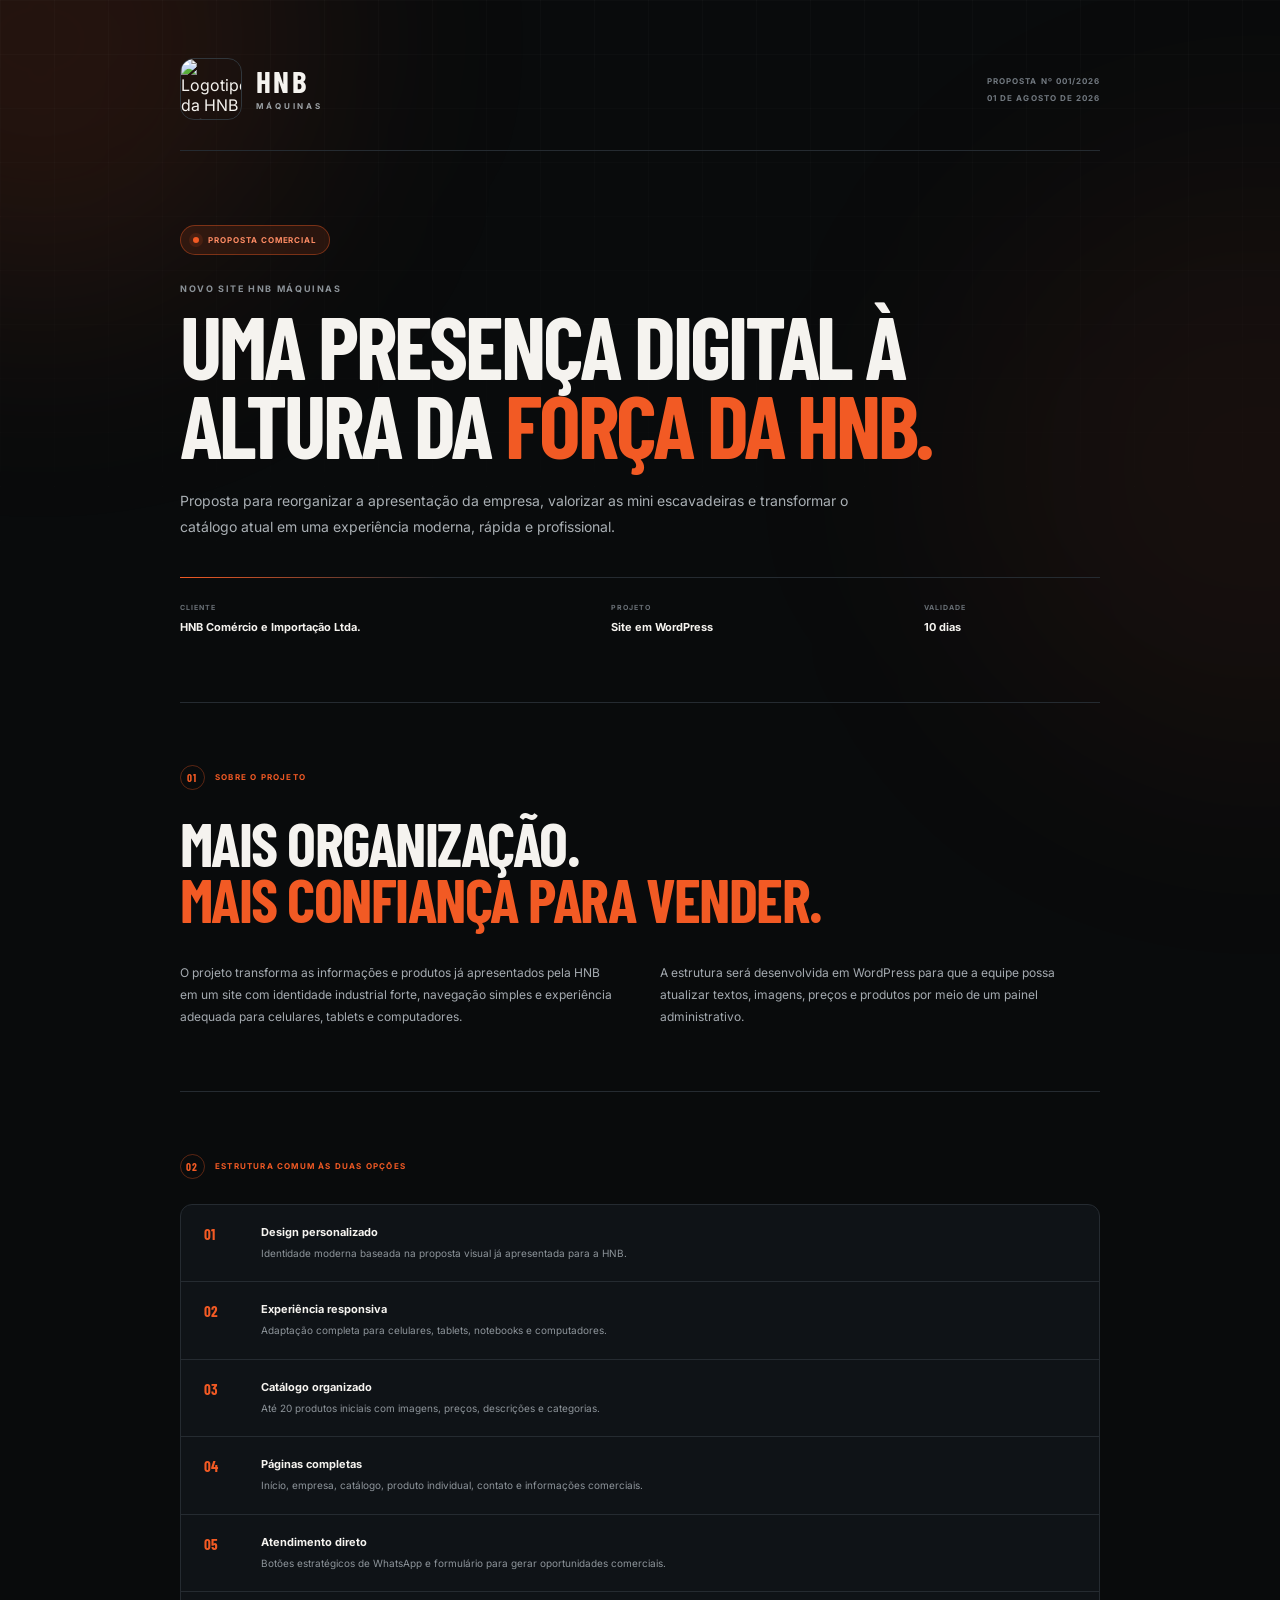
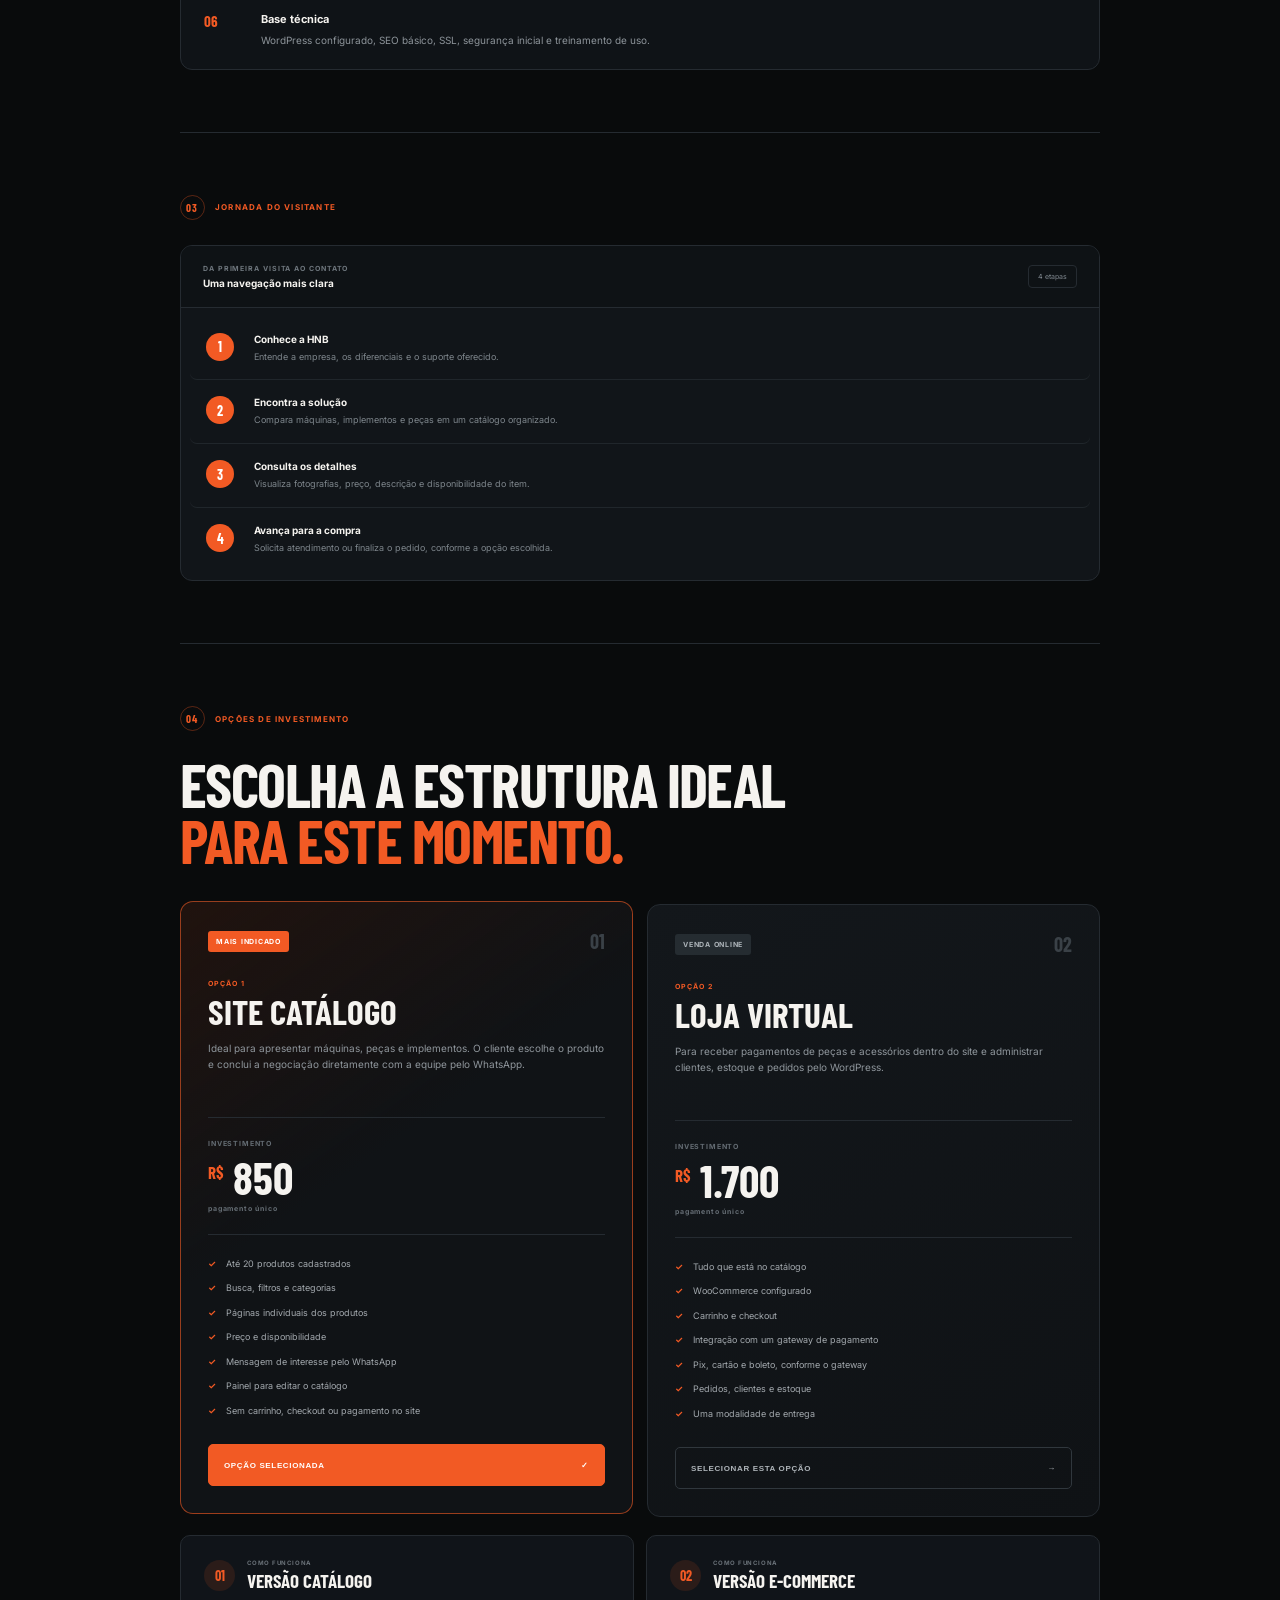
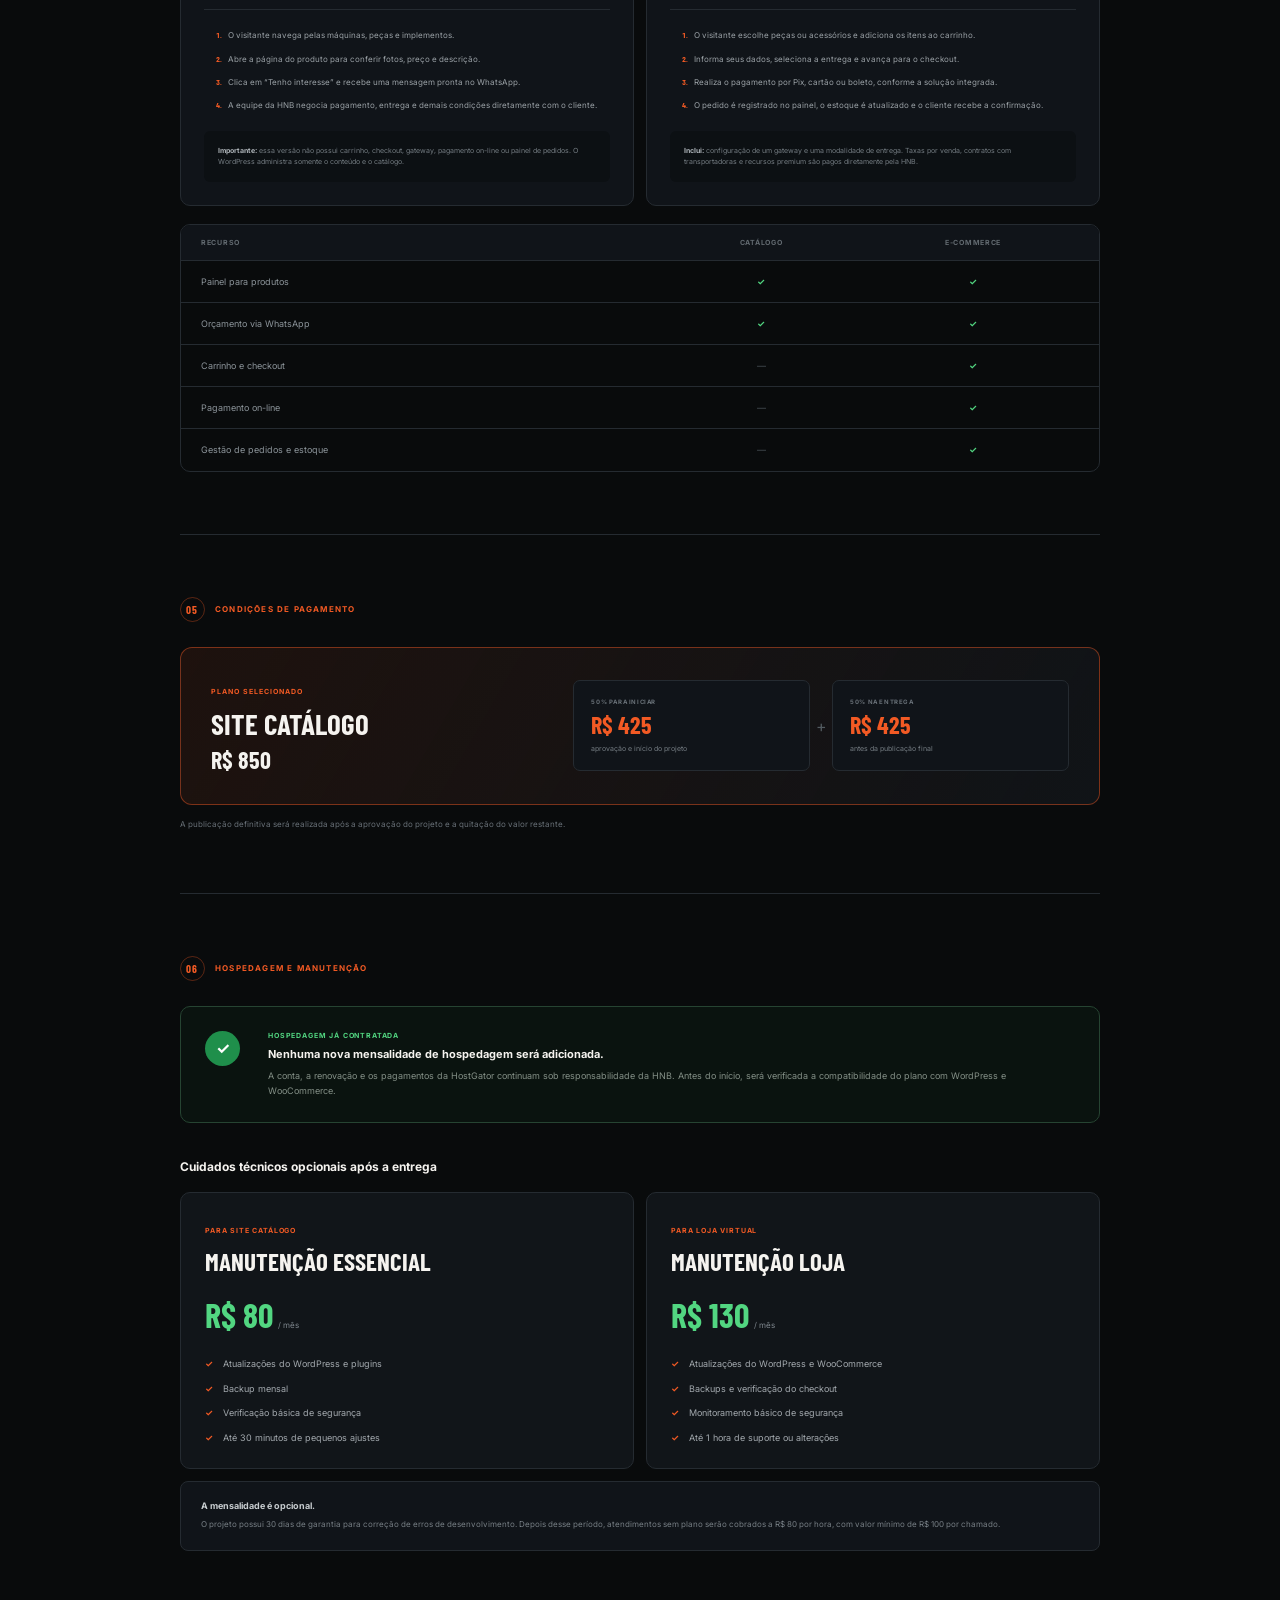
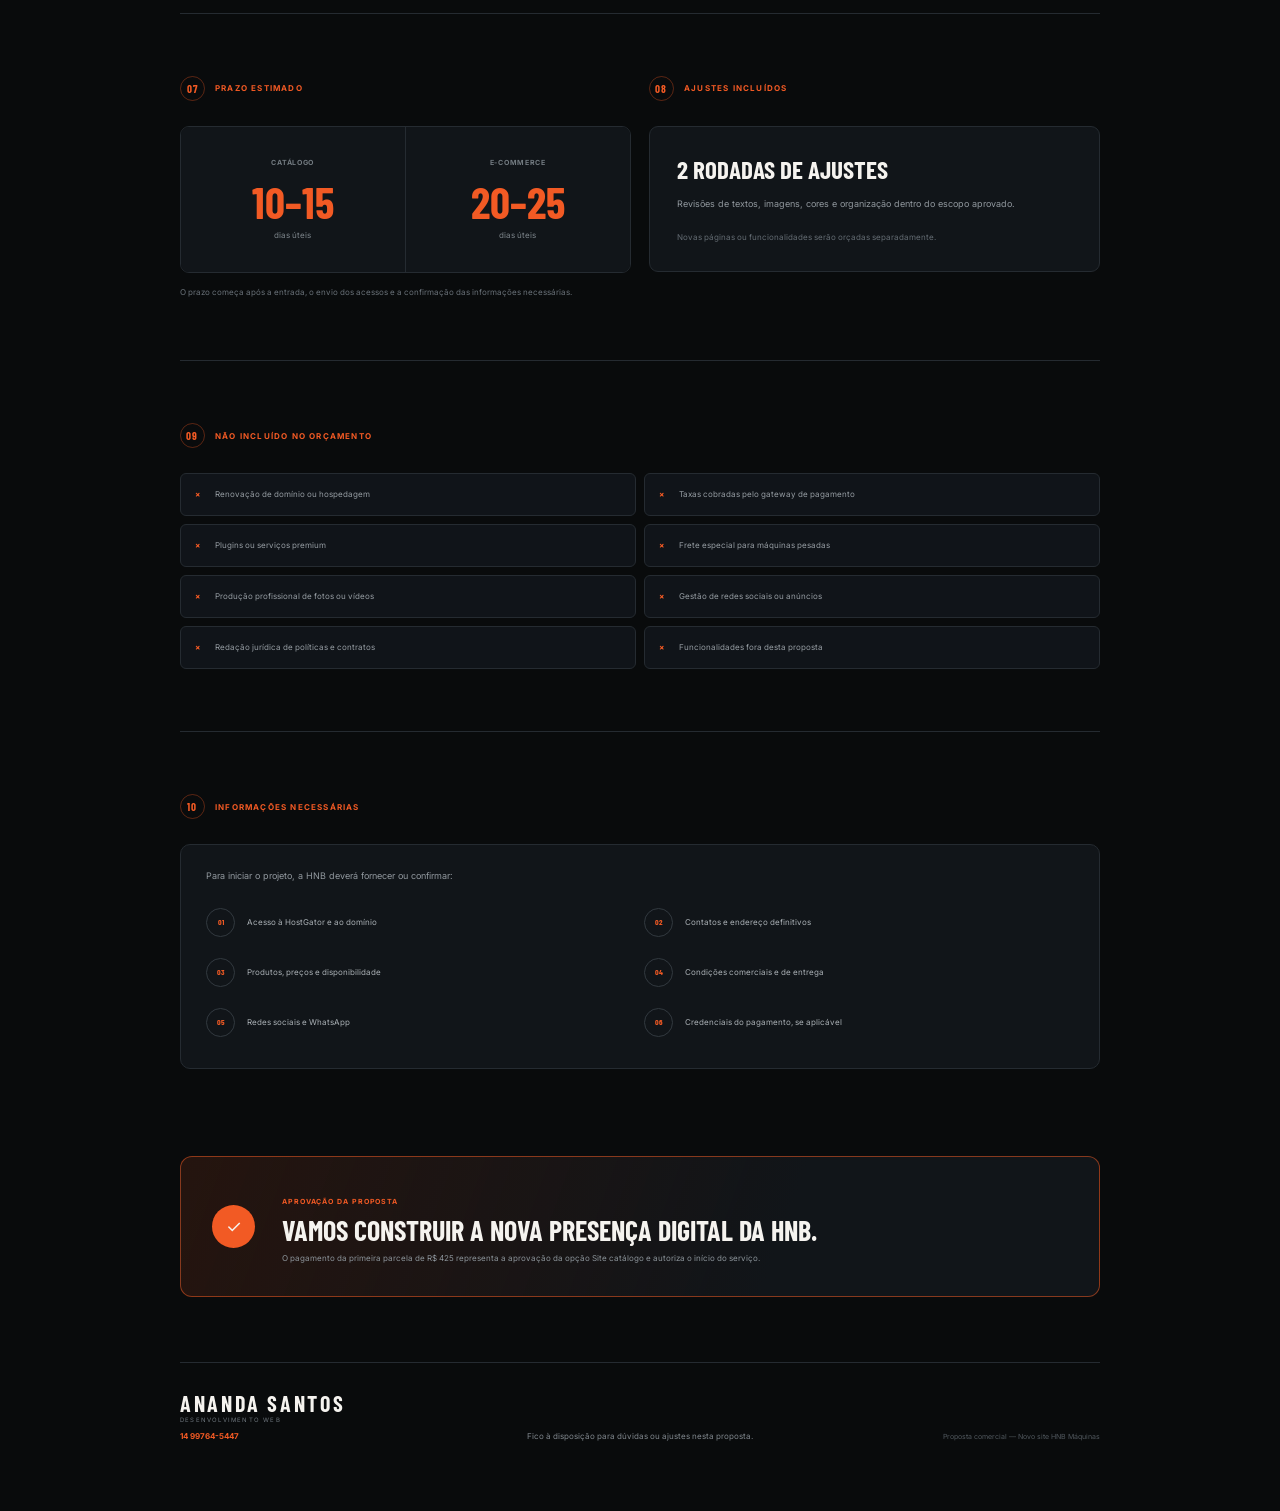
==== commit c9874d84: "Corrige referência do CSS (styles.css -> style.css)" ====
--- a/index.html
+++ b/index.html
@@ -234,8 +234,8 @@
         <div>
           <div class="section-label"><span>07</span> Prazo estimado</div>
           <div class="timeline-card">
-            <article><span>CATÁLOGO</span><strong>15–20</strong><small>dias úteis</small></article>
-            <article><span>E-COMMERCE</span><strong>25–35</strong><small>dias úteis</small></article>
+            <article><span>CATÁLOGO</span><strong>10–15</strong><small>dias úteis</small></article>
+            <article><span>E-COMMERCE</span><strong>20–25</strong><small>dias úteis</small></article>
           </div>
           <p class="note">O prazo começa após a entrada, o envio dos acessos e a confirmação das informações necessárias.</p>
         </div>
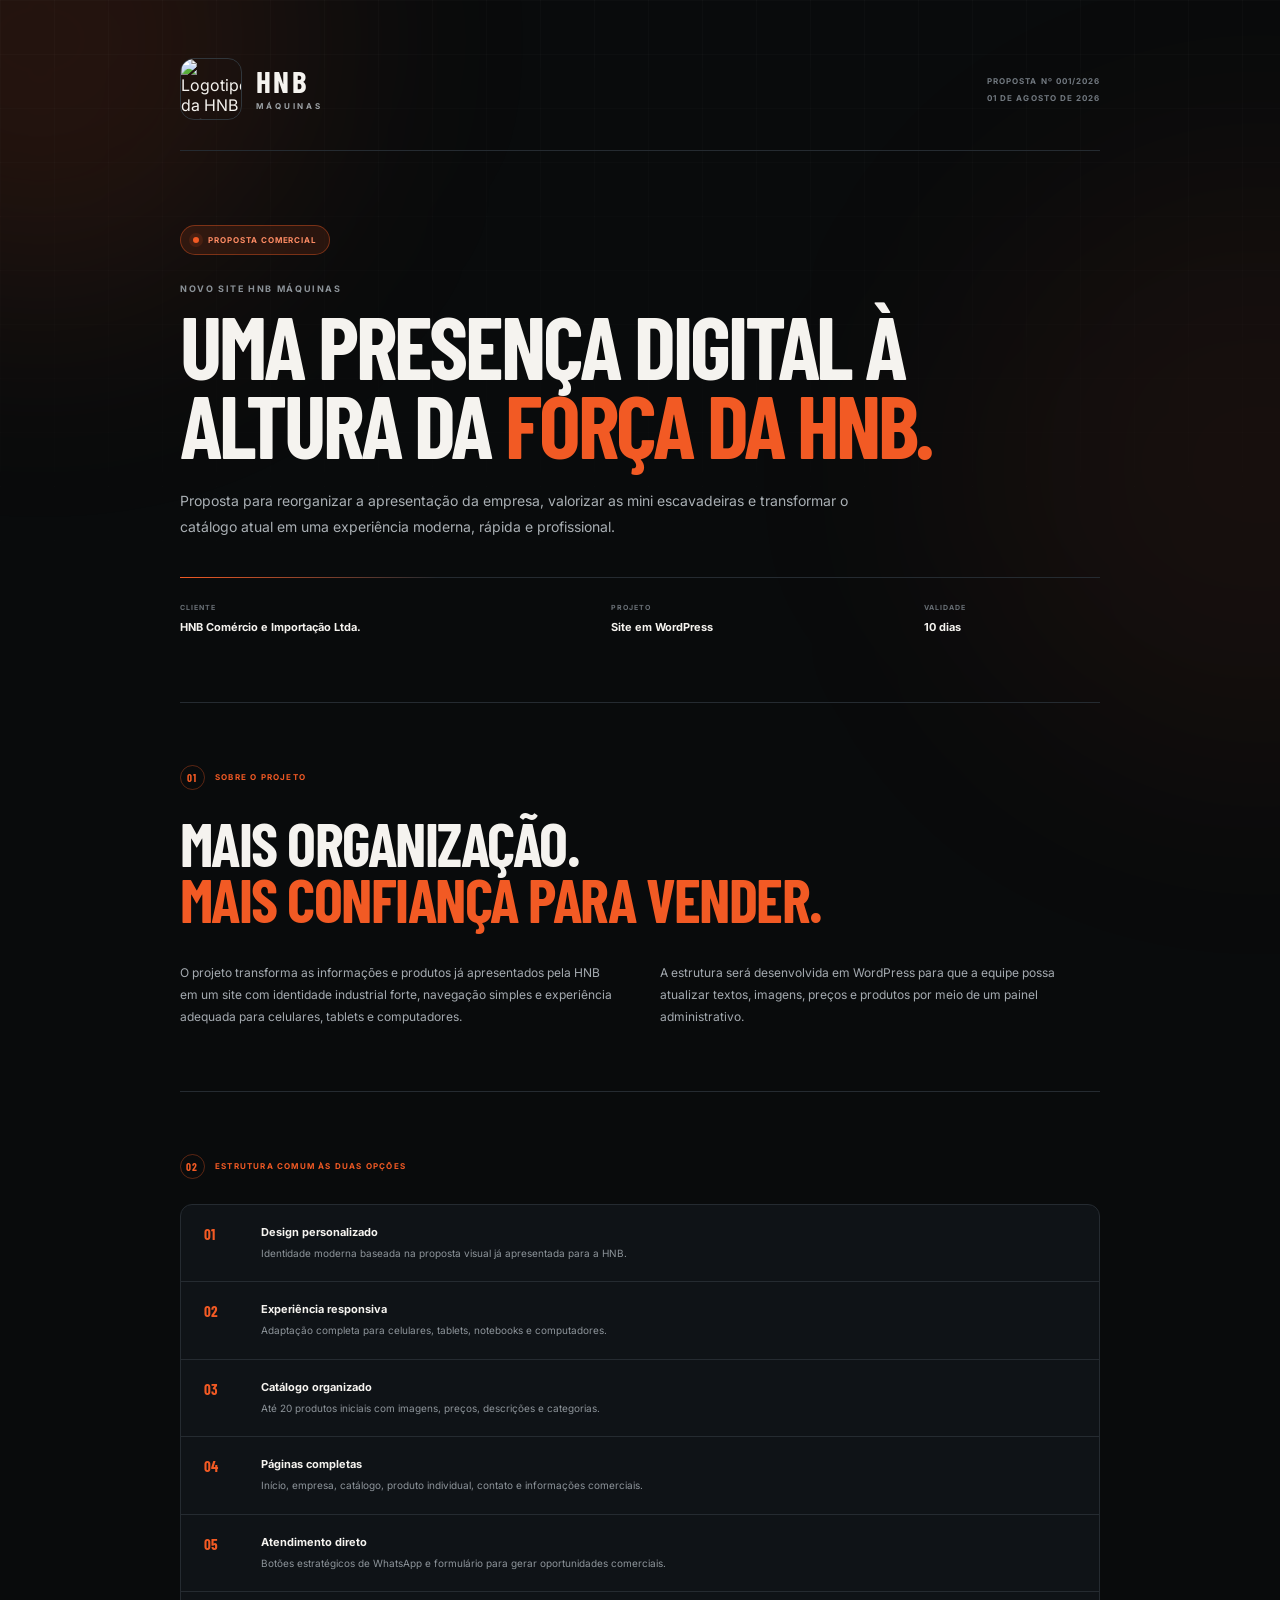
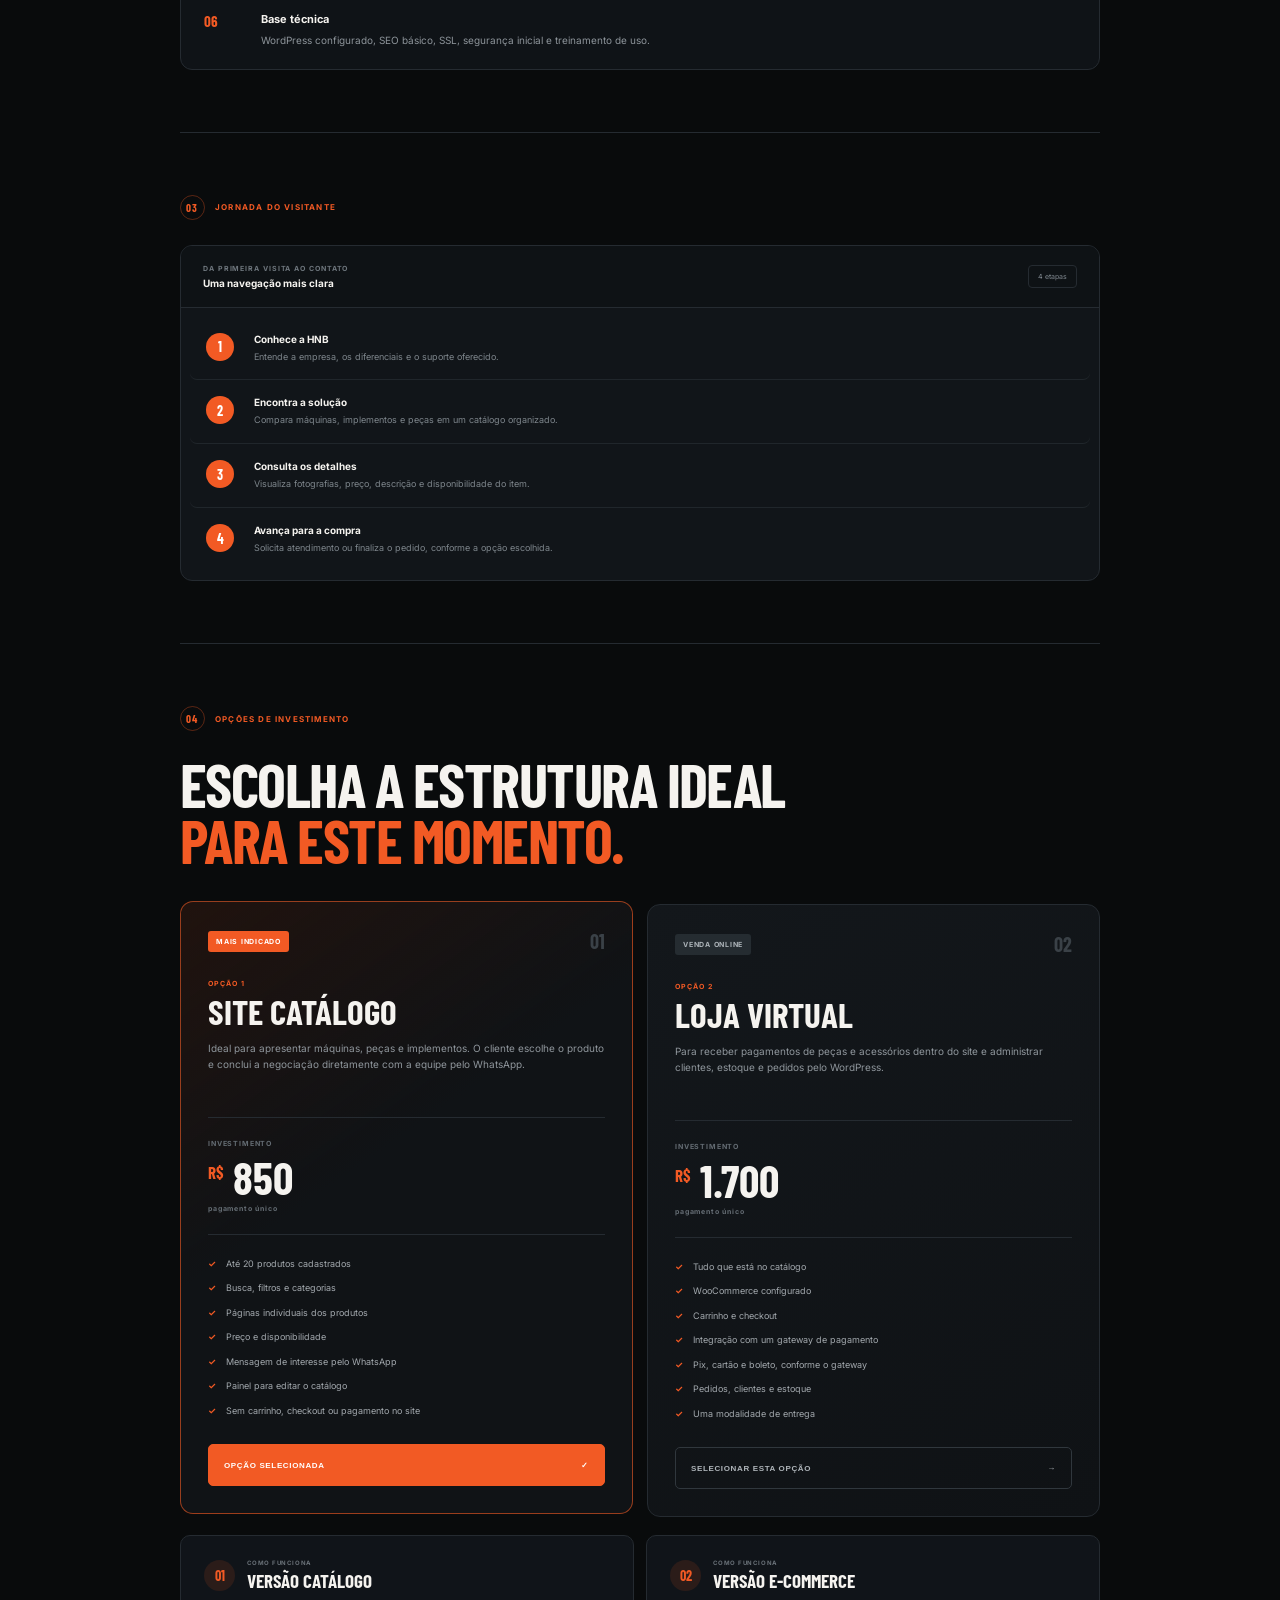
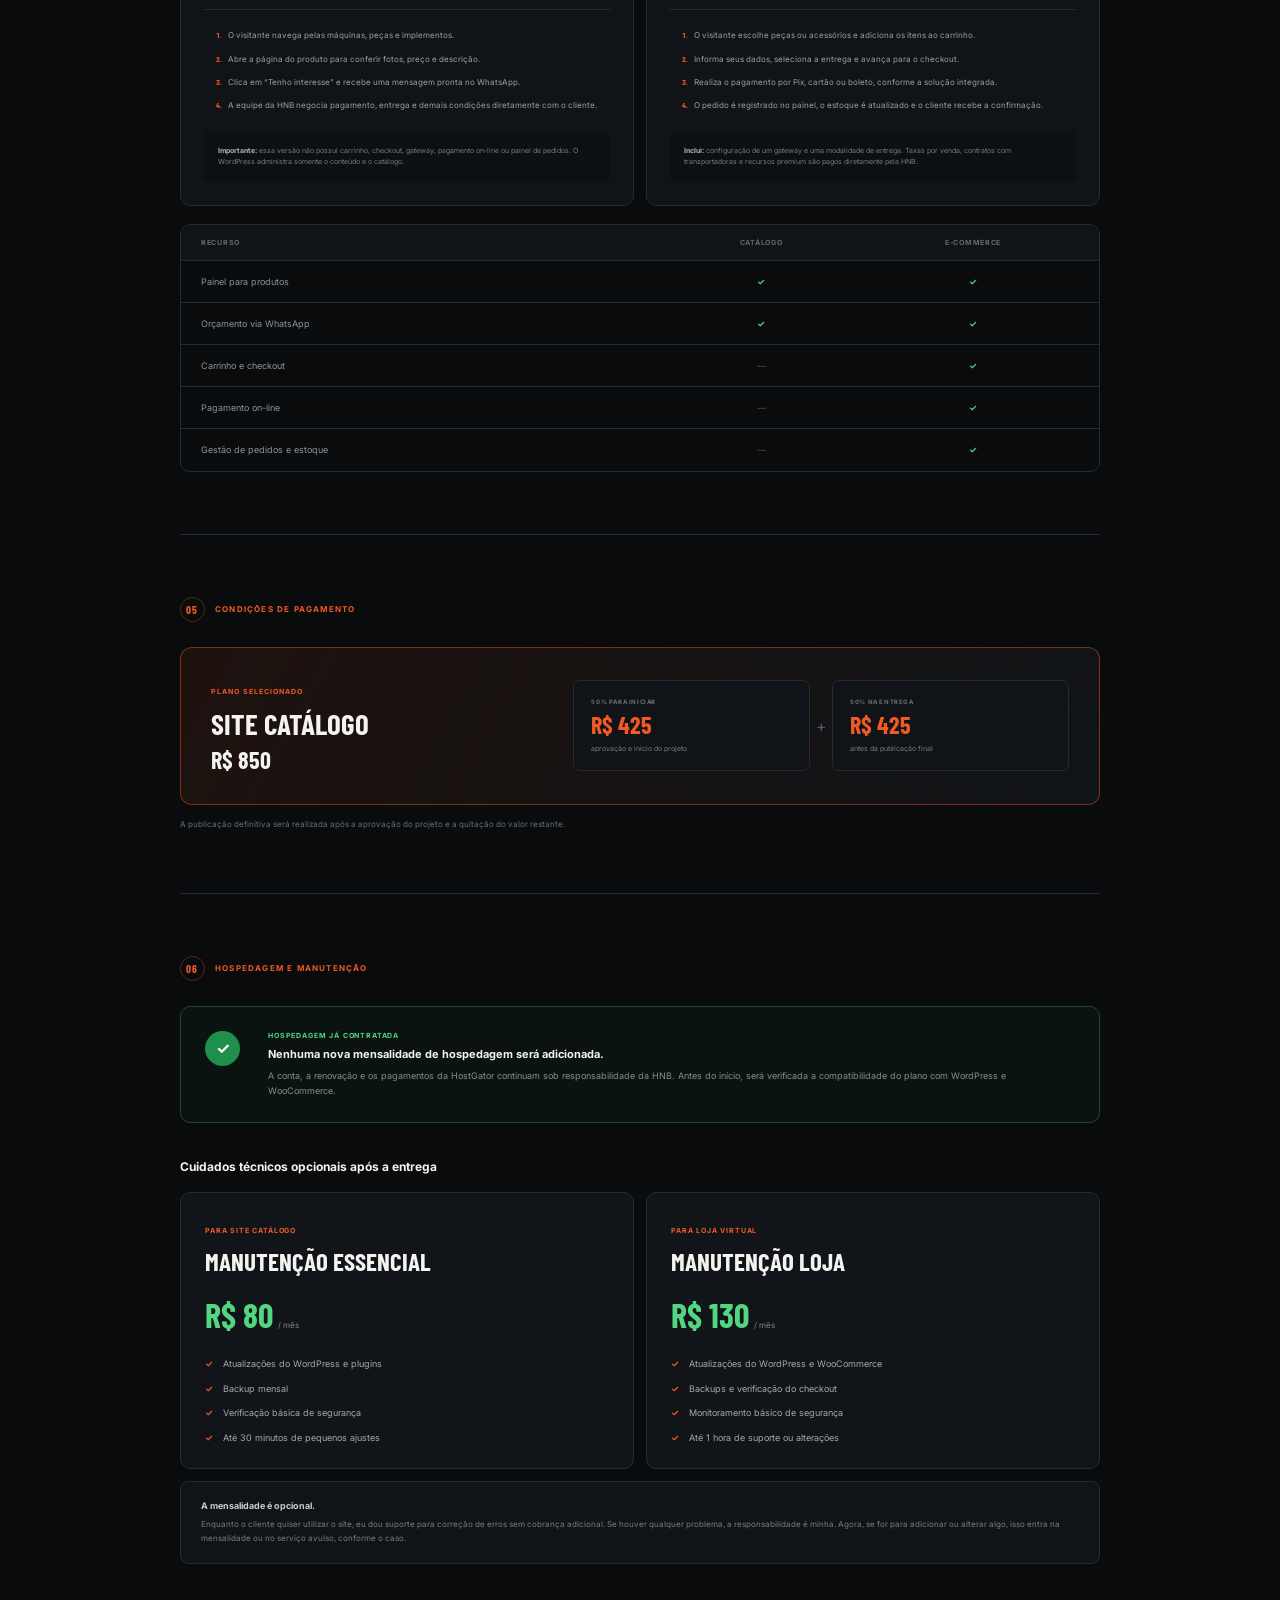
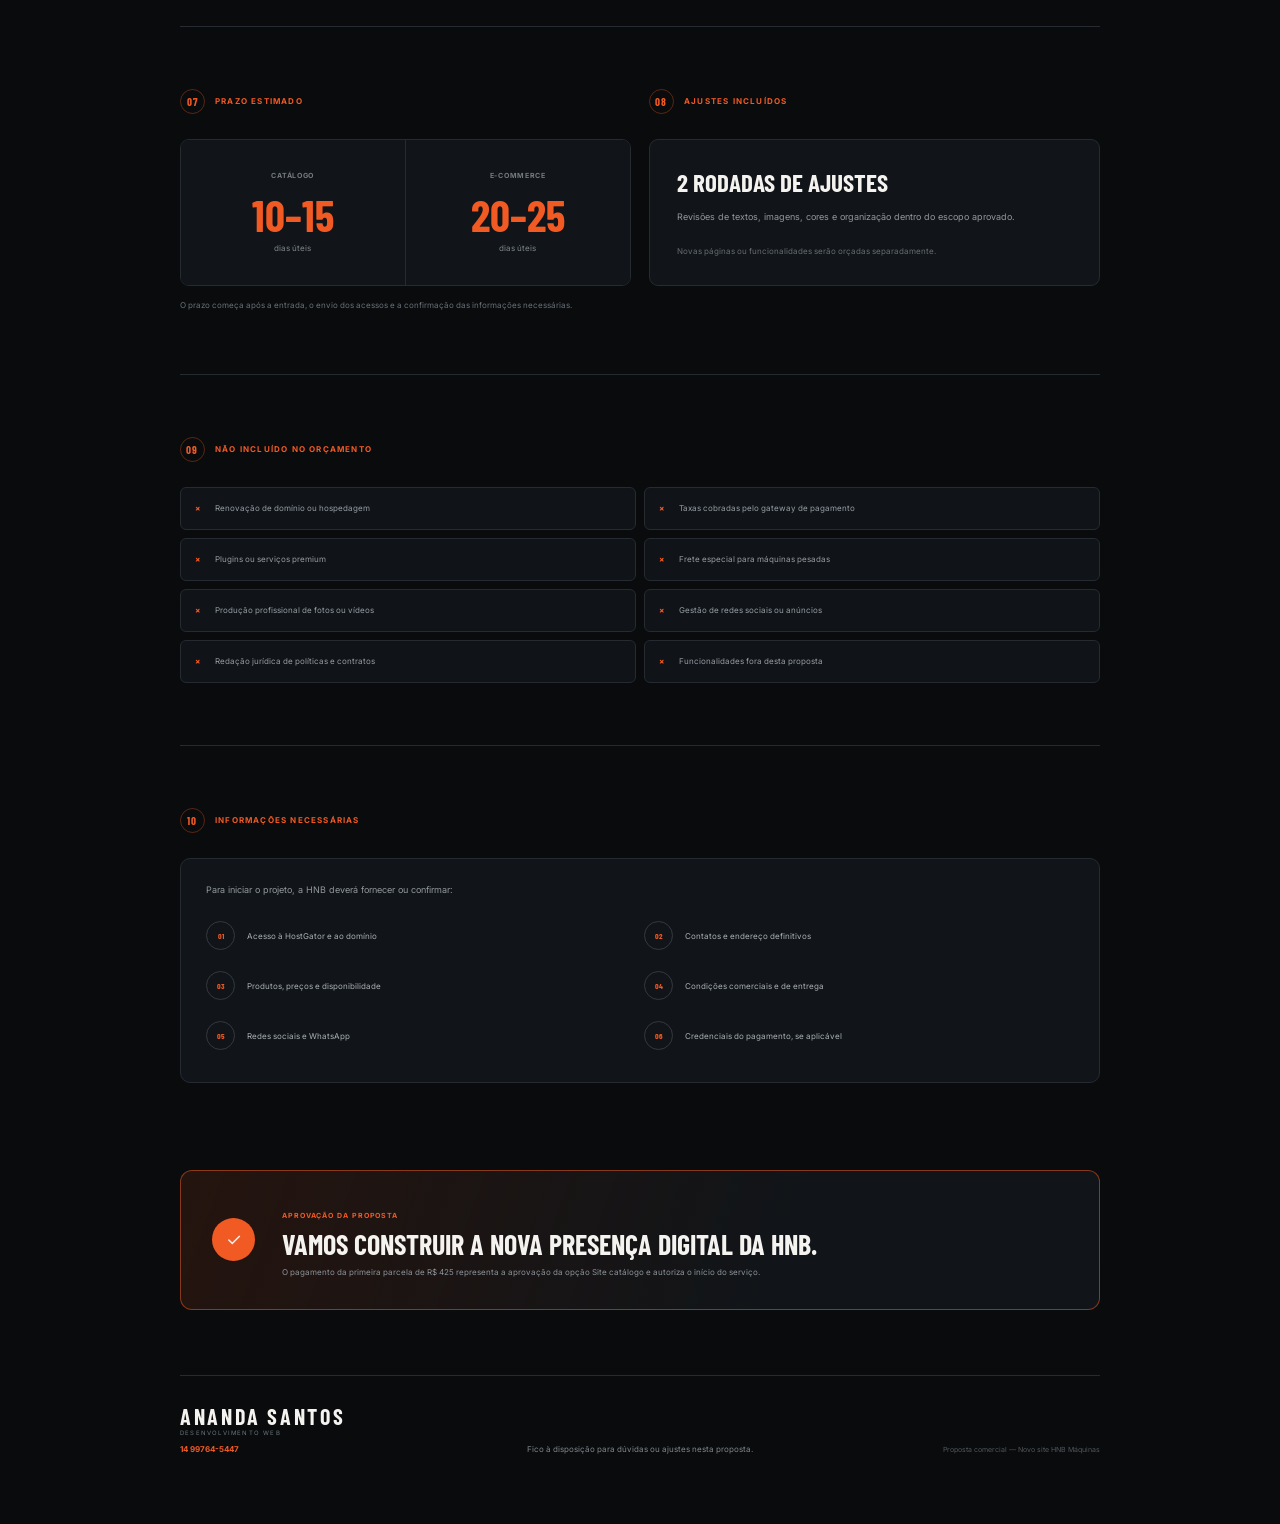
==== commit c4ab0936: "Corrige referência do CSS (styles.css -> style.css)" ====
--- a/index.html
+++ b/index.html
@@ -227,7 +227,7 @@
             <ul><li>Atualizações do WordPress e WooCommerce</li><li>Backups e verificação do checkout</li><li>Monitoramento básico de segurança</li><li>Até 1 hora de suporte ou alterações</li></ul>
           </article>
         </div>
-        <div class="info-box"><strong>A mensalidade é opcional.</strong><p>O projeto possui 30 dias de garantia para correção de erros de desenvolvimento. Depois desse período, atendimentos sem plano serão cobrados a R$ 80 por hora, com valor mínimo de R$ 100 por chamado.</p></div>
+        <div class="info-box"><strong>A mensalidade é opcional.</strong><p>Enquanto o cliente quiser utilizar o site, eu dou suporte para correção de erros sem cobrança adicional. Se houver qualquer problema, a responsabilidade é minha. Agora, se for para adicionar ou alterar algo, isso entra na mensalidade ou no serviço avulso, conforme o caso.</p></div>
       </section>
 
       <section class="section two-columns reveal">
